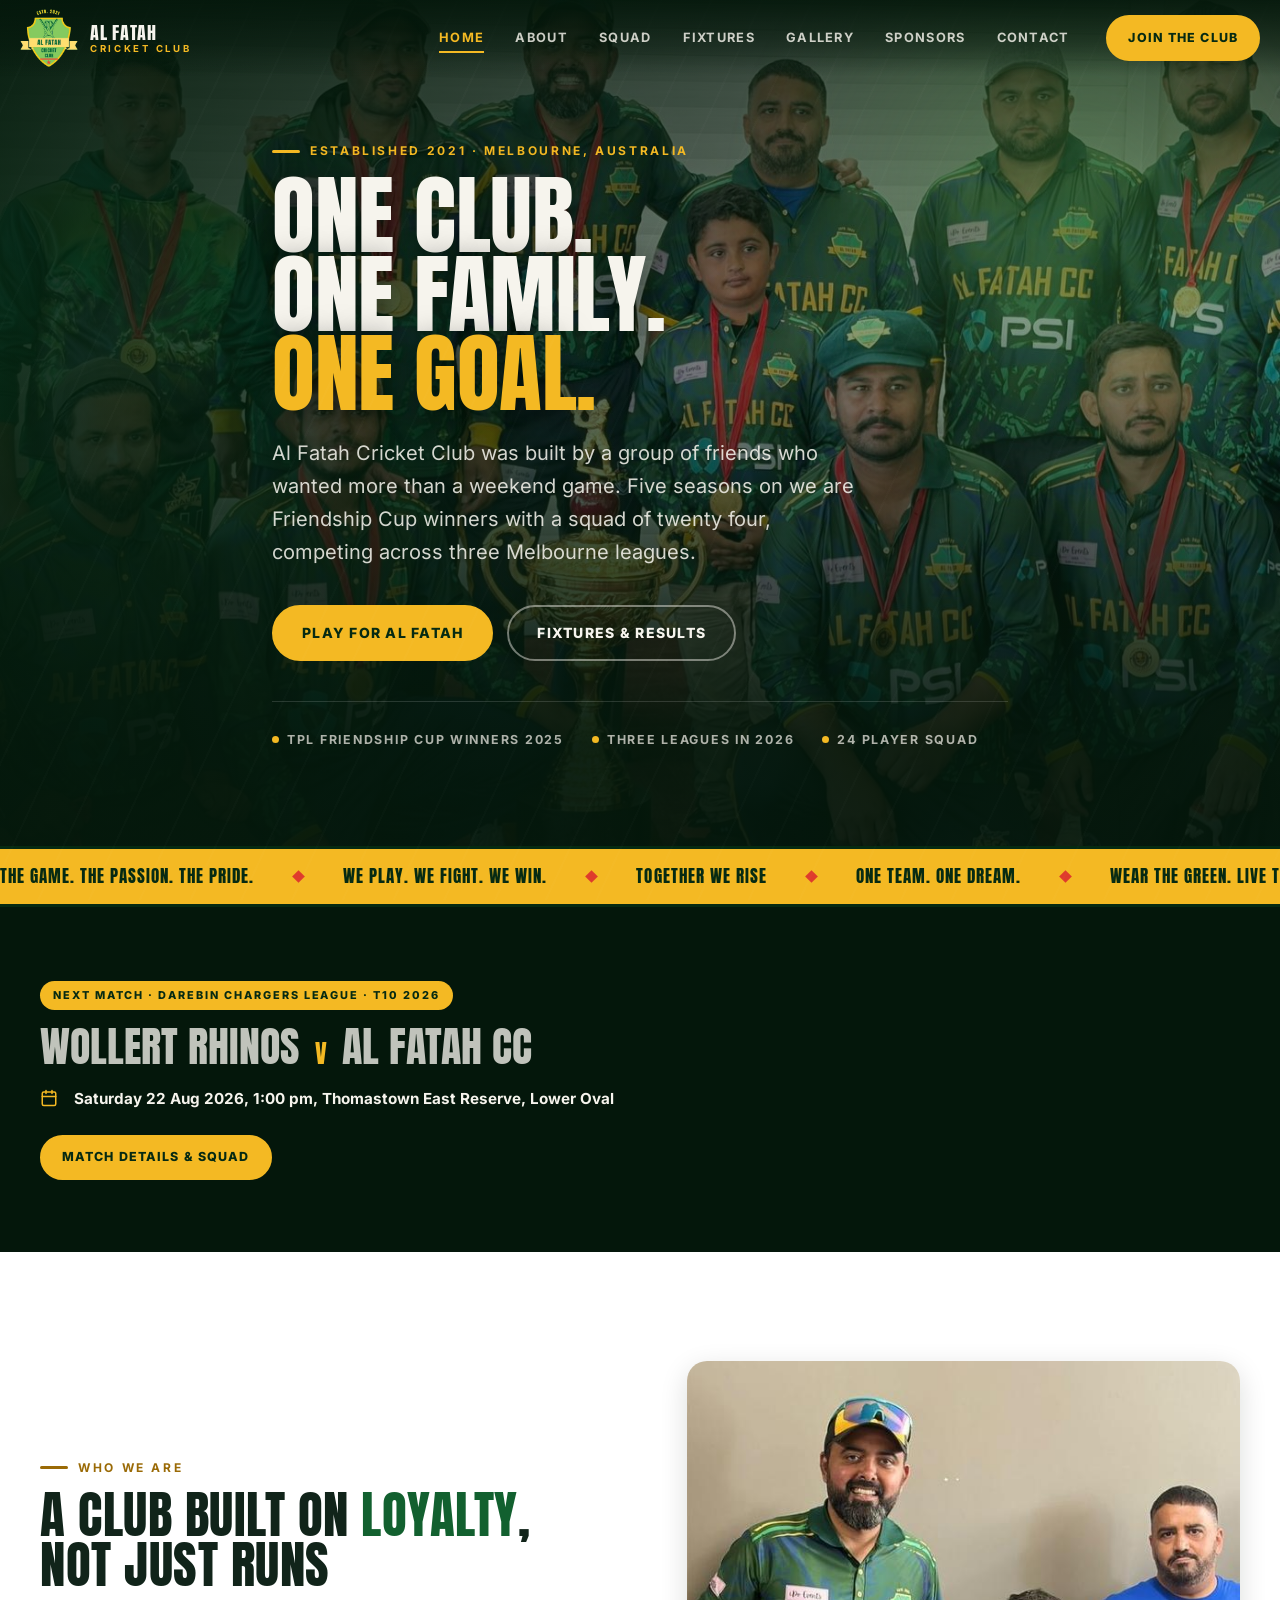
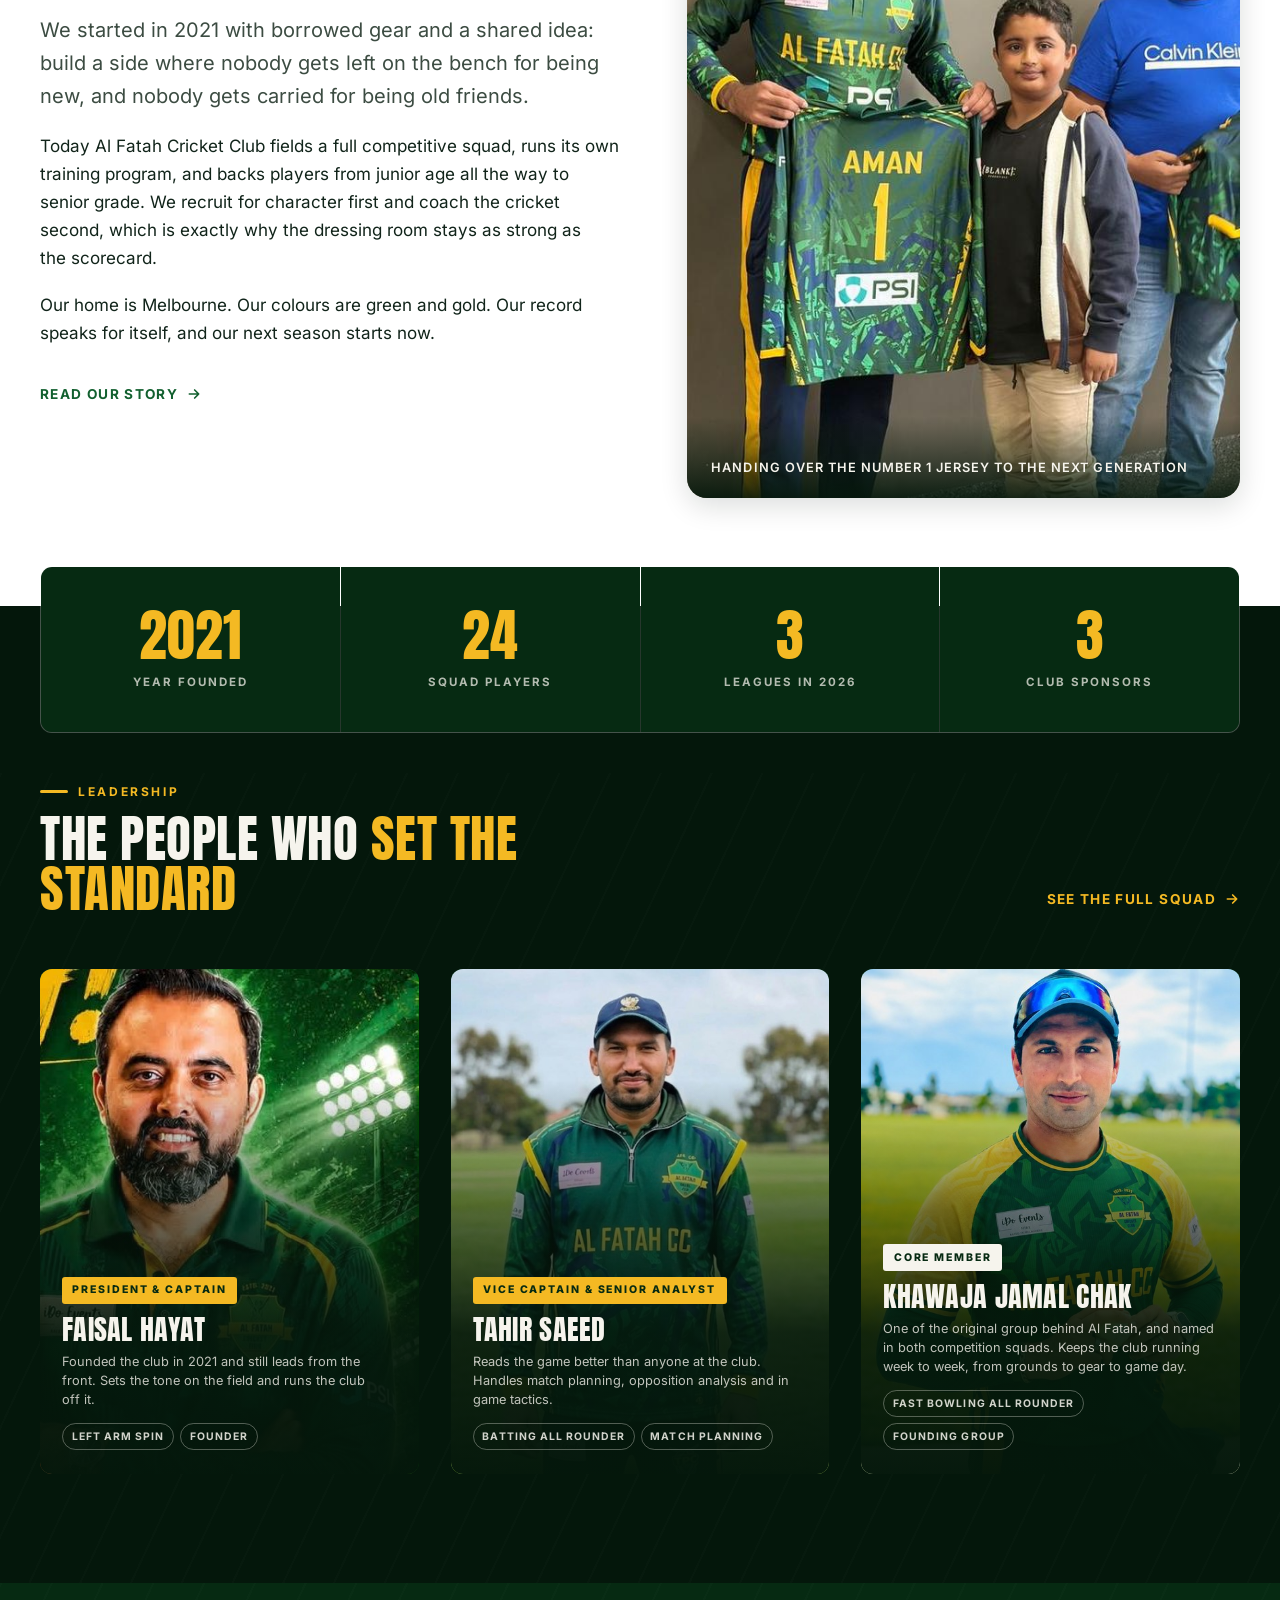
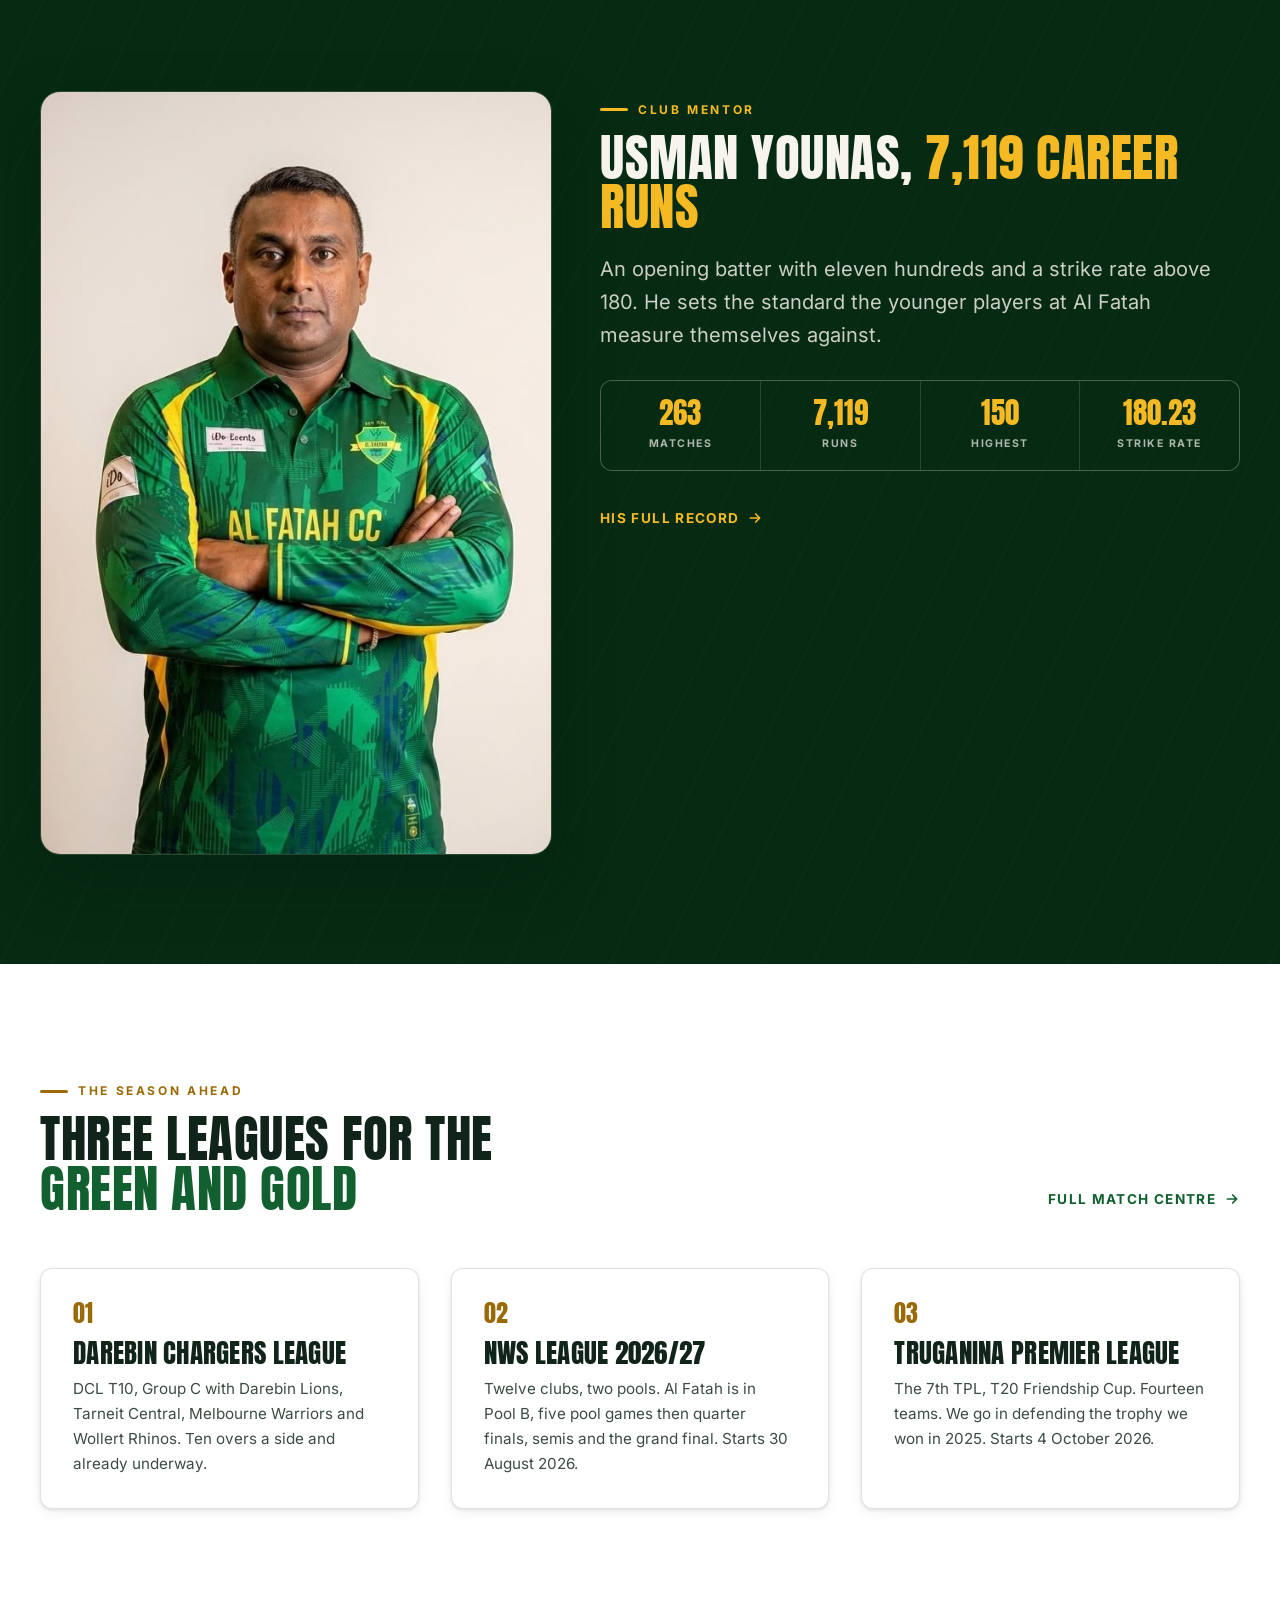
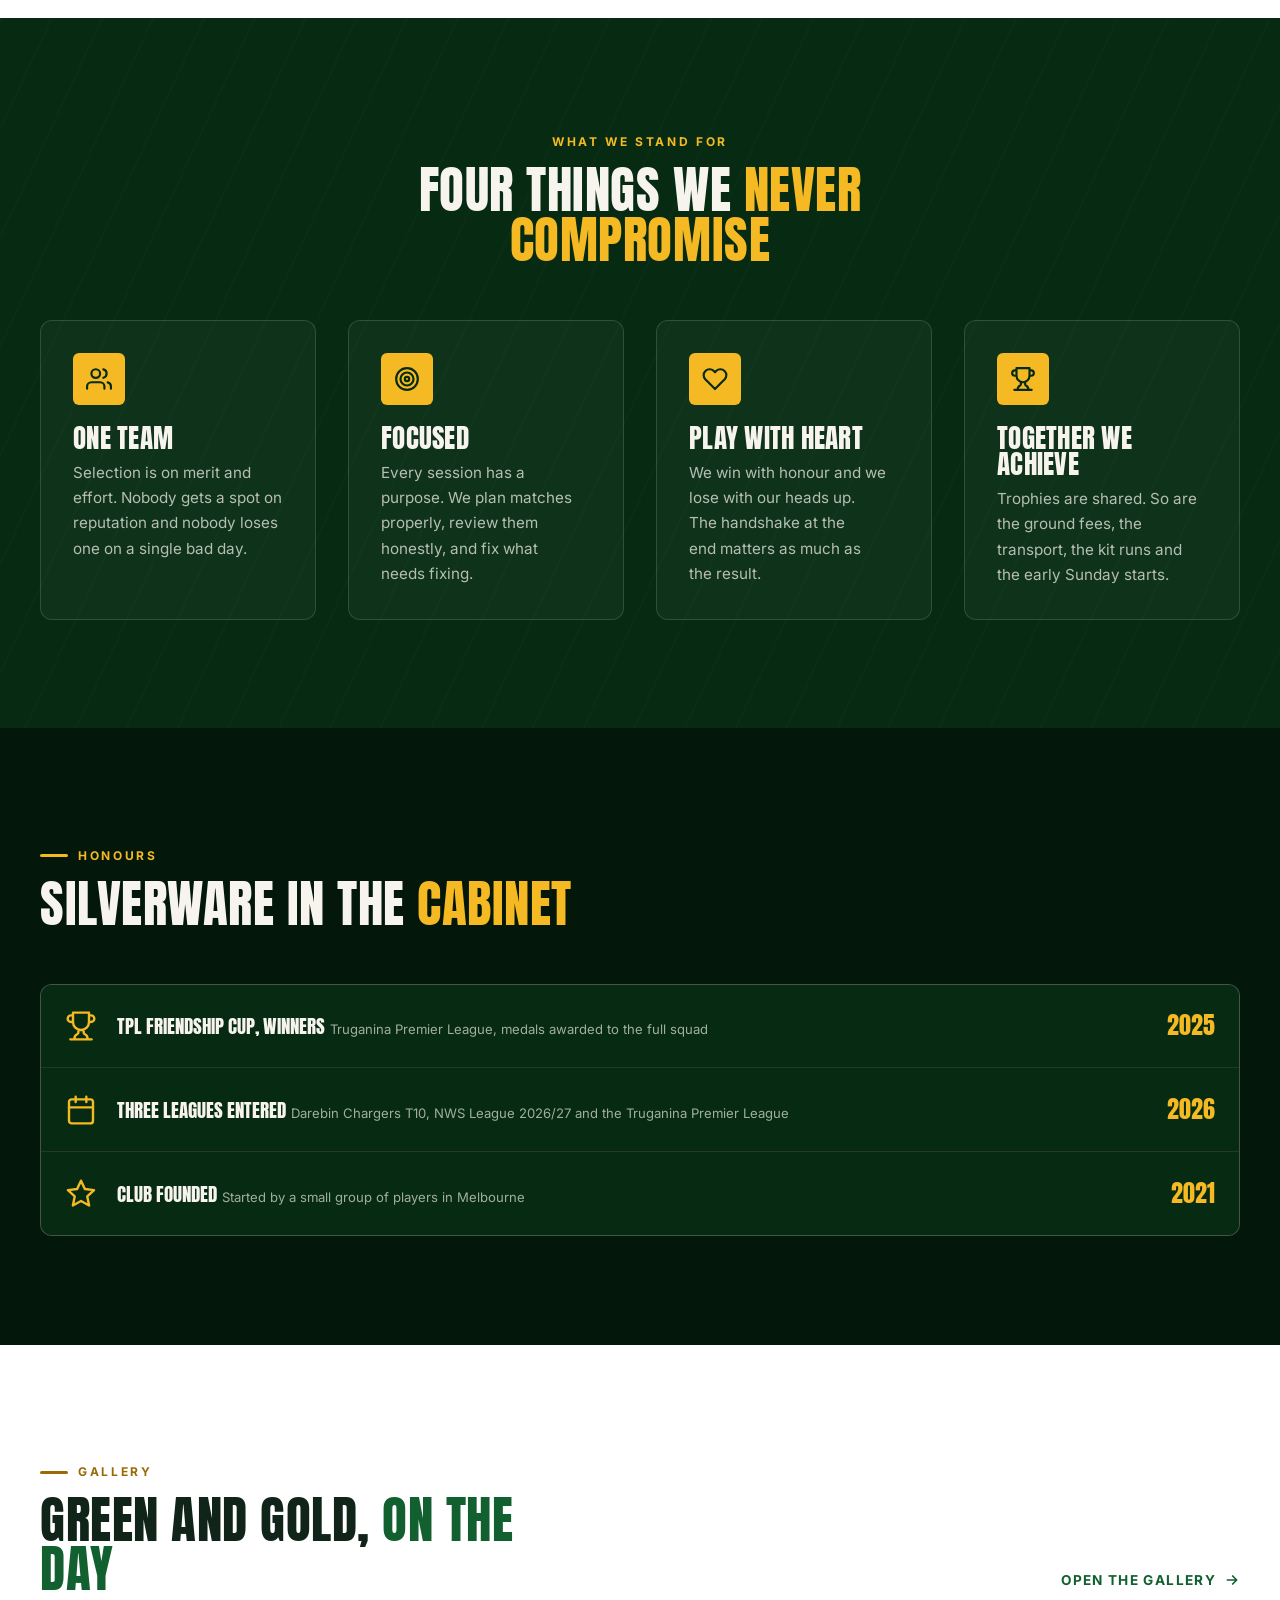
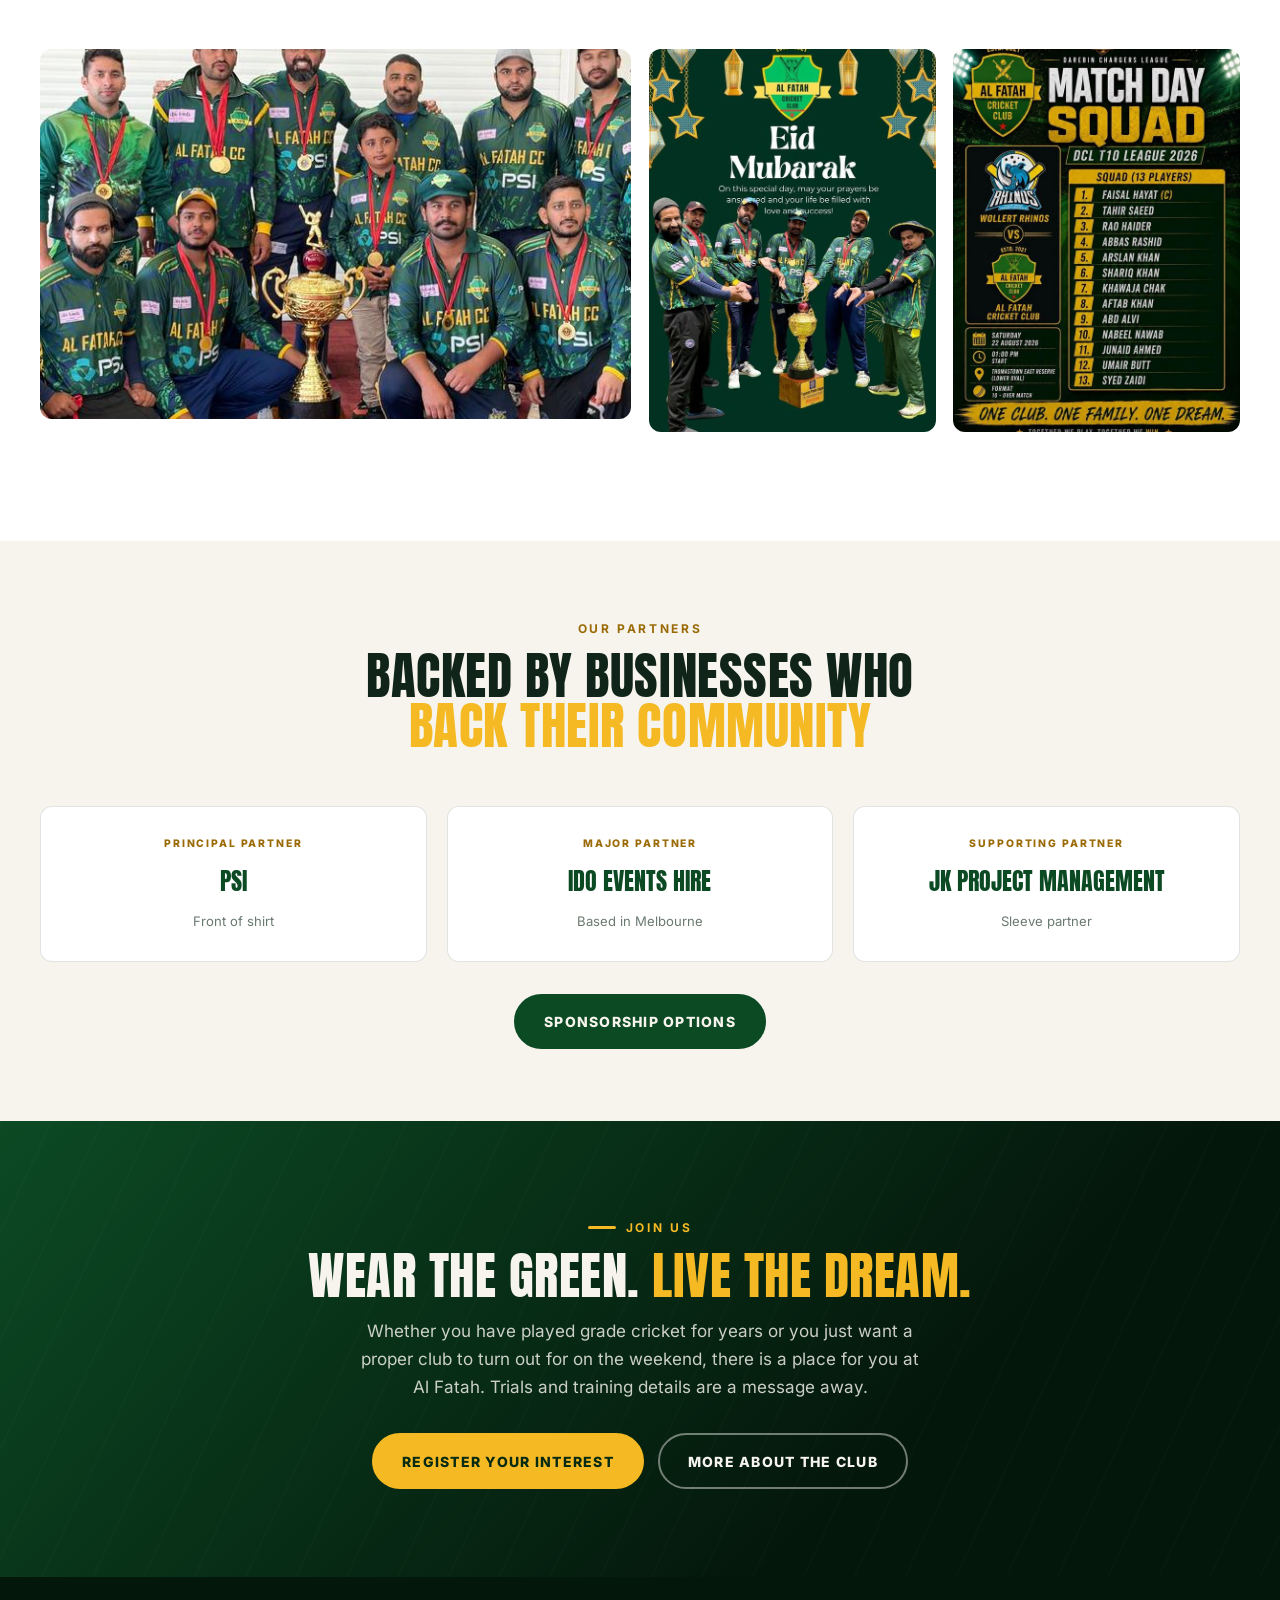
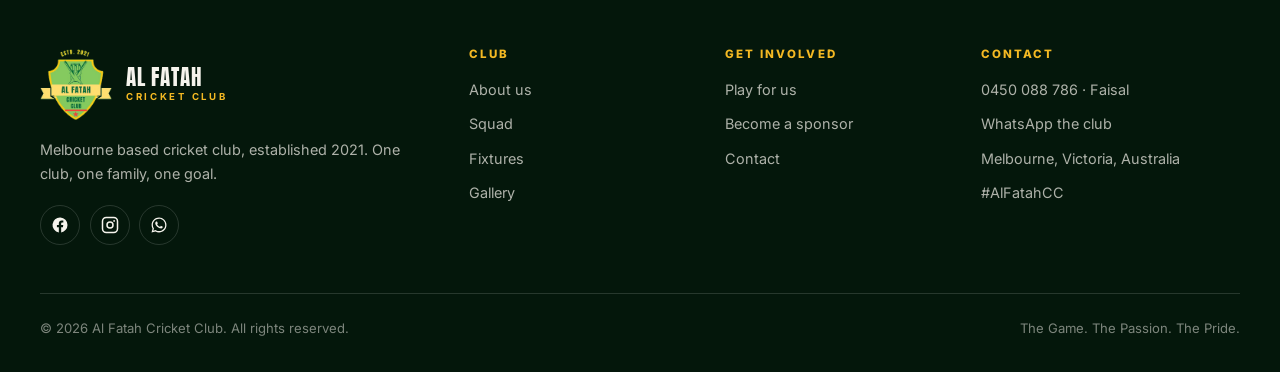
==== index.html @ 34ac2cfe "Add Usman Younas as club mentor with his career record Dedicated mentor section on the squad page wi" ====
<!DOCTYPE html>
<html lang="en-AU">
<head>
<meta charset="utf-8">
<script>document.documentElement.classList.add("js");setTimeout(function(){if(!window.__afccReady){document.documentElement.classList.remove("js");}},3000);</script>
<meta name="viewport" content="width=device-width, initial-scale=1">
<title>Al Fatah Cricket Club | One Club. One Family. One Goal.</title>
<meta name="description" content="Al Fatah Cricket Club is a Melbourne based cricket club founded in 2021. TPL Friendship Cup winners with a 24 player squad competing across three Melbourne leagues in 2026. New players and supporters welcome.">
<link rel="canonical" href="https://alfatahcc.com/">
<meta name="theme-color" content="#04170B">

<!-- Google Search Console ownership verification. Do not remove: deleting this
     un-verifies the site and Search Console stops reporting. -->
<meta name="google-site-verification" content="kxEgKuIvcqnKWsiv8UOEbaCOaskCkge8FGtbt2Ldoc4" />

<meta property="og:type" content="website">
<meta property="og:site_name" content="Al Fatah Cricket Club">
<meta property="og:title" content="Al Fatah Cricket Club | One Club. One Family. One Goal.">
<meta property="og:description" content="Melbourne based cricket club founded in 2021. TPL Friendship Cup winners. Join the green and gold.">
<meta property="og:url" content="https://alfatahcc.com/">
<meta property="og:image" content="https://alfatahcc.com/assets/img/og-image.jpg">
<meta name="twitter:card" content="summary_large_image">

<link rel="icon" href="favicon.ico" sizes="32x32">
<link rel="apple-touch-icon" href="assets/img/apple-touch-icon.png">

<link rel="preload" as="font" type="font/woff2" href="assets/fonts/anton-latin.woff2" crossorigin>
<link rel="preload" as="font" type="font/woff2" href="assets/fonts/inter-latin.woff2" crossorigin>
<link rel="preload" as="image" href="assets/img/team-champions-1400.jpg"
      imagesrcset="assets/img/team-champions-800.jpg 800w, assets/img/team-champions-1400.jpg 1400w, assets/img/team-champions.jpg 2000w"
      imagesizes="100vw" fetchpriority="high">
<link rel="stylesheet" href="assets/css/styles.css">

<script type="application/ld+json">
{
  "@context": "https://schema.org",
  "@type": "SportsClub",
  "name": "Al Fatah Cricket Club",
  "alternateName": "AFCC",
  "sport": "Cricket",
  "foundingDate": "2021",
  "url": "https://alfatahcc.com/",
  "logo": "https://alfatahcc.com/assets/img/logo.png",
  "image": "https://alfatahcc.com/assets/img/og-image.jpg",
  "slogan": "One Club. One Family. One Goal.",
  "memberOf": [
    { "@type": "SportsOrganization", "name": "Darebin Chargers League" },
    { "@type": "SportsOrganization", "name": "NWS League" },
    { "@type": "SportsOrganization", "name": "Truganina Premier League" }
  ],
  "telephone": "+61450088786",
  "sameAs": [
    "https://www.facebook.com/people/Al-Fatah-Cricket-Club/100093400394322/",
    "https://www.instagram.com/alfatahcc/"
  ],
  "address": {
    "@type": "PostalAddress",
    "addressLocality": "Melbourne",
    "addressRegion": "VIC",
    "addressCountry": "AU"
  },
  "member": [
    { "@type": "Person", "name": "Faisal Hayat", "jobTitle": "President and Captain" },
    { "@type": "Person", "name": "Tahir Saeed", "jobTitle": "Vice Captain and Senior Analyst" },
    { "@type": "Person", "name": "Khawaja Jamal Chak", "jobTitle": "Core Member" },
    { "@type": "Person", "name": "Usman Younas", "jobTitle": "Club Mentor and Opening Batter" }
  ]
}
</script>
</head>
<body>
<a class="skip-link" href="#main">Skip to content</a>

<!-- ===================== HEADER ===================== -->
<header class="site-header">
  <div class="header-inner">
    <a class="brand" href="index.html" aria-label="Al Fatah Cricket Club home">
      <img src="assets/img/logo.png" alt="" width="58" height="57">
      <span class="brand-text">
        <span class="brand-name">Al Fatah</span>
        <span class="brand-sub">Cricket Club</span>
      </span>
    </a>

    <nav class="nav" aria-label="Primary">
      <ul class="nav-list">
        <li><a href="index.html" aria-current="page">Home</a></li>
        <li><a href="about.html">About</a></li>
        <li><a href="squad.html">Squad</a></li>
        <li><a href="fixtures.html">Fixtures</a></li>
        <li><a href="gallery.html">Gallery</a></li>
        <li><a href="sponsors.html">Sponsors</a></li>
        <li><a href="contact.html">Contact</a></li>
      </ul>
    </nav>

    <a class="btn btn-sm header-cta" href="contact.html#join">Join the Club</a>

    <button class="nav-toggle" type="button" aria-expanded="false" aria-controls="mobile-nav" aria-label="Open menu">
      <span></span><span></span><span></span>
    </button>
  </div>
</header>

<div class="mobile-nav" id="mobile-nav">
  <ul>
    <li><a href="index.html" aria-current="page">Home <span>01</span></a></li>
    <li><a href="about.html">About <span>02</span></a></li>
    <li><a href="squad.html">Squad <span>03</span></a></li>
    <li><a href="fixtures.html">Fixtures <span>04</span></a></li>
    <li><a href="gallery.html">Gallery <span>05</span></a></li>
    <li><a href="sponsors.html">Sponsors <span>06</span></a></li>
    <li><a href="contact.html">Contact <span>07</span></a></li>
  </ul>
  <a class="btn" href="contact.html#join">Join the Club</a>
</div>

<main id="main">

  <!-- ===================== HERO ===================== -->
  <section class="hero">
    <div class="hero-media">
      <img src="assets/img/team-champions-1400.jpg"
           srcset="assets/img/team-champions-800.jpg 800w,
                   assets/img/team-champions-1400.jpg 1400w,
                   assets/img/team-champions.jpg 2000w"
           sizes="100vw"
           alt="Al Fatah Cricket Club squad with the TPL Friendship Cup and winners medals"
           width="2000" height="1500" fetchpriority="high">
    </div>
    <div class="hero-glow" aria-hidden="true"></div>

    <div class="shell hero-content">
      <p class="eyebrow">Established 2021 &middot; Melbourne, Australia</p>
      <h1>
        <span class="line">One Club.</span>
        <span class="line">One Family.</span>
        <span class="line accent">One Goal.</span>
      </h1>
      <p class="lead">
        Al Fatah Cricket Club was built by a group of friends who wanted more than a
        weekend game. Five seasons on we are Friendship Cup winners with a squad of
        twenty four, competing across three Melbourne leagues.
      </p>
      <div class="hero-actions">
        <a class="btn" href="contact.html#join">Play for Al Fatah</a>
        <a class="btn btn-outline" href="fixtures.html">Fixtures &amp; Results</a>
      </div>
      <p class="hero-badges">
        <span>TPL Friendship Cup Winners 2025</span>
        <span>Three leagues in 2026</span>
        <span>24 player squad</span>
      </p>
    </div>
  </section>

  <!-- ===================== TICKER ===================== -->
  <div class="ticker" aria-hidden="true">
    <div class="ticker-track">
      <div class="ticker-group">
        <span>The Game. The Passion. The Pride.</span>
        <span>We Play. We Fight. We Win.</span>
        <span>Together We Rise</span>
        <span>One Team. One Dream.</span>
        <span>Wear The Green. Live The Dream.</span>
        <span>#AlFatahCC</span>
      </div>
      <div class="ticker-group">
        <span>The Game. The Passion. The Pride.</span>
        <span>We Play. We Fight. We Win.</span>
        <span>Together We Rise</span>
        <span>One Team. One Dream.</span>
        <span>Wear The Green. Live The Dream.</span>
        <span>#AlFatahCC</span>
      </div>
    </div>
  </div>

  <!-- ===================== NEXT MATCH ===================== -->
  <section class="section-tight section-deep">
    <div class="stripes" aria-hidden="true"></div>
    <div class="shell">
      <div class="nextmatch reveal" style="grid-template-columns:1fr;border:0;background:transparent;padding:0">
        <div style="display:grid;gap:1.25rem;align-items:center;grid-template-columns:1fr">
          <!-- AUTO:HOMENEXT:START -->
          <div>
            <span class="nextmatch-tag">Next match &middot; Darebin Chargers League · T10 2026</span>
            <p class="nextmatch-teams" style="font-size:clamp(1.5rem,1rem+1.8vw,2.2rem)">
              Wollert Rhinos <span class="vs" style="display:inline;font-size:0.6em;margin:0 0.35rem">v</span> Al Fatah CC
            </p>
            <ul class="nextmatch-meta" style="margin-top:1.1rem;grid-template-columns:1fr">
              <li>
                <svg viewBox="0 0 24 24" fill="none" stroke="currentColor" stroke-width="2" stroke-linecap="round" stroke-linejoin="round" aria-hidden="true"><rect x="3" y="4" width="18" height="18" rx="2"/><path d="M16 2v4M8 2v4M3 10h18"/></svg>
                <span><strong>Saturday 22 Aug 2026, 1:00 pm, Thomastown East Reserve, Lower Oval</strong></span>
              </li>
            </ul>
            <p style="margin-top:1.5rem">
              <a class="btn btn-sm" href="fixtures.html">Match details &amp; squad</a>
            </p>
          </div>
        <!-- AUTO:HOMENEXT:END -->

        </div>
      </div>
    </div>
  </section>

  <!-- ===================== INTRO ===================== -->
  <section class="section section-paper">
    <div class="shell">
      <div class="split-media">
        <div class="reveal">
          <p class="eyebrow">Who we are</p>
          <h2 class="section-title">A club built on <span class="accent">loyalty</span>, not just runs</h2>
          <div class="stack" style="margin-top:1.5rem">
            <p class="lead">
              We started in 2021 with borrowed gear and a shared idea: build a side where
              nobody gets left on the bench for being new, and nobody gets carried for
              being old friends.
            </p>
            <p>
              Today Al Fatah Cricket Club fields a full competitive squad, runs its own
              training program, and backs players from junior age all the way to senior
              grade. We recruit for character first and coach the cricket second, which is
              exactly why the dressing room stays as strong as the scorecard.
            </p>
            <p>
              Our home is Melbourne. Our colours are green and gold. Our record speaks for
              itself, and our next season starts now.
            </p>
          </div>
          <p style="margin-top:2rem">
            <a class="link-arrow" href="about.html">Read our story
              <svg width="16" height="16" viewBox="0 0 24 24" fill="none" stroke="currentColor" stroke-width="2.5" stroke-linecap="round" stroke-linejoin="round" aria-hidden="true"><path d="M5 12h14M13 6l6 6-6 6"/></svg>
            </a>
          </p>
        </div>

        <figure class="split-figure reveal" data-delay="1">
          <img src="assets/img/jersey-presentation-thumb.jpg" alt="Faisal Hayat presenting an Al Fatah Cricket Club jersey to a junior player" width="1200" height="1600" loading="lazy">
          <figcaption>Handing over the number 1 jersey to the next generation</figcaption>
        </figure>
      </div>
    </div>
  </section>

  <!-- ===================== STATS ===================== -->
  <section class="section-tight section-deep" style="padding-block:0">
    <div class="shell" style="transform:translateY(-2.5rem)">
      <div class="stat-grid reveal">
        <div class="stat">
          <div class="stat-value">2021</div>
          <div class="stat-label">Year founded</div>
        </div>
        <div class="stat">
          <div class="stat-value" data-count="24" data-suffix="">24</div>
          <div class="stat-label">Squad players</div>
        </div>
        <div class="stat">
          <div class="stat-value" data-count="3" data-suffix="">3</div>
          <div class="stat-label">Leagues in 2026</div>
        </div>
        <div class="stat">
          <div class="stat-value" data-count="3" data-suffix="">3</div>
          <div class="stat-label">Club sponsors</div>
        </div>
      </div>
    </div>
  </section>

  <!-- ===================== LEADERSHIP ===================== -->
  <section class="section section-deep" style="padding-top:0">
    <div class="stripes" aria-hidden="true"></div>
    <div class="shell">
      <div class="section-head split">
        <div class="reveal">
          <p class="eyebrow">Leadership</p>
          <h2 class="section-title">The people who <span class="accent">set the standard</span></h2>
        </div>
        <div class="head-aside reveal" data-delay="1">
          <a class="link-arrow" href="squad.html">See the full squad
            <svg width="16" height="16" viewBox="0 0 24 24" fill="none" stroke="currentColor" stroke-width="2.5" stroke-linecap="round" stroke-linejoin="round" aria-hidden="true"><path d="M5 12h14M13 6l6 6-6 6"/></svg>
          </a>
        </div>
      </div>

      <div class="grid grid-3">
        <article class="person reveal">
          <div class="person-photo">
            <img src="assets/img/player-faisal.jpg" alt="Faisal Hayat, President and Captain of Al Fatah Cricket Club" width="441" height="588" loading="lazy">
          </div>
          <div class="person-body">
            <span class="person-role">President &amp; Captain</span>
            <h3 class="person-name">Faisal Hayat</h3>
            <p class="person-meta">Founded the club in 2021 and still leads from the front. Sets the tone on the field and runs the club off it.</p>
            <div class="person-tags"><span class="tag">Left arm spin</span><span class="tag">Founder</span></div>
          </div>
        </article>

        <article class="person reveal" data-delay="1">
          <div class="person-photo">
            <img src="assets/img/player-tahir.jpg" alt="Tahir Saeed, Vice Captain and Senior Analyst of Al Fatah Cricket Club" width="560" height="747" loading="lazy">
          </div>
          <div class="person-body">
            <span class="person-role">Vice Captain &amp; Senior Analyst</span>
            <h3 class="person-name">Tahir Saeed</h3>
            <p class="person-meta">Reads the game better than anyone at the club. Handles match planning, opposition analysis and in game tactics.</p>
            <div class="person-tags"><span class="tag">Batting all rounder</span><span class="tag">Match planning</span></div>
          </div>
        </article>

        <article class="person reveal" data-delay="2">
          <div class="person-photo">
            <img src="assets/img/player-chak.jpg" alt="Khawaja Jamal Chak of Al Fatah Cricket Club in club kit" width="560" height="747" loading="lazy">
          </div>
          <div class="person-body">
            <span class="person-role alt">Core Member</span>
            <h3 class="person-name">Khawaja Jamal Chak</h3>
            <p class="person-meta">One of the original group behind Al Fatah, and named in both competition squads. Keeps the club running week to week, from grounds to gear to game day.</p>
            <div class="person-tags"><span class="tag">Fast bowling all rounder</span><span class="tag">Founding group</span></div>
          </div>
        </article>
      </div>
    </div>
  </section>

  <!-- ===================== MENTOR ===================== -->
  <section class="section section-dark">
    <div class="stripes" aria-hidden="true"></div>
    <div class="shell">
      <div class="mentor reveal">
        <figure class="mentor-figure">
          <img src="assets/img/usman-portrait.jpg"
               alt="Usman Younas, club mentor at Al Fatah Cricket Club"
               width="900" height="896" loading="lazy">
        </figure>
        <div>
          <p class="eyebrow">Club mentor</p>
          <h2 class="section-title" style="max-width:none">Usman Younas, <span class="accent">7,119 career runs</span></h2>
          <p class="lead" style="margin-top:1.25rem">
            An opening batter with eleven hundreds and a strike rate above 180. He sets the
            standard the younger players at Al Fatah measure themselves against.
          </p>

          <div class="playerstats">
            <div class="playerstat"><b>263</b><span>Matches</span></div>
            <div class="playerstat"><b>7,119</b><span>Runs</span></div>
            <div class="playerstat"><b>150</b><span>Highest</span></div>
            <div class="playerstat"><b>180.23</b><span>Strike rate</span></div>
          </div>

          <p style="margin-top:2rem">
            <a class="link-arrow" href="squad.html#mentor">His full record
              <svg width="16" height="16" viewBox="0 0 24 24" fill="none" stroke="currentColor" stroke-width="2.5" stroke-linecap="round" stroke-linejoin="round" aria-hidden="true"><path d="M5 12h14M13 6l6 6-6 6"/></svg>
            </a>
          </p>
        </div>
      </div>
    </div>
  </section>

  <!-- ===================== SEASON AHEAD ===================== -->
  <section class="section section-paper">
    <div class="shell">
      <div class="section-head split">
        <div class="reveal">
          <p class="eyebrow">The season ahead</p>
          <h2 class="section-title">Three leagues for the <span class="accent">green and gold</span></h2>
        </div>
        <div class="head-aside reveal" data-delay="1">
          <a class="link-arrow" href="fixtures.html">Full match centre
            <svg width="16" height="16" viewBox="0 0 24 24" fill="none" stroke="currentColor" stroke-width="2.5" stroke-linecap="round" stroke-linejoin="round" aria-hidden="true"><path d="M5 12h14M13 6l6 6-6 6"/></svg>
          </a>
        </div>
      </div>

      <div class="grid grid-3">
        <div class="card reveal">
          <span class="value-num">01</span>
          <h3>Darebin Chargers League</h3>
          <p>
            DCL T10, Group C with Darebin Lions, Tarneit Central, Melbourne Warriors and
            Wollert Rhinos. Ten overs a side and already underway.
          </p>
        </div>
        <div class="card reveal" data-delay="1">
          <span class="value-num">02</span>
          <h3>NWS League 2026/27</h3>
          <p>
            Twelve clubs, two pools. Al Fatah is in Pool B, five pool games then quarter
            finals, semis and the grand final. Starts 30 August 2026.
          </p>
        </div>
        <div class="card reveal" data-delay="2">
          <span class="value-num">03</span>
          <h3>Truganina Premier League</h3>
          <p>
            The 7th TPL, T20 Friendship Cup. Fourteen teams. We go in defending the trophy
            we won in 2025. Starts 4 October 2026.
          </p>
        </div>
      </div>
    </div>
  </section>

  <!-- ===================== VALUES ===================== -->
  <section class="section section-dark">
    <div class="stripes" aria-hidden="true"></div>
    <div class="shell">
      <div class="section-head center reveal">
        <p class="eyebrow">What we stand for</p>
        <h2 class="section-title">Four things we <span class="accent">never compromise</span></h2>
      </div>

      <div class="grid grid-4">
        <div class="card reveal">
          <div class="card-icon" aria-hidden="true">
            <svg viewBox="0 0 24 24" fill="none" stroke="currentColor" stroke-width="2" stroke-linecap="round" stroke-linejoin="round"><path d="M17 21v-2a4 4 0 0 0-4-4H5a4 4 0 0 0-4 4v2"/><circle cx="9" cy="7" r="4"/><path d="M23 21v-2a4 4 0 0 0-3-3.87M16 3.13a4 4 0 0 1 0 7.75"/></svg>
          </div>
          <h3>One Team</h3>
          <p>Selection is on merit and effort. Nobody gets a spot on reputation and nobody loses one on a single bad day.</p>
        </div>
        <div class="card reveal" data-delay="1">
          <div class="card-icon" aria-hidden="true">
            <svg viewBox="0 0 24 24" fill="none" stroke="currentColor" stroke-width="2" stroke-linecap="round" stroke-linejoin="round"><circle cx="12" cy="12" r="10"/><circle cx="12" cy="12" r="6"/><circle cx="12" cy="12" r="2"/></svg>
          </div>
          <h3>Focused</h3>
          <p>Every session has a purpose. We plan matches properly, review them honestly, and fix what needs fixing.</p>
        </div>
        <div class="card reveal" data-delay="2">
          <div class="card-icon" aria-hidden="true">
            <svg viewBox="0 0 24 24" fill="none" stroke="currentColor" stroke-width="2" stroke-linecap="round" stroke-linejoin="round"><path d="M20.84 4.61a5.5 5.5 0 0 0-7.78 0L12 5.67l-1.06-1.06a5.5 5.5 0 0 0-7.78 7.78l1.06 1.06L12 21.23l7.78-7.78 1.06-1.06a5.5 5.5 0 0 0 0-7.78z"/></svg>
          </div>
          <h3>Play With Heart</h3>
          <p>We win with honour and we lose with our heads up. The handshake at the end matters as much as the result.</p>
        </div>
        <div class="card reveal" data-delay="3">
          <div class="card-icon" aria-hidden="true">
            <svg viewBox="0 0 24 24" fill="none" stroke="currentColor" stroke-width="2" stroke-linecap="round" stroke-linejoin="round"><path d="M6 9H4.5a2.5 2.5 0 0 1 0-5H6M18 9h1.5a2.5 2.5 0 0 0 0-5H18M4 22h16M10 14.66V17c0 .55-.47.98-.97 1.21C7.85 18.75 7 20.24 7 22M14 14.66V17c0 .55.47.98.97 1.21C16.15 18.75 17 20.24 17 22M18 2H6v7a6 6 0 0 0 12 0V2z"/></svg>
          </div>
          <h3>Together We Achieve</h3>
          <p>Trophies are shared. So are the ground fees, the transport, the kit runs and the early Sunday starts.</p>
        </div>
      </div>
    </div>
  </section>

  <!-- ===================== HONOURS ===================== -->
  <section class="section section-deep">
    <div class="shell">
      <div class="section-head reveal">
        <p class="eyebrow">Honours</p>
        <h2 class="section-title">Silverware in the <span class="accent">cabinet</span></h2>
      </div>

      <ul class="honours reveal">
        <li class="honour">
          <span class="honour-icon" aria-hidden="true">
            <svg viewBox="0 0 24 24" width="32" height="32" fill="none" stroke="currentColor" stroke-width="1.8" stroke-linecap="round" stroke-linejoin="round"><path d="M6 9H4.5a2.5 2.5 0 0 1 0-5H6M18 9h1.5a2.5 2.5 0 0 0 0-5H18M4 22h16M10 14.66V17c0 .55-.47.98-.97 1.21C7.85 18.75 7 20.24 7 22M14 14.66V17c0 .55.47.98.97 1.21C16.15 18.75 17 20.24 17 22M18 2H6v7a6 6 0 0 0 12 0V2z"/></svg>
          </span>
          <span>
            <span class="honour-title">TPL Friendship Cup, Winners</span>
            <span class="honour-sub">Truganina Premier League, medals awarded to the full squad</span>
          </span>
          <span class="honour-year">2025</span>
        </li>
        <li class="honour">
          <span class="honour-icon" aria-hidden="true">
            <svg viewBox="0 0 24 24" width="32" height="32" fill="none" stroke="currentColor" stroke-width="1.8" stroke-linecap="round" stroke-linejoin="round"><rect x="3" y="4" width="18" height="18" rx="2"/><path d="M16 2v4M8 2v4M3 10h18"/></svg>
          </span>
          <span>
            <span class="honour-title">Three leagues entered</span>
            <span class="honour-sub">Darebin Chargers T10, NWS League 2026/27 and the Truganina Premier League</span>
          </span>
          <span class="honour-year">2026</span>
        </li>
        <li class="honour">
          <span class="honour-icon" aria-hidden="true">
            <svg viewBox="0 0 24 24" width="32" height="32" fill="none" stroke="currentColor" stroke-width="1.8" stroke-linecap="round" stroke-linejoin="round"><path d="M12 2l2.9 6.3 6.9.8-5.1 4.7 1.4 6.8L12 17.3 5.9 20.6l1.4-6.8L2.2 9.1l6.9-.8z"/></svg>
          </span>
          <span>
            <span class="honour-title">Club founded</span>
            <span class="honour-sub">Started by a small group of players in Melbourne</span>
          </span>
          <span class="honour-year">2021</span>
        </li>
      </ul>
    </div>
  </section>

  <!-- ===================== GALLERY PREVIEW ===================== -->
  <section class="section section-paper">
    <div class="shell">
      <div class="section-head split">
        <div class="reveal">
          <p class="eyebrow">Gallery</p>
          <h2 class="section-title">Green and gold, <span class="accent">on the day</span></h2>
        </div>
        <div class="head-aside reveal" data-delay="1">
          <a class="link-arrow" href="gallery.html">Open the gallery
            <svg width="16" height="16" viewBox="0 0 24 24" fill="none" stroke="currentColor" stroke-width="2.5" stroke-linecap="round" stroke-linejoin="round" aria-hidden="true"><path d="M5 12h14M13 6l6 6-6 6"/></svg>
          </a>
        </div>
      </div>

      <div class="gallery-grid reveal">
        <a class="gallery-item wide" href="gallery.html" aria-label="Championship team photo">
          <img src="assets/img/team-champions-thumb.jpg" alt="Al Fatah Cricket Club squad celebrating with the TPL Friendship Cup" width="900" height="675" loading="lazy">
          <span class="gallery-caption">Friendship Cup winners</span>
        </a>
        <a class="gallery-item tall" href="gallery.html" aria-label="Eid Mubarak club poster">
          <img src="assets/img/eid-mubarak-thumb.jpg" alt="Al Fatah Cricket Club players around the trophy on an Eid greeting poster" width="700" height="990" loading="lazy">
          <span class="gallery-caption">Eid Mubarak</span>
        </a>
        <a class="gallery-item tall" href="fixtures.html" aria-label="Match day squad">
          <img src="assets/img/matchday-wollert-thumb.jpg" alt="Match day squad poster for the fixture against Wollert Rhinos" width="700" height="1050" loading="lazy">
          <span class="gallery-caption">Match day squad</span>
        </a>
      </div>
    </div>
  </section>

  <!-- ===================== SPONSORS ===================== -->
  <section class="section section-tight" style="background:var(--cream)">
    <div class="shell">
      <div class="section-head center reveal">
        <p class="eyebrow">Our partners</p>
        <h2 class="section-title">Backed by businesses who <span class="accent">back their community</span></h2>
      </div>
      <div class="sponsor-grid reveal">
        <div class="sponsor">
          <span class="sponsor-tier">Principal Partner</span>
          <span class="sponsor-name">PSI</span>
          <span class="sponsor-note">Front of shirt</span>
        </div>
        <div class="sponsor">
          <span class="sponsor-tier">Major Partner</span>
          <span class="sponsor-name">iDo Events Hire</span>
          <span class="sponsor-note">Based in Melbourne</span>
        </div>
        <div class="sponsor">
          <span class="sponsor-tier">Supporting Partner</span>
          <span class="sponsor-name">JK Project Management</span>
          <span class="sponsor-note">Sleeve partner</span>
        </div>
      </div>
      <p style="text-align:center;margin-top:2rem">
        <a class="btn btn-dark" href="sponsors.html">Sponsorship options</a>
      </p>
    </div>
  </section>

  <!-- ===================== CTA ===================== -->
  <section class="cta-band">
    <div class="stripes" aria-hidden="true"></div>
    <div class="shell">
      <p class="eyebrow" style="justify-content:center">Join us</p>
      <h2>Wear the green. <span class="accent">Live the dream.</span></h2>
      <p>
        Whether you have played grade cricket for years or you just want a proper club to
        turn out for on the weekend, there is a place for you at Al Fatah. Trials and
        training details are a message away.
      </p>
      <div class="cta-actions">
        <a class="btn" href="contact.html#join">Register your interest</a>
        <a class="btn btn-outline" href="about.html">More about the club</a>
      </div>
    </div>
  </section>

</main>

<!-- ===================== FOOTER ===================== -->
<footer class="site-footer">
  <div class="shell">
    <div class="footer-grid">
      <div>
        <div class="footer-brand">
          <img src="assets/img/logo.png" alt="" width="72" height="71">
          <span class="brand-text">
            <span class="brand-name">Al Fatah</span>
            <span class="brand-sub">Cricket Club</span>
          </span>
        </div>
        <p>
          Melbourne based cricket club, established 2021. One club, one family, one goal.
        </p>
        <div class="socials">
          <a href="https://www.facebook.com/people/Al-Fatah-Cricket-Club/100093400394322/" aria-label="Al Fatah CC on Facebook" rel="noopener" target="_blank"><svg viewBox="0 0 24 24" fill="currentColor" aria-hidden="true"><path d="M22 12a10 10 0 1 0-11.56 9.88v-6.99H7.9V12h2.54V9.8c0-2.5 1.49-3.89 3.77-3.89 1.1 0 2.24.2 2.24.2v2.46h-1.26c-1.24 0-1.63.77-1.63 1.56V12h2.78l-.44 2.89h-2.34v6.99A10 10 0 0 0 22 12z"/></svg></a>
          <a href="https://www.instagram.com/alfatahcc/" aria-label="Al Fatah CC on Instagram" rel="noopener" target="_blank"><svg viewBox="0 0 24 24" fill="none" stroke="currentColor" stroke-width="2" aria-hidden="true"><rect x="2" y="2" width="20" height="20" rx="5"/><circle cx="12" cy="12" r="4"/><circle cx="17.5" cy="6.5" r="1.2" fill="currentColor" stroke="none"/></svg></a>
          <a href="https://wa.me/61403053888" aria-label="Al Fatah CC on WhatsApp" rel="noopener">
            <svg viewBox="0 0 24 24" fill="currentColor" aria-hidden="true"><path d="M12.04 2C6.58 2 2.13 6.45 2.13 11.91c0 1.75.46 3.45 1.32 4.95L2 22l5.25-1.38a9.87 9.87 0 0 0 4.79 1.22h.01c5.46 0 9.91-4.45 9.91-9.91 0-2.65-1.03-5.14-2.9-7.01A9.82 9.82 0 0 0 12.04 2zm0 18.15h-.01a8.2 8.2 0 0 1-4.18-1.15l-.3-.18-3.11.82.83-3.04-.2-.31a8.2 8.2 0 0 1-1.26-4.38c0-4.54 3.7-8.23 8.24-8.23 2.2 0 4.27.86 5.82 2.42a8.18 8.18 0 0 1 2.41 5.82c0 4.54-3.7 8.23-8.24 8.23zm4.52-6.16c-.25-.13-1.47-.72-1.69-.8-.23-.09-.39-.13-.56.12-.16.25-.64.8-.79.97-.14.16-.29.19-.54.06-.25-.12-1.05-.38-1.99-1.23-.74-.65-1.24-1.46-1.38-1.71-.15-.25-.02-.38.11-.51.11-.11.25-.29.37-.43.13-.15.17-.25.25-.41.09-.17.04-.31-.02-.44-.06-.12-.56-1.35-.77-1.85-.2-.48-.4-.42-.56-.43h-.47c-.16 0-.43.06-.65.31-.23.25-.86.84-.86 2.05s.88 2.38 1 2.54c.13.17 1.74 2.66 4.21 3.73.59.25 1.05.4 1.4.52.59.19 1.13.16 1.55.1.47-.07 1.47-.6 1.67-1.18.21-.58.21-1.07.15-1.18-.06-.11-.23-.17-.48-.29z"/></svg>
          </a>
        </div>
      </div>

      <div class="footer-col">
        <h3>Club</h3>
        <ul>
          <li><a href="about.html">About us</a></li>
          <li><a href="squad.html">Squad</a></li>
          <li><a href="fixtures.html">Fixtures</a></li>
          <li><a href="gallery.html">Gallery</a></li>
        </ul>
      </div>

      <div class="footer-col">
        <h3>Get involved</h3>
        <ul>
          <li><a href="contact.html#join">Play for us</a></li>
          <li><a href="sponsors.html">Become a sponsor</a></li>
          <li><a href="contact.html">Contact</a></li>
        </ul>
      </div>

      <div class="footer-col">
        <h3>Contact</h3>
        <ul>
          <li><a href="tel:+61450088786">0450 088 786 &middot; Faisal</a></li>
        <li><a href="https://wa.me/61403053888" rel="noopener">WhatsApp the club</a></li>
          <li>Melbourne, Victoria, Australia</li>
          <li>#AlFatahCC</li>
        </ul>
      </div>
    </div>

    <div class="footer-bottom">
      <p>&copy; <span data-year>2026</span> Al Fatah Cricket Club. All rights reserved.</p>
      <p>The Game. The Passion. The Pride.</p>
    </div>
  </div>
</footer>

<script src="assets/js/main.js" defer></script>
</body>
</html>
---- assets/css/styles.css ----
/* ==========================================================================
   Al Fatah Cricket Club
   Design system and site styles
   Palette taken from the club crest: forest green, gold, leaf green, red.
   ========================================================================== */

/* --------------------------------------------------------------------------
   0. Fonts (self hosted, no external requests)
   Anton for display, Inter variable for everything else.
   -------------------------------------------------------------------------- */
@font-face {
  font-family: "Anton";
  font-style: normal;
  font-weight: 400;
  font-display: swap;
  src: url("../fonts/anton-latin.woff2") format("woff2");
  unicode-range: U+0000-00FF, U+0131, U+0152-0153, U+02BB-02BC, U+02C6, U+02DA,
    U+02DC, U+0304, U+0308, U+0329, U+2000-206F, U+20AC, U+2122, U+2191, U+2193,
    U+2212, U+2215, U+FEFF, U+FFFD;
}
@font-face {
  font-family: "Anton";
  font-style: normal;
  font-weight: 400;
  font-display: swap;
  src: url("../fonts/anton-latin-ext.woff2") format("woff2");
  unicode-range: U+0100-02BA, U+02BD-02C5, U+02C7-02CC, U+02CE-02D7, U+02DD-02FF,
    U+0304, U+0308, U+0329, U+1D00-1DBF, U+1E00-1E9F, U+1EF2-1EFF, U+2020,
    U+20A0-20AB, U+20AD-20C0, U+2113, U+2C60-2C7F, U+A720-A7FF;
}
@font-face {
  font-family: "Inter";
  font-style: normal;
  font-weight: 400 800;
  font-display: swap;
  src: url("../fonts/inter-latin.woff2") format("woff2");
  unicode-range: U+0000-00FF, U+0131, U+0152-0153, U+02BB-02BC, U+02C6, U+02DA,
    U+02DC, U+0304, U+0308, U+0329, U+2000-206F, U+20AC, U+2122, U+2191, U+2193,
    U+2212, U+2215, U+FEFF, U+FFFD;
}
@font-face {
  font-family: "Inter";
  font-style: normal;
  font-weight: 400 800;
  font-display: swap;
  src: url("../fonts/inter-latin-ext.woff2") format("woff2");
  unicode-range: U+0100-02BA, U+02BD-02C5, U+02C7-02CC, U+02CE-02D7, U+02DD-02FF,
    U+0304, U+0308, U+0329, U+1D00-1DBF, U+1E00-1E9F, U+1EF2-1EFF, U+2020,
    U+20A0-20AB, U+20AD-20C0, U+2113, U+2C60-2C7F, U+A720-A7FF;
}

/* --------------------------------------------------------------------------
   1. Tokens
   -------------------------------------------------------------------------- */
:root {
  /* Brand greens */
  --green-950: #04170B;
  --green-900: #062A12;
  --green-850: #08331A;
  --green-800: #0A3A1C;
  --green-700: #0C4A24;
  --green-600: #12602F;
  --green-500: #1F7A3D;
  --leaf: #62B84C;
  --leaf-light: #79C95C;

  /* Gold */
  --gold: #F4B923;
  --gold-light: #FFD34E;
  /* Text weight gold. Deep enough to clear WCAG AA on white for the small
     uppercase labels it is used on. Bright --gold is used on dark instead. */
  --gold-dark: #9A6A06;

  /* Accent */
  --red: #DF3B2C;

  /* Neutrals */
  --paper: #FFFFFF;
  --cream: #F6F4ED;
  --cream-deep: #EBE7DB;
  --ink: #11241A;
  --ink-soft: #3C4C42;
  --muted: #6B7A70;
  --line: rgba(17, 36, 26, 0.12);
  --line-dark: rgba(255, 255, 255, 0.14);

  /* Type */
  --font-display: "Anton", "Arial Black", "Helvetica Neue", Impact, sans-serif;
  --font-body: "Inter", -apple-system, BlinkMacSystemFont, "Segoe UI", Roboto,
    "Helvetica Neue", Arial, sans-serif;

  /* Fluid type scale */
  --fs-eyebrow: 0.75rem;
  --fs-body: clamp(1rem, 0.96rem + 0.2vw, 1.0625rem);
  --fs-lead: clamp(1.0625rem, 1rem + 0.35vw, 1.25rem);
  --fs-h3: clamp(1.25rem, 1.1rem + 0.7vw, 1.75rem);
  --fs-h2: clamp(1.9rem, 1.4rem + 2.2vw, 3.25rem);
  --fs-h1: clamp(2.6rem, 1.5rem + 5vw, 5.75rem);

  /* Space */
  --gap-xs: 0.5rem;
  --gap-sm: 0.875rem;
  --gap: 1.5rem;
  --gap-lg: 2.5rem;
  --gap-xl: 4rem;
  --section-y: clamp(3.5rem, 2rem + 6vw, 7rem);

  /* Layout */
  --shell: 1200px;
  --shell-wide: 1440px;
  --radius-sm: 6px;
  --radius: 12px;
  --radius-lg: 20px;

  /* Effects */
  --shadow-sm: 0 1px 3px rgba(4, 23, 11, 0.1), 0 4px 12px rgba(4, 23, 11, 0.06);
  --shadow: 0 8px 28px rgba(4, 23, 11, 0.14);
  --shadow-lg: 0 24px 60px rgba(4, 23, 11, 0.26);
  --ease: cubic-bezier(0.2, 0.7, 0.3, 1);
  --header-h: 76px;
}

/* --------------------------------------------------------------------------
   2. Reset and base
   -------------------------------------------------------------------------- */
*,
*::before,
*::after { box-sizing: border-box; }

* { margin: 0; }

html {
  scroll-behavior: smooth;
  scroll-padding-top: calc(var(--header-h) + 16px);
  -webkit-text-size-adjust: 100%;
}

body {
  font-family: var(--font-body);
  font-size: var(--fs-body);
  line-height: 1.65;
  color: var(--ink);
  background: var(--cream);
  -webkit-font-smoothing: antialiased;
  text-rendering: optimizeLegibility;
  overflow-x: hidden;
}

img, svg, video { display: block; max-width: 100%; height: auto; }

a { color: inherit; text-decoration: none; }

button, input, select, textarea { font: inherit; color: inherit; }

h1, h2, h3, h4 {
  font-family: var(--font-display);
  font-weight: 400;
  line-height: 0.98;
  letter-spacing: 0.01em;
  text-transform: uppercase;
}

p { text-wrap: pretty; }

:focus-visible {
  outline: 3px solid var(--gold);
  outline-offset: 3px;
  border-radius: 3px;
}

::selection { background: var(--gold); color: var(--green-900); }

.skip-link {
  position: absolute;
  left: 50%;
  top: 0;
  transform: translate(-50%, -140%);
  z-index: 200;
  background: var(--gold);
  color: var(--green-900);
  font-weight: 700;
  padding: 0.75rem 1.5rem;
  border-radius: 0 0 var(--radius-sm) var(--radius-sm);
  transition: transform 0.2s var(--ease);
}
.skip-link:focus { transform: translate(-50%, 0); }

/* --------------------------------------------------------------------------
   3. Layout helpers
   -------------------------------------------------------------------------- */
.shell {
  width: min(100% - 2.5rem, var(--shell));
  margin-inline: auto;
}
.shell-wide { width: min(100% - 2.5rem, var(--shell-wide)); margin-inline: auto; }

@media (max-width: 560px) {
  .shell, .shell-wide { width: min(100% - 2rem, var(--shell)); }
}

.section { padding-block: var(--section-y); position: relative; }
.section-tight { padding-block: clamp(2.5rem, 1.5rem + 4vw, 4.5rem); }

.section-dark {
  background: var(--green-900);
  color: var(--cream);
}
.section-deep { background: var(--green-950); color: var(--cream); }
.section-paper { background: var(--paper); }

.section-dark p, .section-deep p, .page-hero p { color: rgba(246, 244, 237, 0.78); }

.eyebrow {
  display: inline-flex;
  align-items: center;
  gap: 0.625rem;
  font-size: var(--fs-eyebrow);
  font-weight: 700;
  letter-spacing: 0.22em;
  text-transform: uppercase;
  color: var(--gold-dark);
  margin-bottom: 0.875rem;
}
.section-dark .eyebrow,
.section-deep .eyebrow,
.hero .eyebrow,
.page-hero .eyebrow,
.cta-band .eyebrow { color: var(--gold); }

.eyebrow::before {
  content: "";
  width: 28px;
  height: 3px;
  background: currentColor;
  border-radius: 2px;
}

.section-title { font-size: var(--fs-h2); max-width: 22ch; }
.section-title .accent { color: var(--gold); }
.section-paper .section-title .accent,
.section-cream .section-title .accent { color: var(--green-600); }

.section-head { margin-bottom: clamp(2rem, 1rem + 3vw, 3.5rem); }
.section-head.center { text-align: center; }
.section-head.center .section-title { margin-inline: auto; }
.section-head.center .eyebrow::before { display: none; }

.section-head.split {
  display: grid;
  gap: var(--gap);
  align-items: end;
  grid-template-columns: 1fr;
}
@media (min-width: 860px) {
  .section-head.split { grid-template-columns: 1.4fr 1fr; }
  .section-head.split .head-aside { text-align: right; }
}

.lead { font-size: var(--fs-lead); color: var(--ink-soft); max-width: 60ch; }
.section-dark .lead,
.section-deep .lead,
.page-hero .lead,
.cta-band .lead { color: rgba(246, 244, 237, 0.82); }

.stack > * + * { margin-top: 1.1em; }

.visually-hidden {
  position: absolute;
  width: 1px;
  height: 1px;
  padding: 0;
  margin: -1px;
  overflow: hidden;
  clip: rect(0 0 0 0);
  clip-path: inset(50%);
  white-space: nowrap;
  border: 0;
}

/* Decorative pitch stripes */
.stripes {
  position: absolute;
  inset: 0;
  pointer-events: none;
  opacity: 0.5;
  background-image: repeating-linear-gradient(
    115deg,
    rgba(255, 255, 255, 0.028) 0 2px,
    transparent 2px 46px
  );
}

/* --------------------------------------------------------------------------
   4. Buttons
   -------------------------------------------------------------------------- */
.btn {
  --btn-bg: var(--gold);
  --btn-fg: var(--green-900);
  display: inline-flex;
  align-items: center;
  justify-content: center;
  gap: 0.625rem;
  padding: 0.9rem 1.75rem;
  background: var(--btn-bg);
  color: var(--btn-fg);
  border: 2px solid var(--btn-bg);
  border-radius: 999px;
  font-weight: 800;
  font-size: 0.875rem;
  letter-spacing: 0.09em;
  text-transform: uppercase;
  cursor: pointer;
  white-space: nowrap;
  transition: transform 0.18s var(--ease), box-shadow 0.18s var(--ease),
    background-color 0.18s var(--ease), color 0.18s var(--ease),
    border-color 0.18s var(--ease);
}
.btn:hover {
  transform: translateY(-2px);
  box-shadow: 0 10px 26px rgba(244, 185, 35, 0.32);
  background: var(--gold-light);
  border-color: var(--gold-light);
}
.btn:active { transform: translateY(0); }

.btn-outline {
  --btn-bg: transparent;
  --btn-fg: var(--cream);
  border-color: rgba(246, 244, 237, 0.45);
}
.btn-outline:hover {
  background: var(--cream);
  color: var(--green-900);
  border-color: var(--cream);
  box-shadow: 0 10px 26px rgba(0, 0, 0, 0.28);
}

.btn-dark {
  --btn-bg: var(--green-700);
  --btn-fg: var(--cream);
  border-color: var(--green-700);
}
.btn-dark:hover {
  background: var(--green-600);
  border-color: var(--green-600);
  box-shadow: 0 10px 26px rgba(12, 74, 36, 0.3);
}

.btn-sm { padding: 0.65rem 1.25rem; font-size: 0.78rem; }

/* On very narrow phones a long button label with nowrap pushes the page
   sideways. Let it wrap rather than break the layout. */
@media (max-width: 400px) {
  .btn { white-space: normal; text-align: center; max-width: 100%; }
}

.link-arrow {
  display: inline-flex;
  align-items: center;
  gap: 0.5rem;
  font-weight: 700;
  font-size: 0.85rem;
  letter-spacing: 0.1em;
  text-transform: uppercase;
  color: var(--green-600);
  border-bottom: 2px solid transparent;
  padding-bottom: 2px;
  transition: gap 0.2s var(--ease), border-color 0.2s var(--ease);
}
.link-arrow:hover { gap: 0.85rem; border-bottom-color: currentColor; }
.section-dark .link-arrow, .section-deep .link-arrow, .hero .link-arrow { color: var(--gold); }

/* --------------------------------------------------------------------------
   5. Header and navigation
   -------------------------------------------------------------------------- */
.site-header {
  position: fixed;
  inset: 0 0 auto 0;
  z-index: 100;
  height: var(--header-h);
  display: flex;
  align-items: center;
  background: transparent;
  transition: background-color 0.3s var(--ease), box-shadow 0.3s var(--ease),
    height 0.3s var(--ease);
}
.site-header::after {
  content: "";
  position: absolute;
  inset: 0;
  background: linear-gradient(180deg, rgba(4, 23, 11, 0.88) 0%, rgba(4, 23, 11, 0.45) 60%, rgba(4, 23, 11, 0) 100%);
  /* Deliberately strong: the nav sits over a photo, and a future photo swap
     must not be able to make the links unreadable. */
  z-index: -1;
  transition: opacity 0.3s var(--ease);
}
.site-header.is-stuck {
  background: var(--green-950);
  box-shadow: 0 1px 0 rgba(255, 255, 255, 0.08), 0 10px 30px rgba(0, 0, 0, 0.35);
  height: 66px;
}
.site-header.is-stuck::after { opacity: 0; }

/* Pages without a hero image need the solid bar immediately */
.site-header.always-solid { background: var(--green-950); }
.site-header.always-solid::after { opacity: 0; }

.header-inner {
  width: min(100% - 2.5rem, var(--shell-wide));
  margin-inline: auto;
  display: flex;
  align-items: center;
  gap: var(--gap);
}

.brand {
  display: flex;
  align-items: center;
  gap: 0.75rem;
  margin-right: auto;
  color: var(--cream);
}
.brand img { width: 58px; height: auto; flex: none; }
.site-header.is-stuck .brand img { width: 50px; }
.brand-text { display: flex; flex-direction: column; line-height: 1; }
.brand-name {
  font-family: var(--font-display);
  font-size: 1.15rem;
  letter-spacing: 0.04em;
  text-transform: uppercase;
}
.brand-sub {
  font-size: 0.6rem;
  font-weight: 700;
  letter-spacing: 0.28em;
  text-transform: uppercase;
  color: var(--gold);
  margin-top: 3px;
}

.nav { display: none; }
@media (min-width: 1020px) { .nav { display: block; } }

.nav-list {
  display: flex;
  align-items: center;
  gap: 0.35rem;
  list-style: none;
  padding: 0;
}
.nav-list a {
  display: block;
  padding: 0.5rem 0.8rem;
  font-size: 0.8rem;
  font-weight: 700;
  letter-spacing: 0.1em;
  text-transform: uppercase;
  color: rgba(246, 244, 237, 0.82);
  border-radius: var(--radius-sm);
  position: relative;
  transition: color 0.2s var(--ease), background-color 0.2s var(--ease);
}
.nav-list a::after {
  content: "";
  position: absolute;
  left: 0.8rem;
  right: 0.8rem;
  bottom: 0.25rem;
  height: 2px;
  background: var(--gold);
  transform: scaleX(0);
  transform-origin: left;
  transition: transform 0.24s var(--ease);
}
.nav-list a:hover { color: var(--cream); }
.nav-list a:hover::after { transform: scaleX(1); }
.nav-list a[aria-current="page"] { color: var(--gold); }
.nav-list a[aria-current="page"]::after { transform: scaleX(1); }

.header-cta { display: none; }
@media (min-width: 1020px) { .header-cta { display: inline-flex; } }

.nav-toggle {
  display: inline-flex;
  flex-direction: column;
  justify-content: center;
  gap: 5px;
  width: 46px;
  height: 46px;
  padding: 0 11px;
  background: rgba(246, 244, 237, 0.08);
  border: 1px solid rgba(246, 244, 237, 0.2);
  border-radius: var(--radius-sm);
  cursor: pointer;
}
@media (min-width: 1020px) { .nav-toggle { display: none; } }
.nav-toggle span {
  display: block;
  height: 2px;
  background: var(--cream);
  border-radius: 2px;
  transition: transform 0.25s var(--ease), opacity 0.2s var(--ease);
}
.nav-toggle[aria-expanded="true"] span:nth-child(1) { transform: translateY(7px) rotate(45deg); }
.nav-toggle[aria-expanded="true"] span:nth-child(2) { opacity: 0; }
.nav-toggle[aria-expanded="true"] span:nth-child(3) { transform: translateY(-7px) rotate(-45deg); }

.mobile-nav {
  position: fixed;
  inset: 0;
  z-index: 99;
  background: var(--green-950);
  padding: calc(var(--header-h) + 2rem) 1.5rem 2.5rem;
  overflow-y: auto;
  opacity: 0;
  visibility: hidden;
  transform: translateY(-12px);
  transition: opacity 0.28s var(--ease), transform 0.28s var(--ease),
    visibility 0.28s;
}
.mobile-nav.is-open { opacity: 1; visibility: visible; transform: none; }
.mobile-nav ul { list-style: none; padding: 0; }
.mobile-nav li { border-bottom: 1px solid var(--line-dark); }
.mobile-nav a {
  display: flex;
  align-items: center;
  justify-content: space-between;
  padding: 1.1rem 0.25rem;
  font-family: var(--font-display);
  font-size: 1.5rem;
  text-transform: uppercase;
  color: var(--cream);
}
.mobile-nav a[aria-current="page"] { color: var(--gold); }
.mobile-nav a span { font-family: var(--font-body); font-size: 0.7rem; color: var(--gold); letter-spacing: 0.2em; }
.mobile-nav .btn { width: 100%; margin-top: 2rem; }
body.nav-open { overflow: hidden; }

/* --------------------------------------------------------------------------
   6. Hero
   -------------------------------------------------------------------------- */
.hero {
  position: relative;
  min-height: min(94vh, 900px);
  display: flex;
  align-items: flex-end;
  padding-top: calc(var(--header-h) + 3rem);
  padding-bottom: clamp(3rem, 2rem + 5vw, 6rem);
  background: var(--green-950);
  color: var(--cream);
  overflow: hidden;
  isolation: isolate;
}
.hero-media {
  position: absolute;
  inset: 0;
  z-index: -2;
}
.hero-media img {
  width: 100%;
  height: 100%;
  object-fit: cover;
  object-position: center 28%;
  filter: saturate(1.05);
}
.hero-media::after {
  content: "";
  position: absolute;
  inset: 0;
  background:
    linear-gradient(180deg, rgba(4, 23, 11, 0.82) 0%, rgba(4, 23, 11, 0.35) 38%, rgba(4, 23, 11, 0.93) 88%),
    linear-gradient(90deg, rgba(6, 42, 18, 0.88) 0%, rgba(6, 42, 18, 0.15) 62%);
}
.hero-glow {
  position: absolute;
  z-index: -1;
  width: 60vw;
  height: 60vw;
  max-width: 720px;
  max-height: 720px;
  right: -12%;
  top: -18%;
  background: radial-gradient(circle, rgba(98, 184, 76, 0.28), transparent 66%);
  filter: blur(20px);
  pointer-events: none;
}

.hero-content { max-width: 46rem; }
.hero h1 {
  font-size: var(--fs-h1);
  line-height: 0.9;
  letter-spacing: -0.005em;
  text-shadow: 0 4px 30px rgba(0, 0, 0, 0.5);
}
.hero h1 .line { display: block; }
.hero h1 .accent { color: var(--gold); }
.hero .lead { margin-top: 1.5rem; max-width: 46ch; color: rgba(246, 244, 237, 0.86); }
.hero-actions {
  display: flex;
  flex-wrap: wrap;
  gap: 0.875rem;
  margin-top: 2.25rem;
}

.hero-badges {
  display: flex;
  flex-wrap: wrap;
  gap: 0.5rem 1.75rem;
  margin-top: 2.5rem;
  padding-top: 1.75rem;
  border-top: 1px solid var(--line-dark);
  font-size: 0.775rem;
  font-weight: 700;
  letter-spacing: 0.14em;
  text-transform: uppercase;
  color: rgba(246, 244, 237, 0.7);
}
.hero-badges span { display: inline-flex; align-items: center; gap: 0.5rem; }
.hero-badges span::before {
  content: "";
  width: 7px;
  height: 7px;
  border-radius: 50%;
  background: var(--gold);
}

/* Compact hero for interior pages */
.page-hero {
  position: relative;
  padding-top: calc(var(--header-h) + clamp(3rem, 2rem + 4vw, 5rem));
  padding-bottom: clamp(2.75rem, 2rem + 3vw, 4.5rem);
  background:
    radial-gradient(1000px 420px at 8% -30%, rgba(98, 184, 76, 0.2), transparent 70%),
    var(--green-950);
  color: var(--cream);
  overflow: hidden;
}
.page-hero h1 { font-size: clamp(2.25rem, 1.4rem + 3.6vw, 4.25rem); }
.page-hero .lead { margin-top: 1.1rem; }

.crumbs {
  display: flex;
  flex-wrap: wrap;
  gap: 0.5rem;
  align-items: center;
  font-size: 0.75rem;
  font-weight: 600;
  letter-spacing: 0.12em;
  text-transform: uppercase;
  color: rgba(246, 244, 237, 0.55);
  margin-bottom: 1.25rem;
}
.crumbs a:hover { color: var(--gold); }
.crumbs span[aria-hidden] { color: var(--gold); }

/* --------------------------------------------------------------------------
   7. Ticker
   -------------------------------------------------------------------------- */
.ticker {
  background: var(--gold);
  color: var(--green-900);
  padding: 0.85rem 0;
  overflow: hidden;
  border-block: 3px solid var(--green-900);
}
.ticker-track {
  display: flex;
  width: max-content;
  animation: ticker 42s linear infinite;
}
.ticker:hover .ticker-track { animation-play-state: paused; }
.ticker-group {
  display: flex;
  align-items: center;
  gap: 2.5rem;
  padding-right: 2.5rem;
  font-family: var(--font-display);
  font-size: 1.05rem;
  letter-spacing: 0.06em;
  text-transform: uppercase;
  white-space: nowrap;
}
.ticker-group span { display: inline-flex; align-items: center; gap: 2.5rem; }
.ticker-group span::after {
  content: "";
  width: 9px;
  height: 9px;
  background: var(--red);
  transform: rotate(45deg);
  flex: none;
}
@keyframes ticker {
  from { transform: translateX(0); }
  to { transform: translateX(-50%); }
}

/* --------------------------------------------------------------------------
   8. Stats
   -------------------------------------------------------------------------- */
.stat-grid {
  display: grid;
  gap: 1px;
  grid-template-columns: repeat(2, 1fr);
  background: var(--line-dark);
  border: 1px solid var(--line-dark);
  border-radius: var(--radius);
  overflow: hidden;
}
@media (min-width: 840px) { .stat-grid { grid-template-columns: repeat(4, 1fr); } }

.stat {
  background: var(--green-900);
  padding: clamp(1.5rem, 1rem + 2vw, 2.5rem) 1.25rem;
  text-align: center;
}
.stat-value {
  font-family: var(--font-display);
  font-size: clamp(2.25rem, 1.5rem + 3vw, 3.5rem);
  line-height: 1;
  color: var(--gold);
}
.stat-label {
  margin-top: 0.6rem;
  font-size: 0.72rem;
  font-weight: 700;
  letter-spacing: 0.17em;
  text-transform: uppercase;
  color: rgba(246, 244, 237, 0.72);
}

/* --------------------------------------------------------------------------
   9. Cards, media and grids
   -------------------------------------------------------------------------- */
.grid { display: grid; gap: clamp(1.25rem, 1rem + 1.5vw, 2rem); }
/* Grid and flex children default to min-width:auto, so anything with an
   intrinsic minimum (a wide table, a long word) refuses to shrink and pushes
   the whole page sideways. This is the fix. */
.grid > *,
.split-media > *,
.nextmatch > *,
.section-head.split > * { min-width: 0; }
.grid-2 { grid-template-columns: 1fr; }
.grid-3 { grid-template-columns: 1fr; }
.grid-4 { grid-template-columns: repeat(2, 1fr); }
@media (min-width: 700px) {
  .grid-2 { grid-template-columns: repeat(2, 1fr); }
  .grid-3 { grid-template-columns: repeat(2, 1fr); }
}
@media (min-width: 980px) {
  .grid-3 { grid-template-columns: repeat(3, 1fr); }
  .grid-4 { grid-template-columns: repeat(4, 1fr); }
}

.split-media {
  display: grid;
  gap: clamp(2rem, 1rem + 4vw, 4.5rem);
  align-items: center;
  grid-template-columns: 1fr;
}
@media (min-width: 900px) {
  .split-media { grid-template-columns: 1.05fr 1fr; }
  .split-media.reverse .split-figure { order: -1; }
}

.split-figure {
  position: relative;
  border-radius: var(--radius-lg);
  overflow: hidden;
  box-shadow: var(--shadow);
}
.split-figure img { width: 100%; }
.split-figure figcaption {
  position: absolute;
  left: 0;
  right: 0;
  bottom: 0;
  padding: 2.5rem 1.5rem 1.25rem;
  background: linear-gradient(180deg, transparent, rgba(4, 23, 11, 0.9));
  color: var(--cream);
  font-size: 0.8rem;
  font-weight: 600;
  letter-spacing: 0.08em;
  text-transform: uppercase;
}

.card {
  background: var(--paper);
  border: 1px solid var(--line);
  border-radius: var(--radius);
  padding: clamp(1.5rem, 1.2rem + 1vw, 2.25rem);
  box-shadow: var(--shadow-sm);
  transition: transform 0.25s var(--ease), box-shadow 0.25s var(--ease);
}
.card:hover { transform: translateY(-4px); box-shadow: var(--shadow); }
.card h3 { font-size: var(--fs-h3); margin-bottom: 0.6rem; }
.card p { color: var(--ink-soft); font-size: 0.95rem; }

.section-dark .card, .section-deep .card {
  background: rgba(255, 255, 255, 0.04);
  border-color: var(--line-dark);
  color: var(--cream);
  box-shadow: none;
}
.section-dark .card p, .section-deep .card p { color: rgba(246, 244, 237, 0.72); }

.card-icon {
  width: 52px;
  height: 52px;
  display: grid;
  place-items: center;
  border-radius: var(--radius-sm);
  background: var(--green-700);
  color: var(--gold);
  margin-bottom: 1.25rem;
}
.card-icon svg { width: 26px; height: 26px; }
.section-dark .card-icon, .section-deep .card-icon { background: var(--gold); color: var(--green-900); }

.value-num {
  font-family: var(--font-display);
  font-size: 1.5rem;
  color: var(--gold-dark);
  line-height: 1;
  margin-bottom: 0.9rem;
  display: block;
}
.section-dark .value-num, .section-deep .value-num { color: var(--gold); }

/* --------------------------------------------------------------------------
   10. People cards
   -------------------------------------------------------------------------- */
.person {
  position: relative;
  border-radius: var(--radius);
  overflow: hidden;
  background: var(--green-800);
  isolation: isolate;
  transition: transform 0.3s var(--ease), box-shadow 0.3s var(--ease);
}
.person:hover { transform: translateY(-6px); box-shadow: var(--shadow-lg); }

.person-photo {
  position: relative;
  aspect-ratio: 3 / 4;
  overflow: hidden;
  background: linear-gradient(160deg, var(--green-700), var(--green-950));
}
.person-photo img {
  width: 100%;
  height: 100%;
  object-fit: cover;
  object-position: center 18%;
  transition: transform 0.6s var(--ease);
}
.person:hover .person-photo img { transform: scale(1.05); }
.person-photo::after {
  content: "";
  position: absolute;
  inset: 0;
  background: linear-gradient(
    180deg,
    rgba(4, 23, 11, 0) 22%,
    rgba(4, 23, 11, 0.55) 48%,
    rgba(4, 23, 11, 0.93) 72%,
    rgba(4, 23, 11, 0.99) 100%
  );
}

/* Monogram fallback when there is no photo yet */
.person-monogram {
  position: absolute;
  inset: 0;
  display: grid;
  place-items: center;
  font-family: var(--font-display);
  font-size: 5rem;
  color: rgba(244, 185, 35, 0.9);
  background:
    repeating-linear-gradient(135deg, rgba(255,255,255,0.03) 0 2px, transparent 2px 22px),
    linear-gradient(160deg, var(--green-700), var(--green-950));
  letter-spacing: 0.04em;
}

.person-body {
  position: absolute;
  left: 0;
  right: 0;
  bottom: 0;
  padding: 1.5rem 1.375rem 1.5rem;
  color: var(--cream);
  z-index: 2;
}
.person-role {
  display: inline-block;
  font-size: 0.66rem;
  font-weight: 800;
  letter-spacing: 0.18em;
  text-transform: uppercase;
  color: var(--green-900);
  background: var(--gold);
  padding: 0.3rem 0.65rem;
  border-radius: 3px;
  margin-bottom: 0.7rem;
}
.person-role.alt { background: var(--cream); }
.person-name {
  font-family: var(--font-display);
  font-size: clamp(1.35rem, 1.1rem + 1vw, 1.75rem);
  line-height: 1;
  text-transform: uppercase;
}
.person-meta {
  margin-top: 0.55rem;
  font-size: 0.8rem;
  color: rgba(246, 244, 237, 0.75);
  line-height: 1.5;
}
.person-tags {
  display: flex;
  flex-wrap: wrap;
  gap: 0.35rem;
  margin-top: 0.85rem;
}
.tag {
  font-size: 0.65rem;
  font-weight: 700;
  letter-spacing: 0.1em;
  text-transform: uppercase;
  padding: 0.25rem 0.55rem;
  border: 1px solid rgba(246, 244, 237, 0.32);
  border-radius: 999px;
  color: rgba(246, 244, 237, 0.85);
}

/* Mentor feature and career stat tiles
   -------------------------------------------------------------------------- */
.mentor {
  display: grid;
  gap: clamp(1.75rem, 1rem + 3vw, 3rem);
  grid-template-columns: 1fr;
  align-items: start;
}
@media (min-width: 900px) { .mentor { grid-template-columns: 0.8fr 1fr; } }

.mentor-figure {
  position: relative;
  border-radius: var(--radius-lg);
  overflow: hidden;
  box-shadow: var(--shadow-lg);
  border: 1px solid var(--line-dark);
  margin: 0;
}
.mentor-figure img { width: 100%; display: block; }

.mentor-name {
  font-family: var(--font-display);
  font-size: clamp(2rem, 1.4rem + 2.4vw, 3.25rem);
  line-height: 0.95;
  text-transform: uppercase;
  color: var(--cream);
  margin-top: 0.5rem;
}

.playerstats {
  display: grid;
  grid-template-columns: repeat(2, minmax(0, 1fr));
  gap: 1px;
  background: var(--line-dark);
  border: 1px solid var(--line-dark);
  border-radius: var(--radius);
  overflow: hidden;
  margin-top: 1.75rem;
}
@media (min-width: 520px) { .playerstats { grid-template-columns: repeat(4, minmax(0, 1fr)); } }

.playerstat {
  background: var(--green-900);
  padding: 1.1rem 0.75rem;
  text-align: center;
}
.playerstat b {
  display: block;
  font-family: var(--font-display);
  font-weight: 400;
  font-size: clamp(1.35rem, 1.1rem + 0.9vw, 1.85rem);
  line-height: 1;
  color: var(--gold);
}
.playerstat span {
  display: block;
  margin-top: 0.45rem;
  font-size: 0.66rem;
  font-weight: 700;
  letter-spacing: 0.14em;
  text-transform: uppercase;
  color: rgba(246, 244, 237, 0.7);
}
.section-paper .playerstat { background: var(--cream); }
.section-paper .playerstat b { color: var(--green-600); }
.section-paper .playerstat span { color: var(--muted); }

.milestone {
  display: grid;
  grid-template-columns: auto 1fr;
  gap: 1rem;
  align-items: center;
  margin-top: 1.5rem;
  padding: 1rem 1.25rem;
  border-radius: var(--radius);
  border: 1px solid rgba(244, 185, 35, 0.4);
  background: rgba(244, 185, 35, 0.1);
}
.milestone-num {
  font-family: var(--font-display);
  font-size: 1.9rem;
  line-height: 1;
  color: var(--gold);
}
.milestone p { margin: 0; font-size: 0.92rem; color: rgba(246, 244, 237, 0.85); }
.milestone strong { color: var(--cream); }

.stat-source {
  margin-top: 1rem;
  font-size: 0.78rem;
  color: rgba(246, 244, 237, 0.55);
}
.stat-source a { color: var(--gold); }

/* Squad roster rows */
.roster {
  border: 1px solid var(--line);
  border-radius: var(--radius);
  overflow: hidden;
  background: var(--paper);
  color: var(--ink);
}
.roster-row {
  display: grid;
  grid-template-columns: 52px 1fr auto;
  gap: 1rem;
  align-items: center;
  padding: 1rem 1.25rem;
  border-bottom: 1px solid var(--line);
  transition: background-color 0.2s var(--ease);
}
.roster-row:last-child { border-bottom: 0; }
.roster-row:hover { background: var(--cream); }
.roster-num {
  font-family: var(--font-display);
  font-size: 1.05rem;
  letter-spacing: 0.02em;
  color: var(--cream);
  background: var(--green-600);
  border-radius: 50%;
  width: 40px;
  height: 40px;
  display: grid;
  place-items: center;
  text-align: center;
}
.roster-name { font-weight: 700; }
.roster-name .cap { color: var(--green-600); font-weight: 800; font-size: 0.78rem; }
.roster-sub { font-size: 0.8rem; color: var(--muted); }
.roster-role {
  font-size: 0.7rem;
  font-weight: 700;
  letter-spacing: 0.12em;
  text-transform: uppercase;
  color: var(--green-700);
  background: rgba(98, 184, 76, 0.16);
  padding: 0.3rem 0.7rem;
  border-radius: 999px;
  white-space: nowrap;
}

/* Filter chips */
.filters {
  display: flex;
  flex-wrap: wrap;
  gap: 0.5rem;
  margin-bottom: 2rem;
}
.chip {
  padding: 0.5rem 1.1rem;
  border: 1.5px solid var(--line);
  background: var(--paper);
  border-radius: 999px;
  font-size: 0.78rem;
  font-weight: 700;
  letter-spacing: 0.09em;
  text-transform: uppercase;
  color: var(--ink-soft);
  cursor: pointer;
  transition: all 0.2s var(--ease);
}
.chip:hover { border-color: var(--green-500); color: var(--green-700); }
.chip[aria-pressed="true"] {
  background: var(--green-700);
  border-color: var(--green-700);
  color: var(--cream);
}

/* --------------------------------------------------------------------------
   11. Fixtures and results
   -------------------------------------------------------------------------- */
.fixture {
  display: grid;
  gap: 1.25rem;
  grid-template-columns: 1fr;
  align-items: center;
  padding: clamp(1.25rem, 1rem + 1vw, 1.75rem);
  background: var(--paper);
  /* Explicit ink colour: these light cards also sit inside dark sections,
     where they would otherwise inherit cream text and become unreadable. */
  color: var(--ink);
  border: 1px solid var(--line);
  border-left: 5px solid var(--green-600);
  border-radius: var(--radius);
  box-shadow: var(--shadow-sm);
  transition: transform 0.2s var(--ease), box-shadow 0.2s var(--ease);
}
.fixture:hover { transform: translateX(3px); box-shadow: var(--shadow); }
.fixture.is-win { border-left-color: var(--leaf); }
.fixture.is-loss { border-left-color: var(--red); }
.fixture.is-upcoming { border-left-color: var(--gold); }
@media (min-width: 780px) {
  .fixture { grid-template-columns: 150px 1fr auto; gap: 1.75rem; }
}

.fixture-date {
  font-family: var(--font-display);
  line-height: 1;
}
.fixture-day { font-size: 2.1rem; color: var(--green-700); display: block; }
.fixture-month {
  font-family: var(--font-body);
  font-size: 0.72rem;
  font-weight: 700;
  letter-spacing: 0.16em;
  text-transform: uppercase;
  color: var(--muted);
  margin-top: 0.3rem;
  display: block;
}
.fixture-comp {
  font-size: 0.7rem;
  font-weight: 700;
  letter-spacing: 0.14em;
  text-transform: uppercase;
  color: var(--gold-dark);
  margin-bottom: 0.35rem;
}
.fixture-teams { font-family: var(--font-display); font-size: 1.3rem; text-transform: uppercase; }
.fixture-venue {
  font-size: 0.82rem;
  color: var(--muted);
  margin-top: 0.4rem;
  display: flex;
  align-items: center;
  gap: 0.4rem;
}
.fixture-result { text-align: left; }
@media (min-width: 780px) { .fixture-result { text-align: right; } }
.fixture-score { font-family: var(--font-display); font-size: 1.35rem; }
.badge {
  display: inline-block;
  font-size: 0.66rem;
  font-weight: 800;
  letter-spacing: 0.14em;
  text-transform: uppercase;
  padding: 0.3rem 0.7rem;
  border-radius: 999px;
  margin-top: 0.4rem;
  /* Neutral default so a badge with no modifier still reads clearly */
  background: rgba(17, 36, 26, 0.08);
  color: var(--ink-soft);
}
.badge-win { background: rgba(98, 184, 76, 0.2); color: var(--green-600); }
.badge-loss { background: rgba(223, 59, 44, 0.14); color: #B02718; }
.badge-next { background: var(--gold); color: var(--green-900); }

/* Light cards sitting inside a dark section: the section's paragraph colour
   (cream) has higher specificity than the component's own colour, which made
   this text render cream on white. Reassert it here. */
.section-dark .fixture p,
.section-deep .fixture p,
.section-dark .fixture,
.section-deep .fixture { color: var(--ink); }
.fixture p.fixture-comp { color: var(--gold-dark); }
.fixture p.fixture-venue { color: var(--muted); }
.section-dark .table-wrap, .section-deep .table-wrap,
.section-dark .roster, .section-deep .roster,
.section-dark .sponsor, .section-deep .sponsor { color: var(--ink); }
.section-dark .table-wrap p, .section-deep .table-wrap p,
.section-dark .roster p, .section-deep .roster p,
.section-dark .sponsor p, .section-deep .sponsor p { color: var(--ink); }

/* Next match feature card
   -------------------------------------------------------------------------- */
.nextmatch {
  display: grid;
  gap: clamp(1.75rem, 1rem + 3vw, 3rem);
  grid-template-columns: 1fr;
  align-items: center;
  padding: clamp(1.5rem, 1rem + 2vw, 2.5rem);
  border: 1px solid var(--line-dark);
  border-radius: var(--radius-lg);
  background:
    radial-gradient(700px 300px at 90% 0%, rgba(98, 184, 76, 0.16), transparent 70%),
    var(--green-900);
  color: var(--cream);
}
@media (min-width: 900px) { .nextmatch { grid-template-columns: 0.85fr 1fr; } }

.nextmatch-figure {
  border-radius: var(--radius);
  overflow: hidden;
  box-shadow: var(--shadow-lg);
  border: 1px solid var(--line-dark);
}
.nextmatch-figure img { width: 100%; }

.nextmatch-tag {
  display: inline-block;
  font-size: 0.68rem;
  font-weight: 800;
  letter-spacing: 0.18em;
  text-transform: uppercase;
  background: var(--gold);
  color: var(--green-900);
  padding: 0.35rem 0.8rem;
  border-radius: 999px;
  margin-bottom: 1rem;
}
.nextmatch-teams {
  font-family: var(--font-display);
  font-size: clamp(1.6rem, 1.1rem + 2vw, 2.6rem);
  line-height: 1;
  text-transform: uppercase;
  color: var(--cream);
}
.nextmatch-teams .vs { color: var(--gold); display: block; font-size: 0.5em; margin: 0.35rem 0; }
.nextmatch-meta {
  list-style: none;
  padding: 0;
  margin-top: 1.75rem;
  display: grid;
  gap: 0.9rem;
}
.nextmatch-meta li {
  display: grid;
  grid-template-columns: 22px 1fr;
  gap: 0.75rem;
  align-items: start;
  font-size: 0.95rem;
  color: rgba(246, 244, 237, 0.85);
}
.nextmatch-meta svg { width: 18px; height: 18px; color: var(--gold); margin-top: 3px; }
.nextmatch-meta strong { color: var(--cream); font-weight: 700; }

.squadlist {
  list-style: none;
  padding: 0;
  margin-top: 1.25rem;
  display: grid;
  gap: 0.4rem 1rem;
  grid-template-columns: repeat(2, minmax(0, 1fr));
  font-size: 0.88rem;
}
@media (min-width: 620px) { .squadlist { grid-template-columns: repeat(3, minmax(0, 1fr)); } }
.squadlist li {
  display: flex;
  gap: 0.5rem;
  align-items: baseline;
  color: rgba(246, 244, 237, 0.85);
}
.squadlist .num {
  font-family: var(--font-display);
  color: var(--gold);
  min-width: 1.4em;
  font-size: 0.95rem;
}
.squadlist .cap { color: var(--gold); font-weight: 700; font-size: 0.72rem; }

/* Competition badge row */
.comp-meta {
  display: flex;
  flex-wrap: wrap;
  gap: 0.5rem;
  margin-top: 1rem;
}
.comp-meta span {
  font-size: 0.68rem;
  font-weight: 700;
  letter-spacing: 0.1em;
  text-transform: uppercase;
  padding: 0.3rem 0.65rem;
  border-radius: 999px;
  border: 1px solid var(--line-dark);
  color: rgba(246, 244, 237, 0.8);
}
.section-paper .comp-meta span { border-color: var(--line); color: var(--ink-soft); }

/* Placeholder notice */
.notice {
  display: flex;
  gap: 0.875rem;
  align-items: flex-start;
  padding: 1.1rem 1.35rem;
  border-radius: var(--radius);
  background: rgba(244, 185, 35, 0.14);
  border: 1px solid rgba(201, 138, 12, 0.35);
  font-size: 0.9rem;
  color: #6b5008;
  margin-bottom: 2rem;
}
.notice svg { flex: none; width: 20px; height: 20px; margin-top: 2px; }
.notice strong { color: #5a4206; }

/* On dark sections the same notice needs light text to stay readable */
.section-dark .notice,
.section-deep .notice,
.cta-band .notice {
  background: rgba(244, 185, 35, 0.1);
  border-color: rgba(244, 185, 35, 0.4);
  color: rgba(246, 244, 237, 0.86);
}
.section-dark .notice strong,
.section-deep .notice strong,
.cta-band .notice strong { color: var(--gold); }
.section-dark .notice svg,
.section-deep .notice svg { color: var(--gold); }

/* Ladder table */
.table-wrap {
  overflow-x: auto;
  border: 1px solid var(--line);
  border-radius: var(--radius);
  background: var(--paper);
  color: var(--ink);
}
table.ladder { width: 100%; border-collapse: collapse; min-width: 620px; }
.ladder th, .ladder td { padding: 0.9rem 1rem; text-align: left; border-bottom: 1px solid var(--line); }
.ladder th {
  font-size: 0.68rem;
  font-weight: 800;
  letter-spacing: 0.14em;
  text-transform: uppercase;
  color: var(--cream);
  background: var(--green-700);
  border-bottom: 0;
  white-space: nowrap;
}
.ladder td { font-size: 0.9rem; }
.ladder tbody tr:last-child td { border-bottom: 0; }
.ladder tbody tr.is-us { background: rgba(98, 184, 76, 0.14); font-weight: 700; }
.ladder tbody tr:hover { background: var(--cream); }
.ladder tbody tr.is-us:hover { background: rgba(98, 184, 76, 0.2); }
.ladder td:first-child { font-family: var(--font-display); font-size: 1.05rem; width: 56px; }

/* --------------------------------------------------------------------------
   12. Honours
   -------------------------------------------------------------------------- */
.honours { list-style: none; padding: 0; display: grid; gap: 1px; background: var(--line-dark); border: 1px solid var(--line-dark); border-radius: var(--radius); overflow: hidden; }
.honour {
  display: grid;
  grid-template-columns: auto 1fr auto;
  gap: 1.25rem;
  align-items: center;
  padding: 1.35rem 1.5rem;
  background: var(--green-900);
}
.honour-icon { color: var(--gold); width: 32px; }
.honour-title { font-family: var(--font-display); font-size: 1.2rem; text-transform: uppercase; color: var(--cream); }
.honour-sub { font-size: 0.82rem; color: rgba(246, 244, 237, 0.65); }
.honour-year { font-family: var(--font-display); font-size: 1.5rem; color: var(--gold); }

/* --------------------------------------------------------------------------
   13. Gallery
   -------------------------------------------------------------------------- */
.gallery-grid {
  display: grid;
  gap: 0.875rem;
  grid-template-columns: repeat(2, 1fr);
}
@media (min-width: 780px) { .gallery-grid { grid-template-columns: repeat(3, 1fr); gap: 1.1rem; } }
@media (min-width: 1100px) { .gallery-grid { grid-template-columns: repeat(4, 1fr); } }

.gallery-item {
  position: relative;
  display: block;
  border-radius: var(--radius);
  overflow: hidden;
  background: var(--green-800);
  aspect-ratio: 1;
  cursor: zoom-in;
  border: 0;
  padding: 0;
}
.gallery-item.tall { aspect-ratio: 3 / 4; }
.gallery-item.wide { grid-column: span 2; aspect-ratio: 16 / 10; }
.gallery-item img {
  width: 100%;
  height: 100%;
  object-fit: cover;
  transition: transform 0.55s var(--ease), filter 0.35s var(--ease);
}
.gallery-item::after {
  content: "";
  position: absolute;
  inset: 0;
  background: linear-gradient(180deg, transparent 55%, rgba(4, 23, 11, 0.85));
  opacity: 0;
  transition: opacity 0.3s var(--ease);
}
.gallery-item:hover img { transform: scale(1.06); }
.gallery-item:hover::after, .gallery-item:focus-visible::after { opacity: 1; }
.gallery-caption {
  position: absolute;
  left: 1rem;
  right: 1rem;
  bottom: 0.9rem;
  z-index: 2;
  color: var(--cream);
  font-size: 0.78rem;
  font-weight: 600;
  letter-spacing: 0.06em;
  text-align: left;
  opacity: 0;
  transform: translateY(6px);
  transition: opacity 0.3s var(--ease), transform 0.3s var(--ease);
}
.gallery-item:hover .gallery-caption,
.gallery-item:focus-visible .gallery-caption { opacity: 1; transform: none; }

.lightbox {
  position: fixed;
  inset: 0;
  z-index: 300;
  display: grid;
  place-items: center;
  padding: clamp(1rem, 4vw, 3rem);
  background: rgba(4, 23, 11, 0.95);
  backdrop-filter: blur(8px);
  opacity: 0;
  visibility: hidden;
  transition: opacity 0.28s var(--ease), visibility 0.28s;
}
.lightbox.is-open { opacity: 1; visibility: visible; }
.lightbox img {
  max-width: 100%;
  max-height: 82vh;
  border-radius: var(--radius);
  box-shadow: var(--shadow-lg);
}
.lightbox-caption {
  margin-top: 1rem;
  text-align: center;
  color: rgba(246, 244, 237, 0.85);
  font-size: 0.9rem;
}
.lightbox-close,
.lightbox-nav {
  position: absolute;
  display: grid;
  place-items: center;
  width: 50px;
  height: 50px;
  border-radius: 50%;
  border: 1px solid rgba(246, 244, 237, 0.28);
  background: rgba(246, 244, 237, 0.08);
  color: var(--cream);
  cursor: pointer;
  transition: background-color 0.2s var(--ease);
}
.lightbox-close:hover, .lightbox-nav:hover { background: var(--gold); color: var(--green-900); }
.lightbox-close { top: 1.25rem; right: 1.25rem; }
.lightbox-nav.prev { left: 1.25rem; top: 50%; transform: translateY(-50%); }
.lightbox-nav.next { right: 1.25rem; top: 50%; transform: translateY(-50%); }

/* --------------------------------------------------------------------------
   14. Sponsors
   -------------------------------------------------------------------------- */
.sponsor-grid { display: grid; gap: 1.25rem; grid-template-columns: repeat(2, 1fr); }
@media (min-width: 780px) { .sponsor-grid { grid-template-columns: repeat(3, 1fr); } }

.sponsor {
  display: grid;
  place-items: center;
  gap: 0.6rem;
  min-height: 140px;
  padding: 1.75rem 1.25rem;
  background: var(--paper);
  color: var(--ink);
  border: 1px solid var(--line);
  border-radius: var(--radius);
  text-align: center;
  transition: transform 0.25s var(--ease), border-color 0.25s var(--ease), box-shadow 0.25s var(--ease);
}
.sponsor:hover { transform: translateY(-4px); border-color: var(--gold); box-shadow: var(--shadow); }
.sponsor-name { font-family: var(--font-display); font-size: 1.5rem; color: var(--green-700); text-transform: uppercase; }
.sponsor-tier {
  font-size: 0.65rem;
  font-weight: 800;
  letter-spacing: 0.18em;
  text-transform: uppercase;
  color: var(--gold-dark);
}
.section-dark .sponsor-tier,
.section-deep .sponsor-tier { color: var(--gold); }
.sponsor-note { font-size: 0.82rem; color: var(--muted); }

.tier-card {
  padding: clamp(1.5rem, 1.2rem + 1vw, 2.25rem);
  border-radius: var(--radius);
  border: 1px solid var(--line-dark);
  background: rgba(255, 255, 255, 0.04);
}
.tier-card.featured { border-color: var(--gold); background: rgba(244, 185, 35, 0.08); }
.tier-price { font-family: var(--font-display); font-size: 2.5rem; color: var(--gold); line-height: 1; margin: 0.75rem 0 1.25rem; }
.tier-price small { font-family: var(--font-body); font-size: 0.75rem; font-weight: 600; letter-spacing: 0.12em; color: rgba(246,244,237,0.6); display: block; margin-top: 0.4rem; text-transform: uppercase; }
.tick-list { list-style: none; padding: 0; display: grid; gap: 0.7rem; font-size: 0.92rem; }
.tick-list li { display: grid; grid-template-columns: 20px 1fr; gap: 0.65rem; align-items: start; color: rgba(246, 244, 237, 0.82); }
.tick-list svg { width: 18px; height: 18px; color: var(--gold); margin-top: 3px; }

/* --------------------------------------------------------------------------
   15. Forms
   -------------------------------------------------------------------------- */
.form-grid { display: grid; gap: 1.1rem; grid-template-columns: 1fr; }
@media (min-width: 680px) { .form-grid .half { grid-column: span 1; } .form-grid { grid-template-columns: repeat(2, 1fr); } .form-grid .full { grid-column: 1 / -1; } }

.field label {
  display: block;
  font-size: 0.75rem;
  font-weight: 700;
  letter-spacing: 0.12em;
  text-transform: uppercase;
  color: var(--ink-soft);
  margin-bottom: 0.45rem;
}
.field .req { color: #C42A1C; }
.section-dark .field .req,
.section-deep .field .req { color: #FF8A7A; }
.field input,
.field select,
.field textarea {
  width: 100%;
  padding: 0.85rem 1rem;
  background: var(--paper);
  /* Explicit ink colour. Inputs inherit `color` from their parent, so inside a
     dark section they would render white text on a white field. */
  color: var(--ink);
  border: 1.5px solid var(--line);
  border-radius: var(--radius-sm);
  transition: border-color 0.2s var(--ease), box-shadow 0.2s var(--ease);
}
.field input::placeholder,
.field textarea::placeholder { color: var(--muted); opacity: 1; }
.field select { appearance: none; background-image: none; }
.field textarea { min-height: 150px; resize: vertical; }
.field input:focus,
.field select:focus,
.field textarea:focus {
  outline: none;
  border-color: var(--green-500);
  box-shadow: 0 0 0 4px rgba(31, 122, 61, 0.14);
}
.field-hint { font-size: 0.78rem; color: var(--muted); margin-top: 0.4rem; }

/* Forms also appear inside cards on dark sections, where the default ink
   label colour is unreadable. */
.section-dark .field label,
.section-deep .field label { color: rgba(246, 244, 237, 0.82); }
.section-dark .field-hint,
.section-deep .field-hint { color: rgba(246, 244, 237, 0.6); }
.section-dark .card h3,
.section-deep .card h3 { color: var(--cream); }
.form-status {
  margin-top: 1rem;
  padding: 0.9rem 1.1rem;
  border-radius: var(--radius-sm);
  font-size: 0.9rem;
  display: none;
}
.form-status.is-visible { display: block; }
.form-status.ok { background: rgba(98, 184, 76, 0.16); color: var(--green-600); }
.form-status.err { background: rgba(223, 59, 44, 0.12); color: var(--red); }

.info-list { list-style: none; padding: 0; display: grid; gap: 1.25rem; }
.info-list li { display: grid; grid-template-columns: 44px 1fr; gap: 1rem; align-items: start; }
.info-icon {
  width: 44px;
  height: 44px;
  display: grid;
  place-items: center;
  border-radius: var(--radius-sm);
  background: var(--gold);
  color: var(--green-900);
}
.info-icon svg { width: 20px; height: 20px; }
.info-label { display: block; font-size: 0.7rem; font-weight: 800; letter-spacing: 0.16em; text-transform: uppercase; color: rgba(246,244,237,0.6); margin-bottom: 0.2rem; }
.info-value { font-weight: 600; }
.info-value a:hover { color: var(--gold); }

/* --------------------------------------------------------------------------
   16. CTA band and footer
   -------------------------------------------------------------------------- */
.cta-band {
  position: relative;
  padding-block: clamp(3rem, 2rem + 5vw, 5.5rem);
  background: linear-gradient(135deg, var(--green-700), var(--green-950) 70%);
  color: var(--cream);
  overflow: hidden;
  text-align: center;
}
.cta-band h2 { font-size: var(--fs-h2); margin-bottom: 1rem; }
.cta-band .accent { color: var(--gold); }
.cta-band p { max-width: 52ch; margin-inline: auto; color: rgba(246, 244, 237, 0.82); }
.cta-actions { display: flex; flex-wrap: wrap; gap: 0.875rem; justify-content: center; margin-top: 2rem; }

.site-footer {
  background: var(--green-950);
  color: rgba(246, 244, 237, 0.7);
  padding-top: clamp(3rem, 2rem + 4vw, 4.5rem);
  font-size: 0.9rem;
}
.footer-grid {
  display: grid;
  gap: 2.5rem;
  grid-template-columns: 1fr;
  padding-bottom: 3rem;
}
@media (min-width: 720px) { .footer-grid { grid-template-columns: 1.6fr 1fr 1fr; } }
@media (min-width: 1020px) { .footer-grid { grid-template-columns: 1.8fr 1fr 1fr 1.2fr; } }

.footer-brand { display: flex; align-items: center; gap: 0.875rem; margin-bottom: 1.1rem; }
.footer-brand img { width: 72px; }
.footer-brand .brand-name { color: var(--cream); font-size: 1.3rem; }
.footer-col h3 {
  font-family: var(--font-body);
  font-size: 0.72rem;
  font-weight: 800;
  letter-spacing: 0.18em;
  text-transform: uppercase;
  color: var(--gold);
  margin-bottom: 1.1rem;
}
.footer-col ul { list-style: none; padding: 0; display: grid; gap: 0.65rem; }
.footer-col a { transition: color 0.2s var(--ease); }
.footer-col a:hover { color: var(--gold); }

.socials { display: flex; gap: 0.6rem; margin-top: 1.25rem; }
.socials a {
  width: 40px;
  height: 40px;
  display: grid;
  place-items: center;
  border-radius: 50%;
  border: 1px solid var(--line-dark);
  color: var(--cream);
  transition: all 0.2s var(--ease);
}
.socials a:hover { background: var(--gold); color: var(--green-900); border-color: var(--gold); transform: translateY(-2px); }
.socials svg { width: 18px; height: 18px; }

.footer-bottom {
  border-top: 1px solid var(--line-dark);
  padding-block: 1.5rem 2rem;
  display: flex;
  flex-wrap: wrap;
  gap: 0.75rem 1.5rem;
  justify-content: space-between;
  align-items: center;
  font-size: 0.82rem;
  color: rgba(246, 244, 237, 0.5);
}
.footer-bottom a:hover { color: var(--gold); }

/* --------------------------------------------------------------------------
   16b. Touch targets
   Small text links are fine with a mouse but hard to hit with a thumb.
   On touch devices give them room without changing how they look.
   -------------------------------------------------------------------------- */
@media (hover: none), (max-width: 900px) {
  .footer-col a,
  .crumbs a,
  .info-value a,
  .link-arrow,
  .nav-list a,
  .mobile-nav a,
  .socials a,
  .roster-row a,
  .lightbox-close,
  .lightbox-nav {
    min-height: 44px;
    display: inline-flex;
    align-items: center;
  }
  .footer-col ul { gap: 0.25rem; }
  .info-value a { padding-block: 0.35rem; }
  .chip { min-height: 44px; }
  /* Keep the two links on one contact row from colliding */
  .info-value a + a { margin-left: 0.15rem; }
}

/* --------------------------------------------------------------------------
   17. Motion
   -------------------------------------------------------------------------- */
/* Only hide content up front when JavaScript is available to bring it back.
   Without the "js" class the page renders fully visible, so a script failure
   can never leave a section blank. */
.js .reveal {
  opacity: 0;
  transform: translateY(22px);
  transition: opacity 0.7s var(--ease), transform 0.7s var(--ease);
}
.js .reveal.is-in { opacity: 1; transform: none; }
.js .reveal[data-delay="1"] { transition-delay: 0.09s; }
.js .reveal[data-delay="2"] { transition-delay: 0.18s; }
.js .reveal[data-delay="3"] { transition-delay: 0.27s; }
.js .reveal[data-delay="4"] { transition-delay: 0.36s; }

@media (prefers-reduced-motion: reduce) {
  html { scroll-behavior: auto; }
  *, *::before, *::after {
    animation-duration: 0.001ms !important;
    animation-iteration-count: 1 !important;
    transition-duration: 0.001ms !important;
  }
  .js .reveal { opacity: 1; transform: none; }
}

/* --------------------------------------------------------------------------
   18. Print
   -------------------------------------------------------------------------- */
@media print {
  .site-header, .mobile-nav, .ticker, .cta-band, .lightbox, .nav-toggle { display: none !important; }
  body { background: #fff; color: #000; }
  .section-dark, .section-deep, .hero, .page-hero { background: #fff !important; color: #000 !important; }
  a::after { content: " (" attr(href) ")"; font-size: 0.8em; }
}
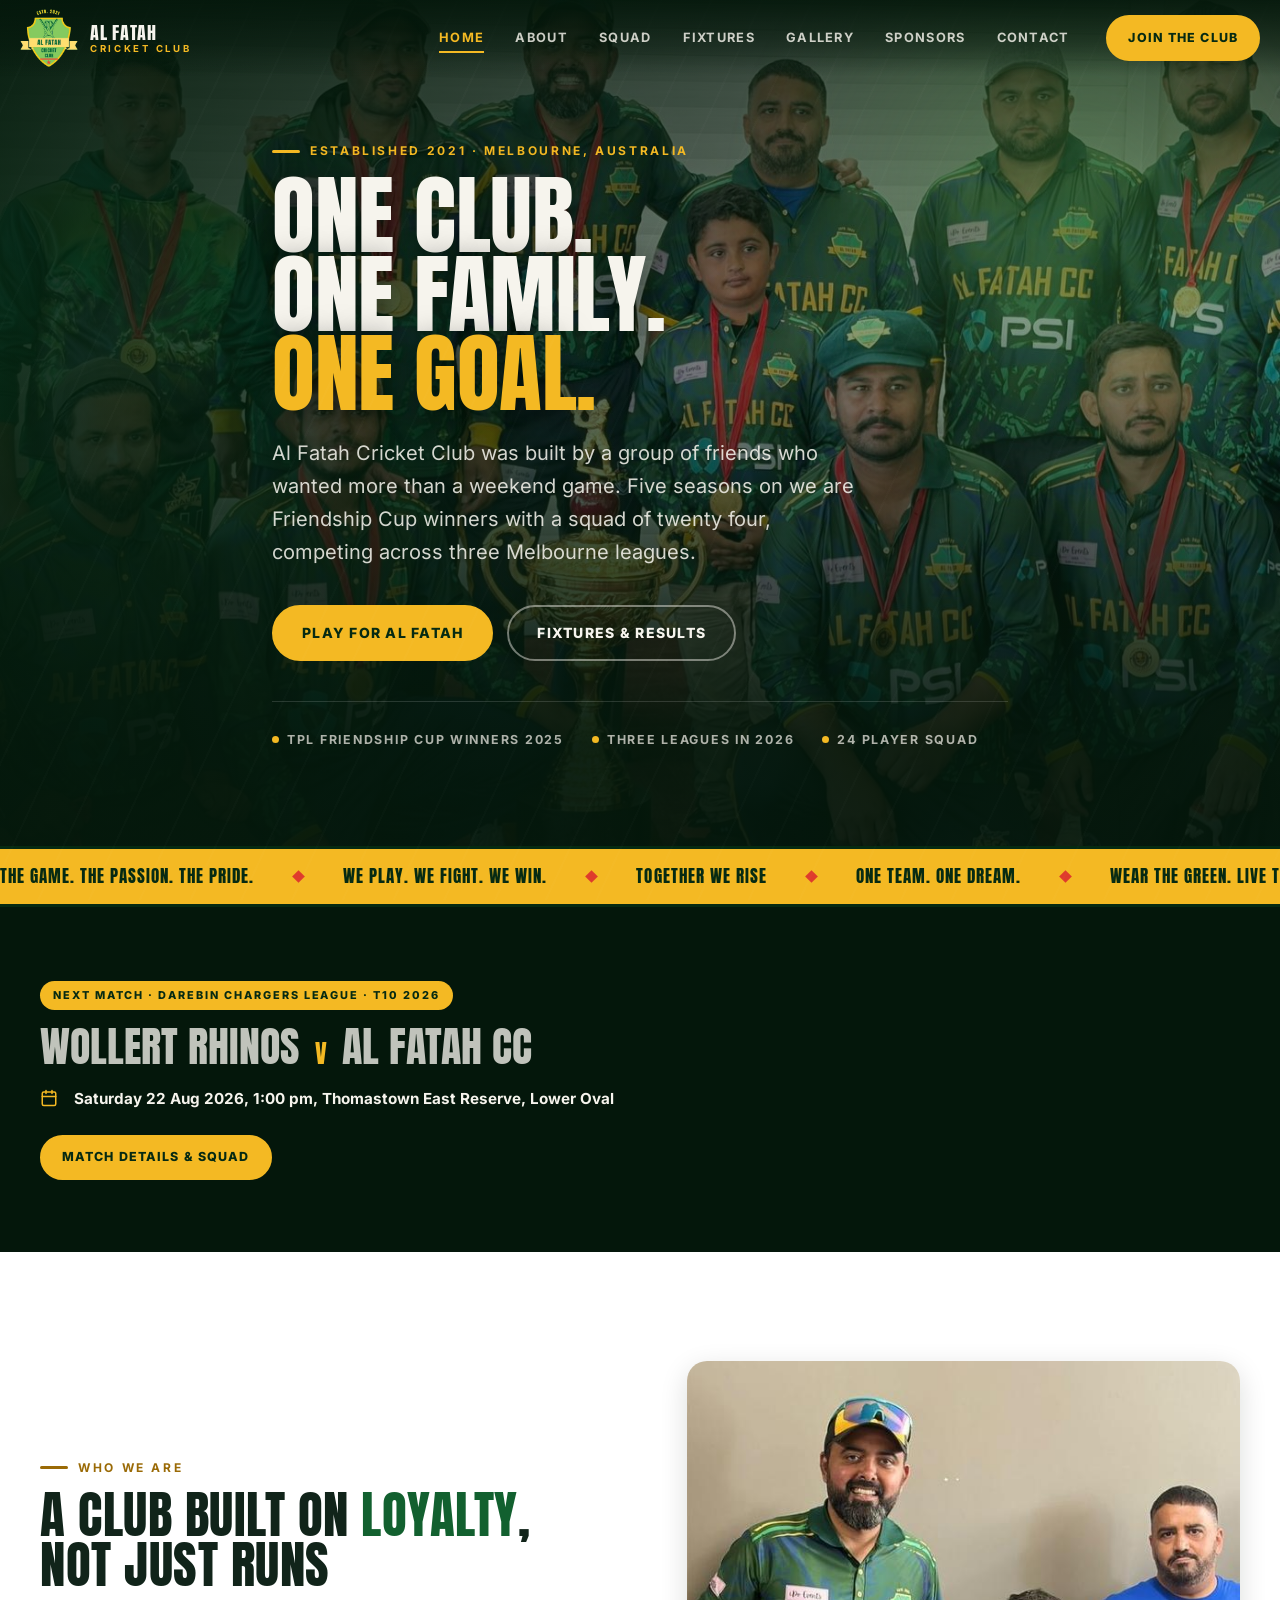
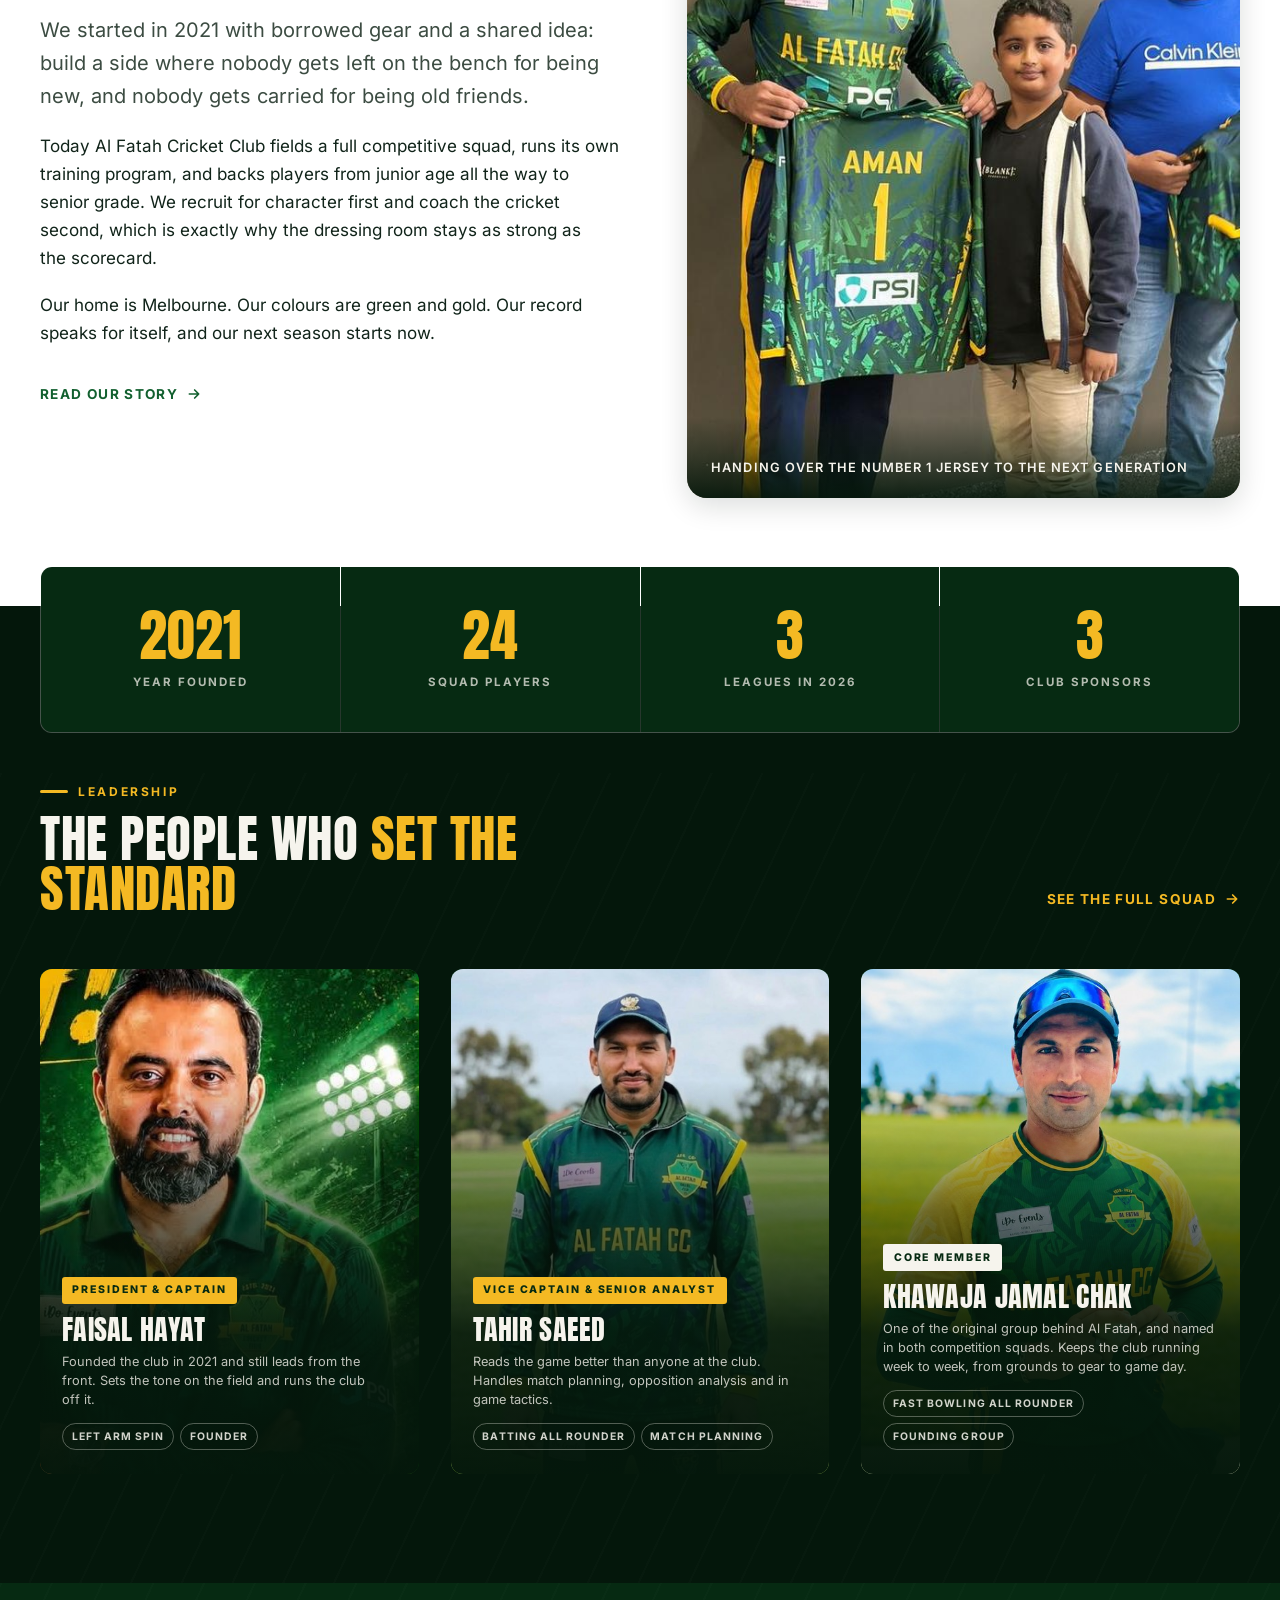
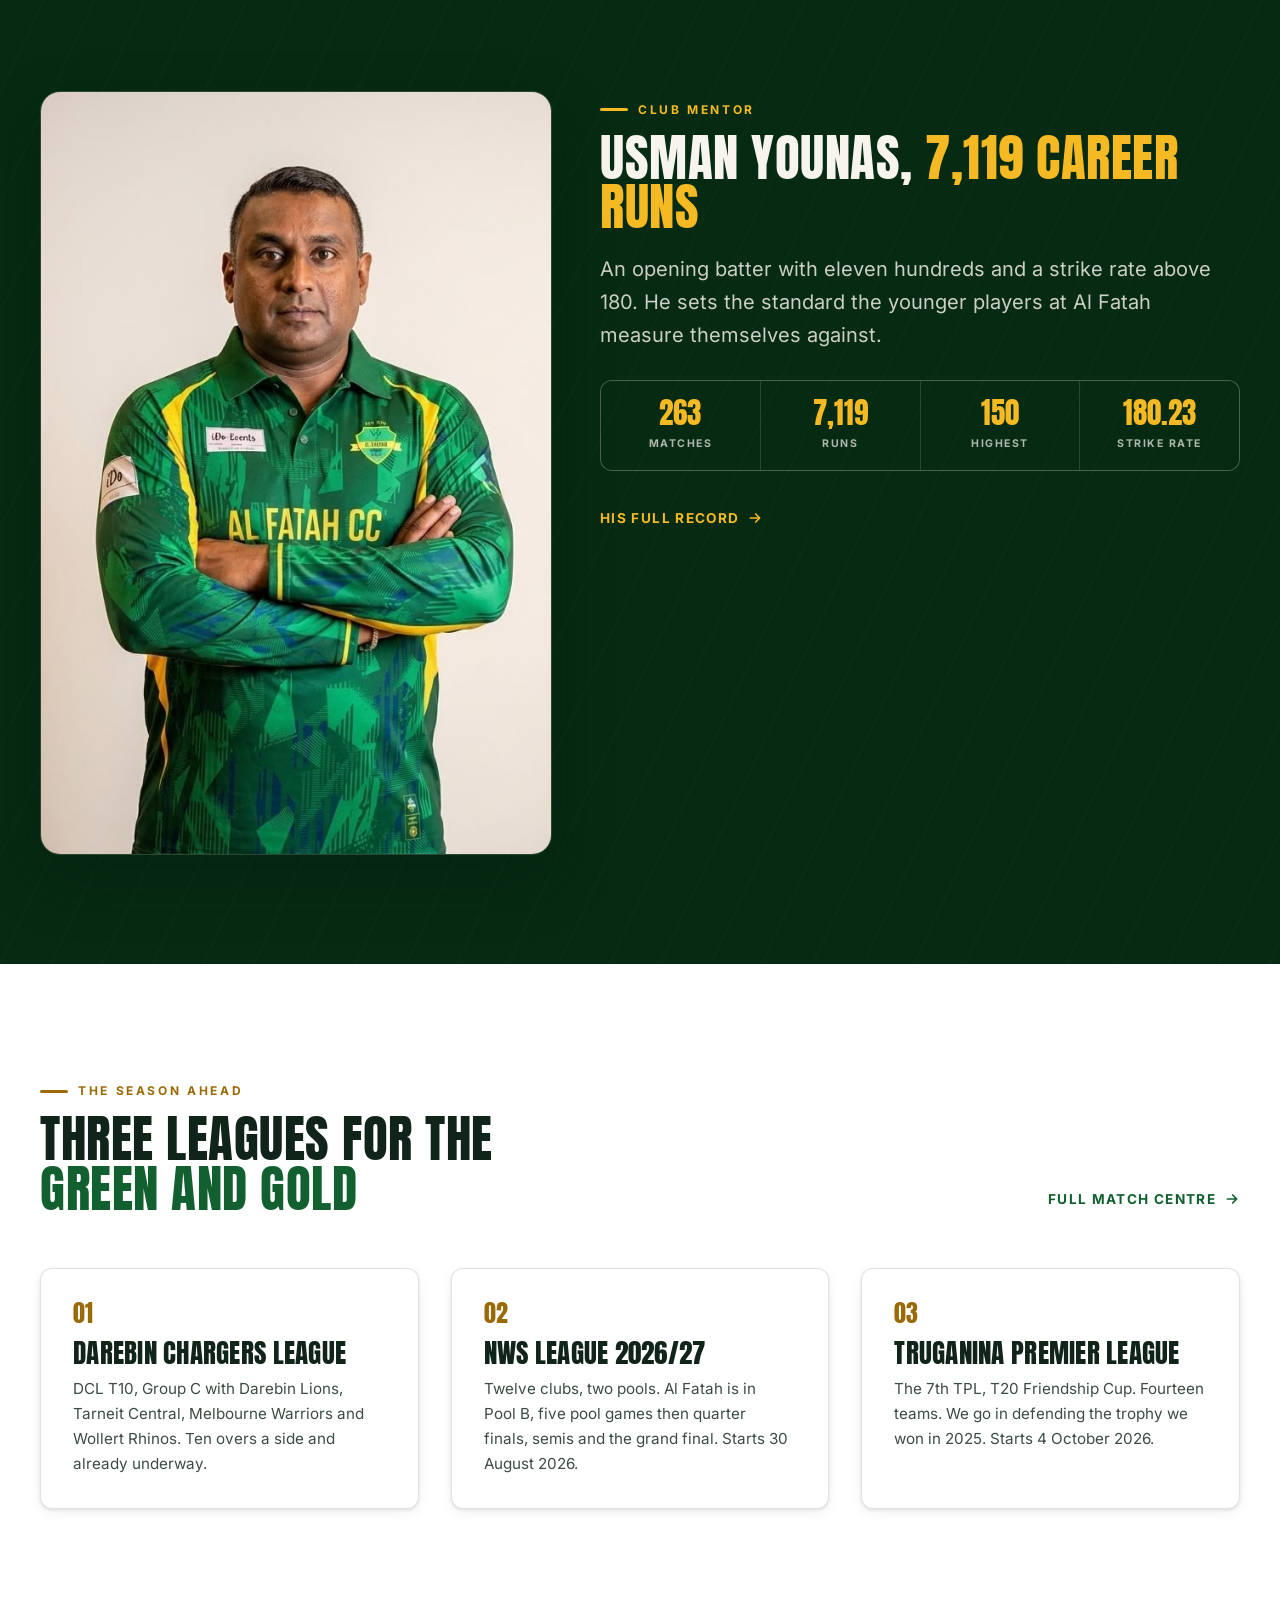
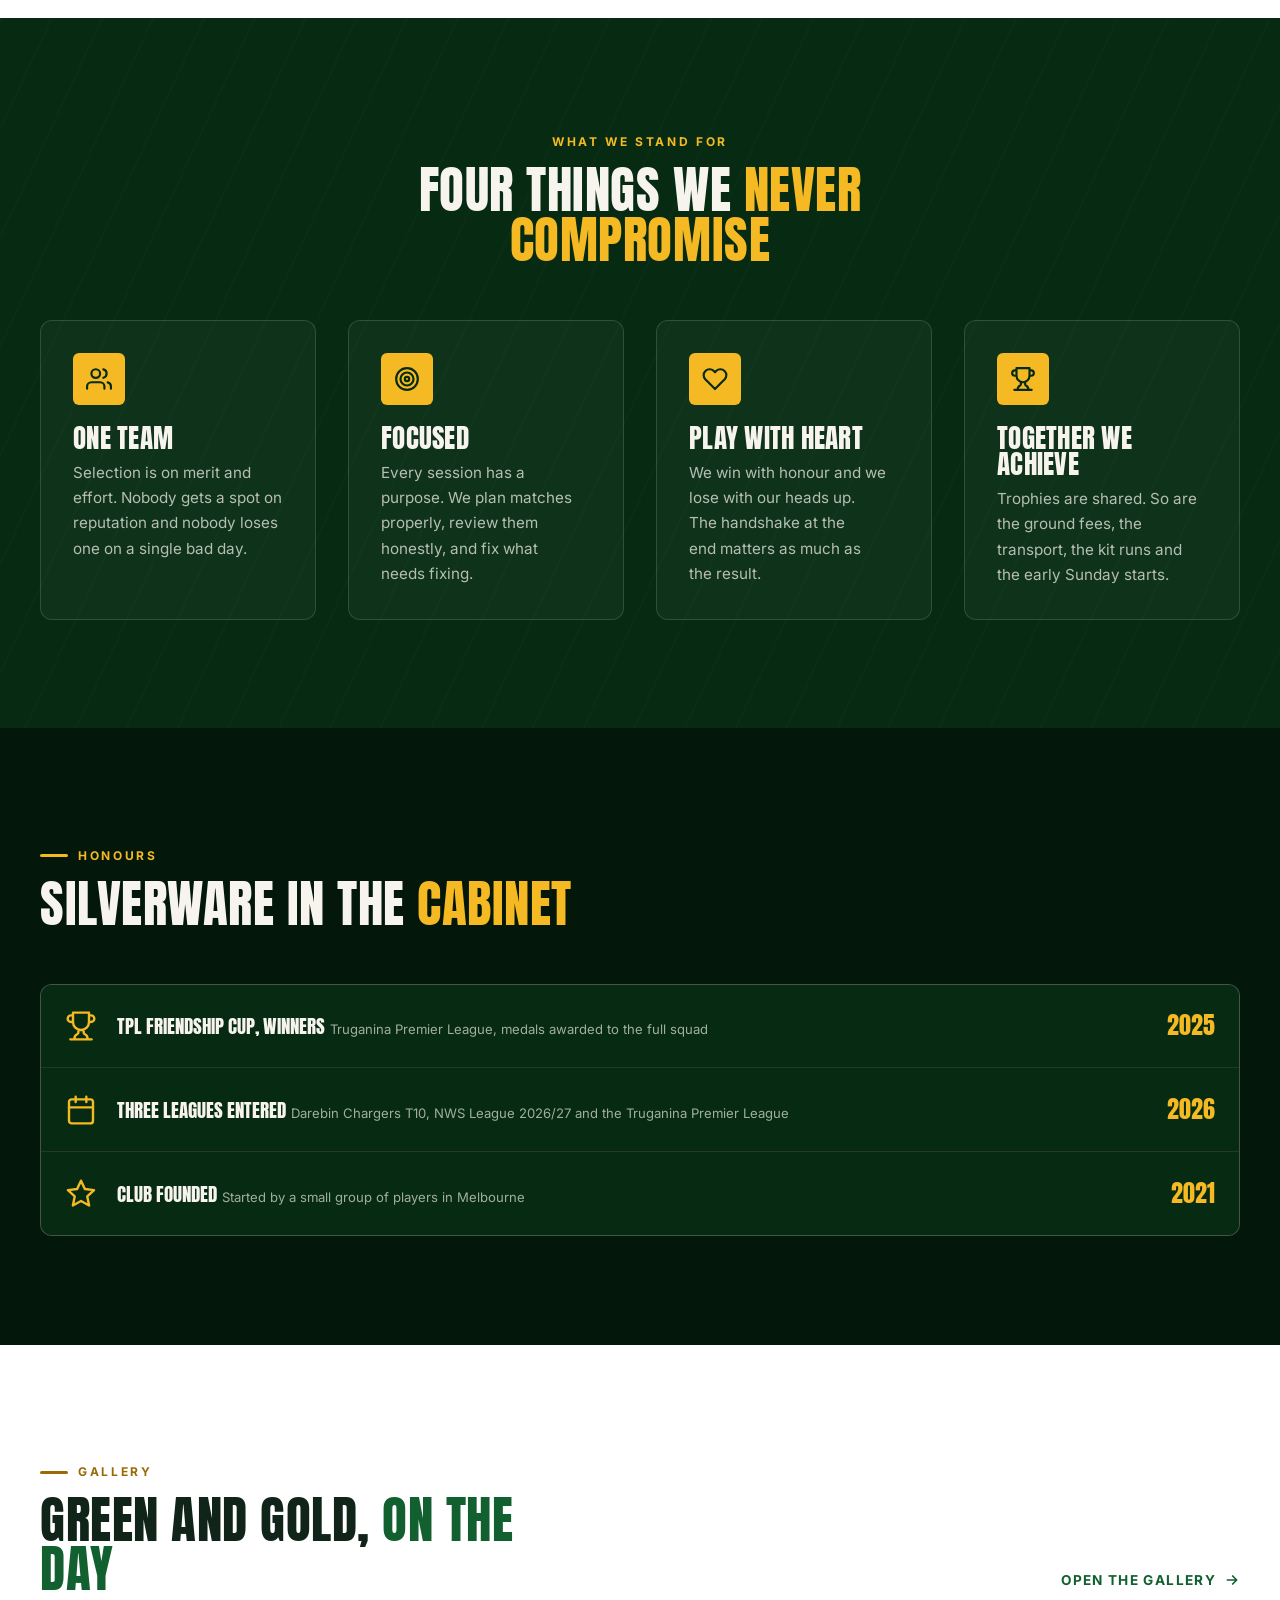
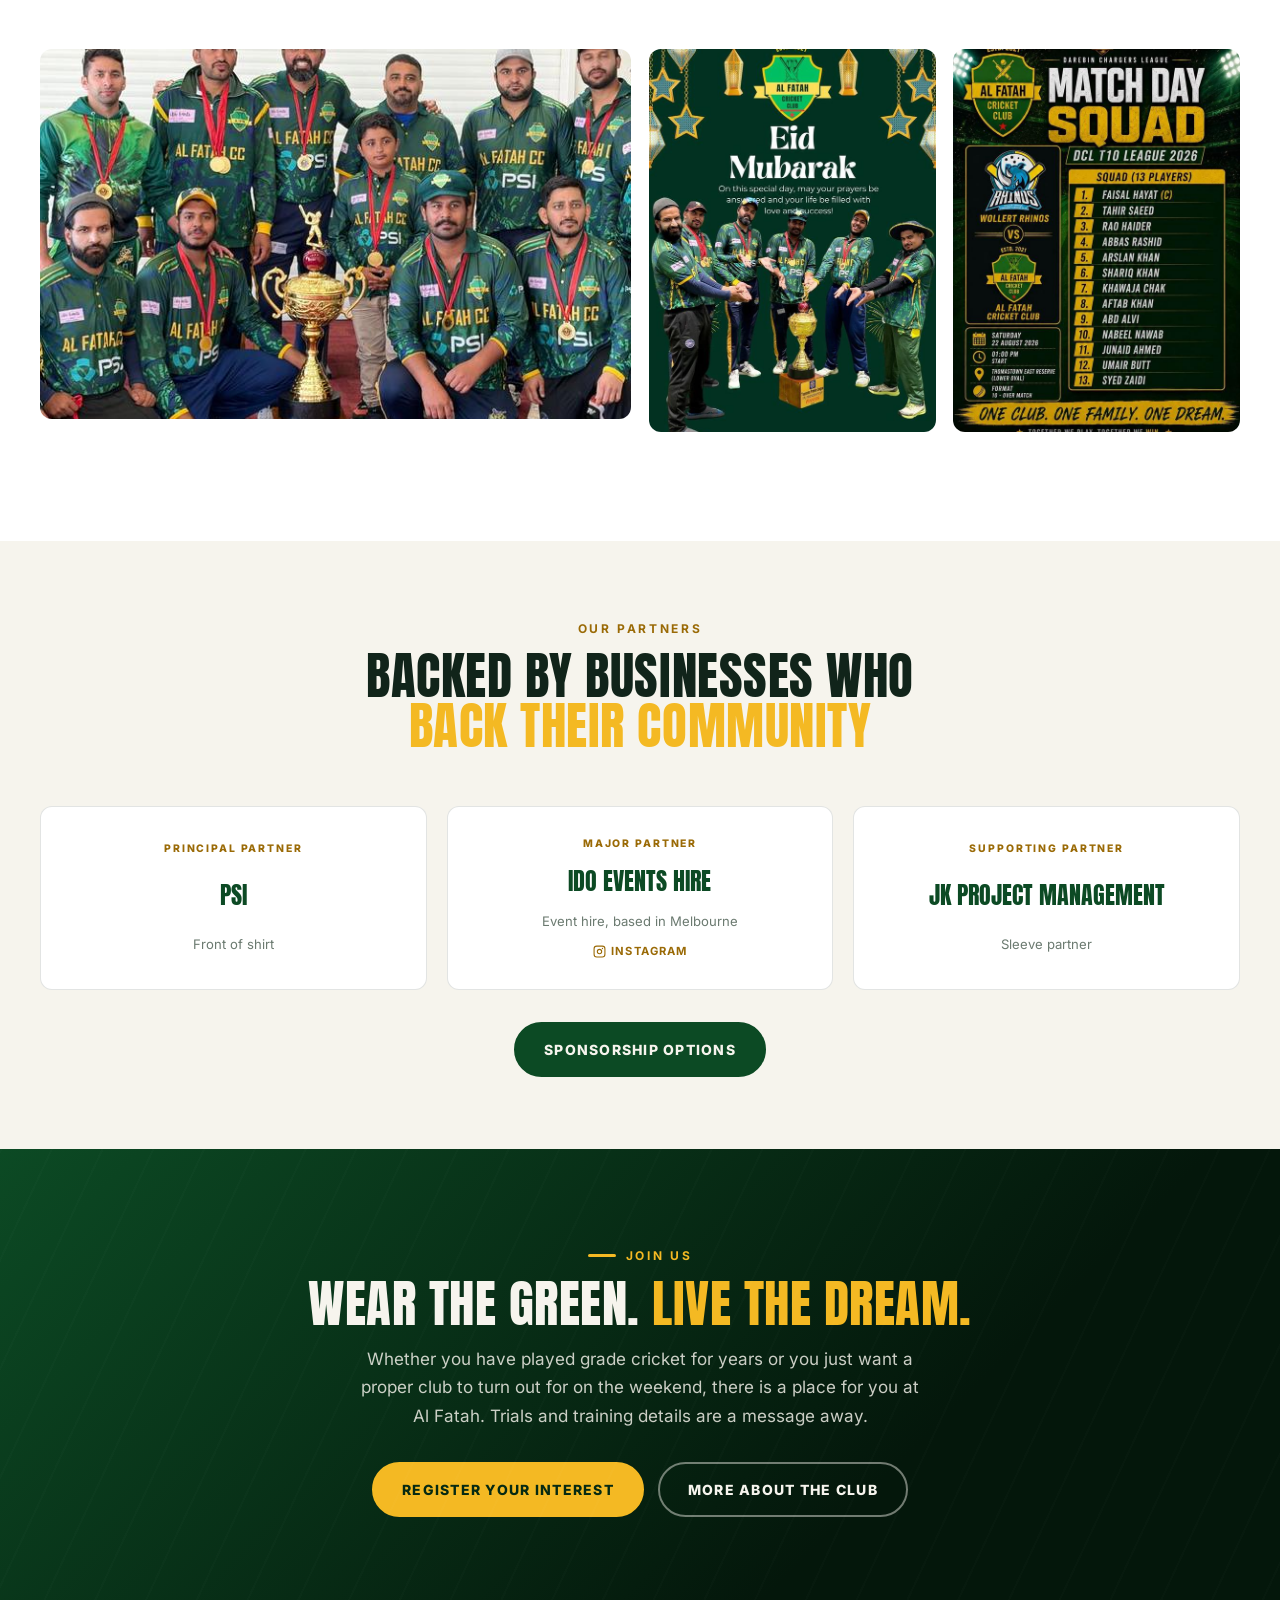
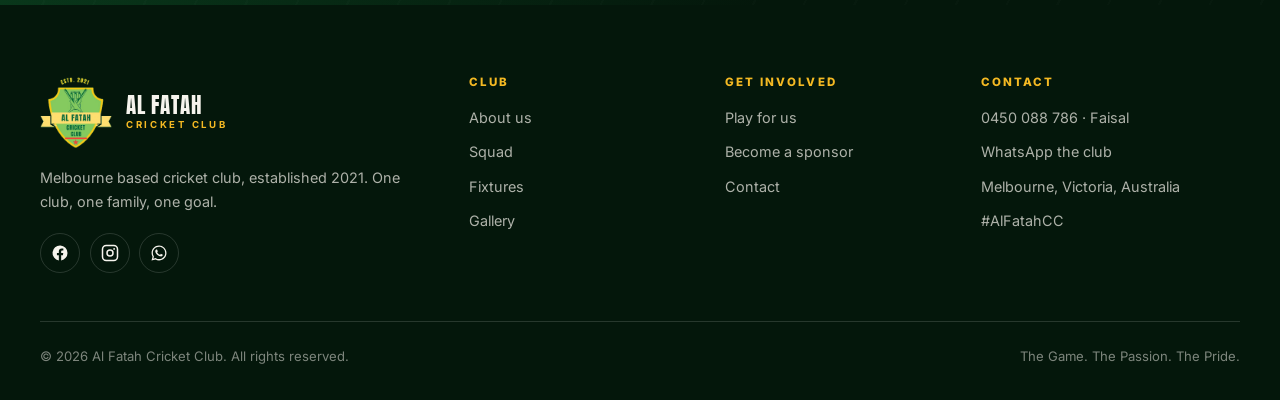
==== commit b0c4e02e: "Link iDo Events Hire to their Instagram Sponsor blocks can now be links. iDo Events becomes a clicka" ====
--- a/index.html
+++ b/index.html
@@ -533,11 +533,12 @@
           <span class="sponsor-name">PSI</span>
           <span class="sponsor-note">Front of shirt</span>
         </div>
-        <div class="sponsor">
+        <a class="sponsor" href="https://www.instagram.com/ido.eventss/" rel="noopener" target="_blank">
           <span class="sponsor-tier">Major Partner</span>
           <span class="sponsor-name">iDo Events Hire</span>
-          <span class="sponsor-note">Based in Melbourne</span>
-        </div>
+          <span class="sponsor-note">Event hire, based in Melbourne</span>
+          <span class="sponsor-link"><svg viewBox="0 0 24 24" fill="none" stroke="currentColor" stroke-width="2" aria-hidden="true"><rect x="2" y="2" width="20" height="20" rx="5"/><circle cx="12" cy="12" r="4"/><circle cx="17.5" cy="6.5" r="1.2" fill="currentColor" stroke="none"/></svg> Instagram</span>
+        </a>
         <div class="sponsor">
           <span class="sponsor-tier">Supporting Partner</span>
           <span class="sponsor-name">JK Project Management</span>
--- a/assets/css/styles.css
+++ b/assets/css/styles.css
@@ -1481,8 +1481,11 @@
 /* --------------------------------------------------------------------------
    14. Sponsors
    -------------------------------------------------------------------------- */
-.sponsor-grid { display: grid; gap: 1.25rem; grid-template-columns: repeat(2, 1fr); }
-@media (min-width: 780px) { .sponsor-grid { grid-template-columns: repeat(3, 1fr); } }
+.sponsor-grid { display: grid; gap: 1.25rem; grid-template-columns: 1fr; }
+.sponsor-grid > * { min-width: 0; }
+/* Two cards side by side only once there is room for the partner label */
+@media (min-width: 430px) { .sponsor-grid { grid-template-columns: repeat(2, minmax(0, 1fr)); } }
+@media (min-width: 780px) { .sponsor-grid { grid-template-columns: repeat(3, minmax(0, 1fr)); } }
 
 .sponsor {
   display: grid;
@@ -1498,7 +1501,25 @@
   transition: transform 0.25s var(--ease), border-color 0.25s var(--ease), box-shadow 0.25s var(--ease);
 }
 .sponsor:hover { transform: translateY(-4px); border-color: var(--gold); box-shadow: var(--shadow); }
-.sponsor-name { font-family: var(--font-display); font-size: 1.5rem; color: var(--green-700); text-transform: uppercase; }
+
+/* Sponsors that have given us a link become clickable cards */
+a.sponsor { cursor: pointer; }
+a.sponsor:hover .sponsor-name { color: var(--green-500); }
+.sponsor-link {
+  display: inline-flex;
+  flex-wrap: wrap;
+  justify-content: center;
+  max-width: 100%;
+  align-items: center;
+  gap: 0.35rem;
+  font-size: 0.7rem;
+  font-weight: 700;
+  letter-spacing: 0.1em;
+  text-transform: uppercase;
+  color: var(--gold-dark);
+}
+.sponsor-link svg { width: 13px; height: 13px; }
+.sponsor-name { font-family: var(--font-display); font-size: clamp(1.15rem, 0.9rem + 1vw, 1.5rem); color: var(--green-700); text-transform: uppercase; overflow-wrap: anywhere; }
 .sponsor-tier {
   font-size: 0.65rem;
   font-weight: 800;
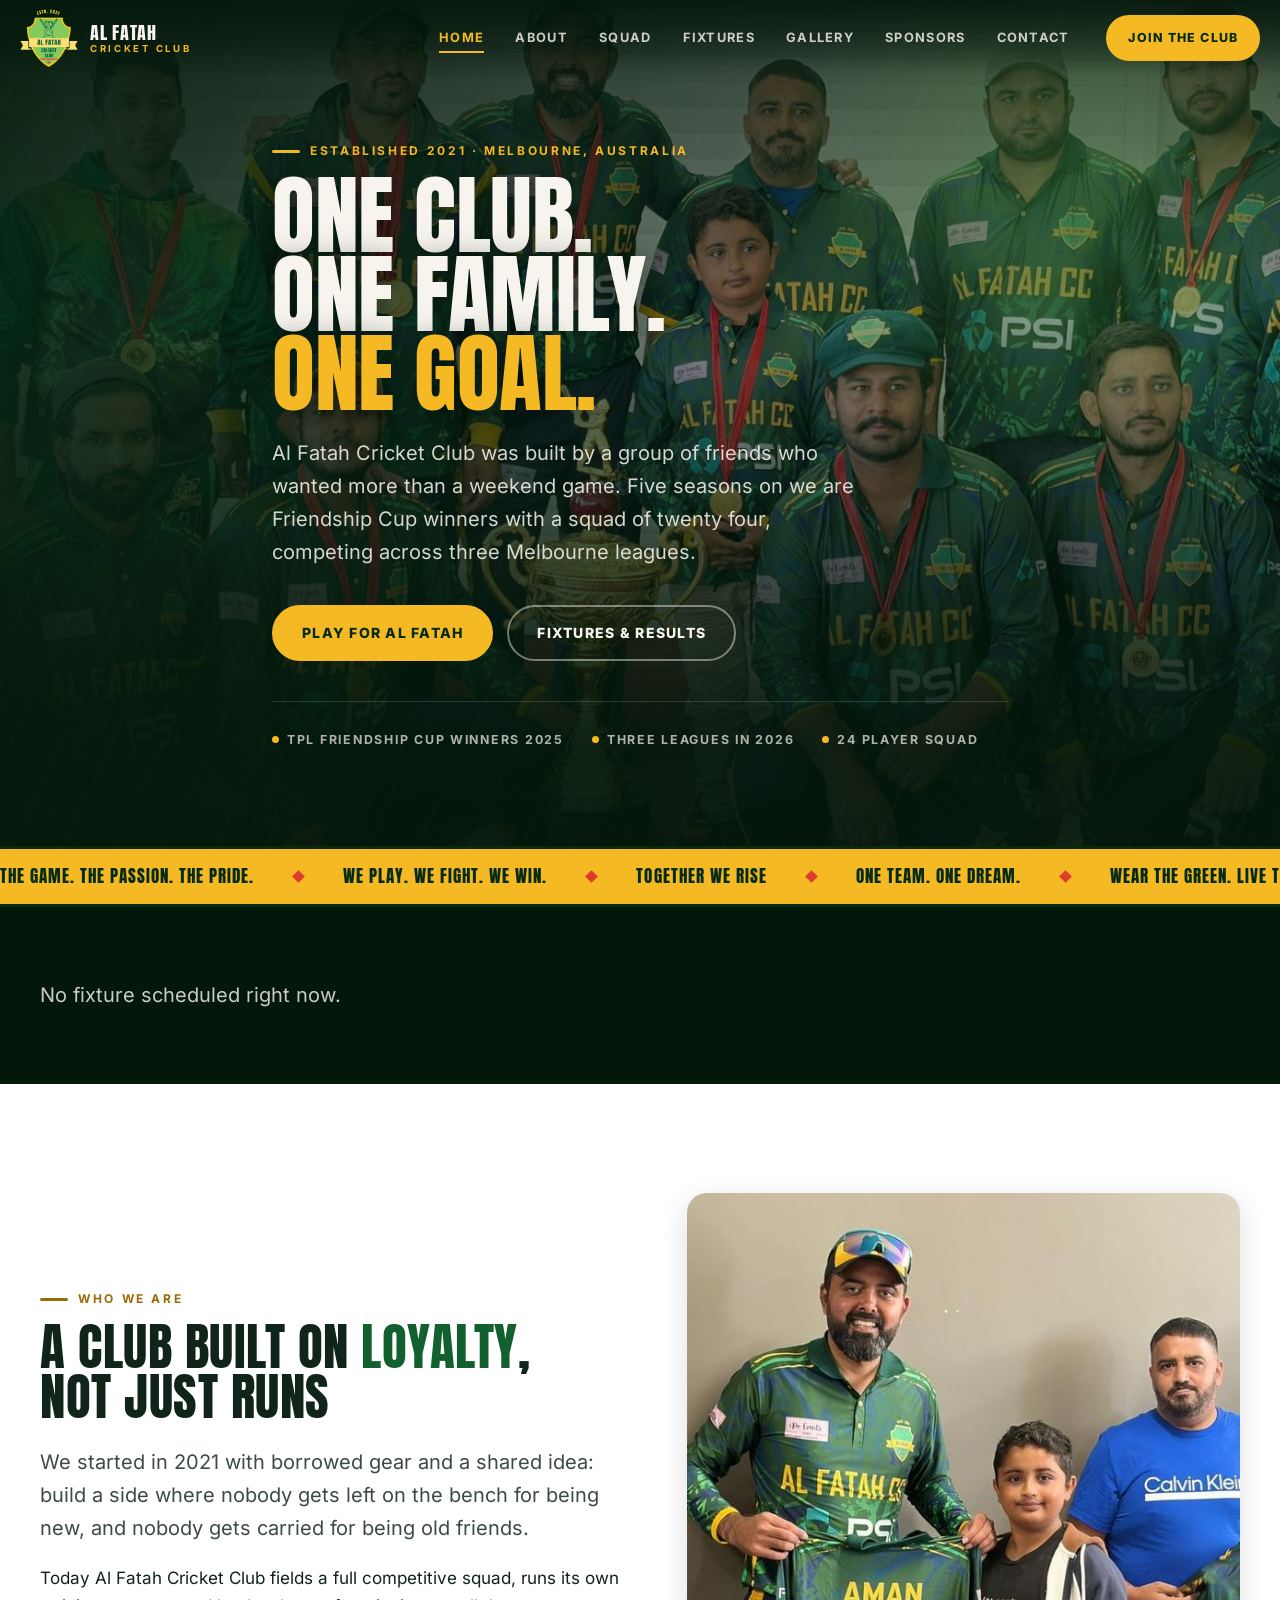
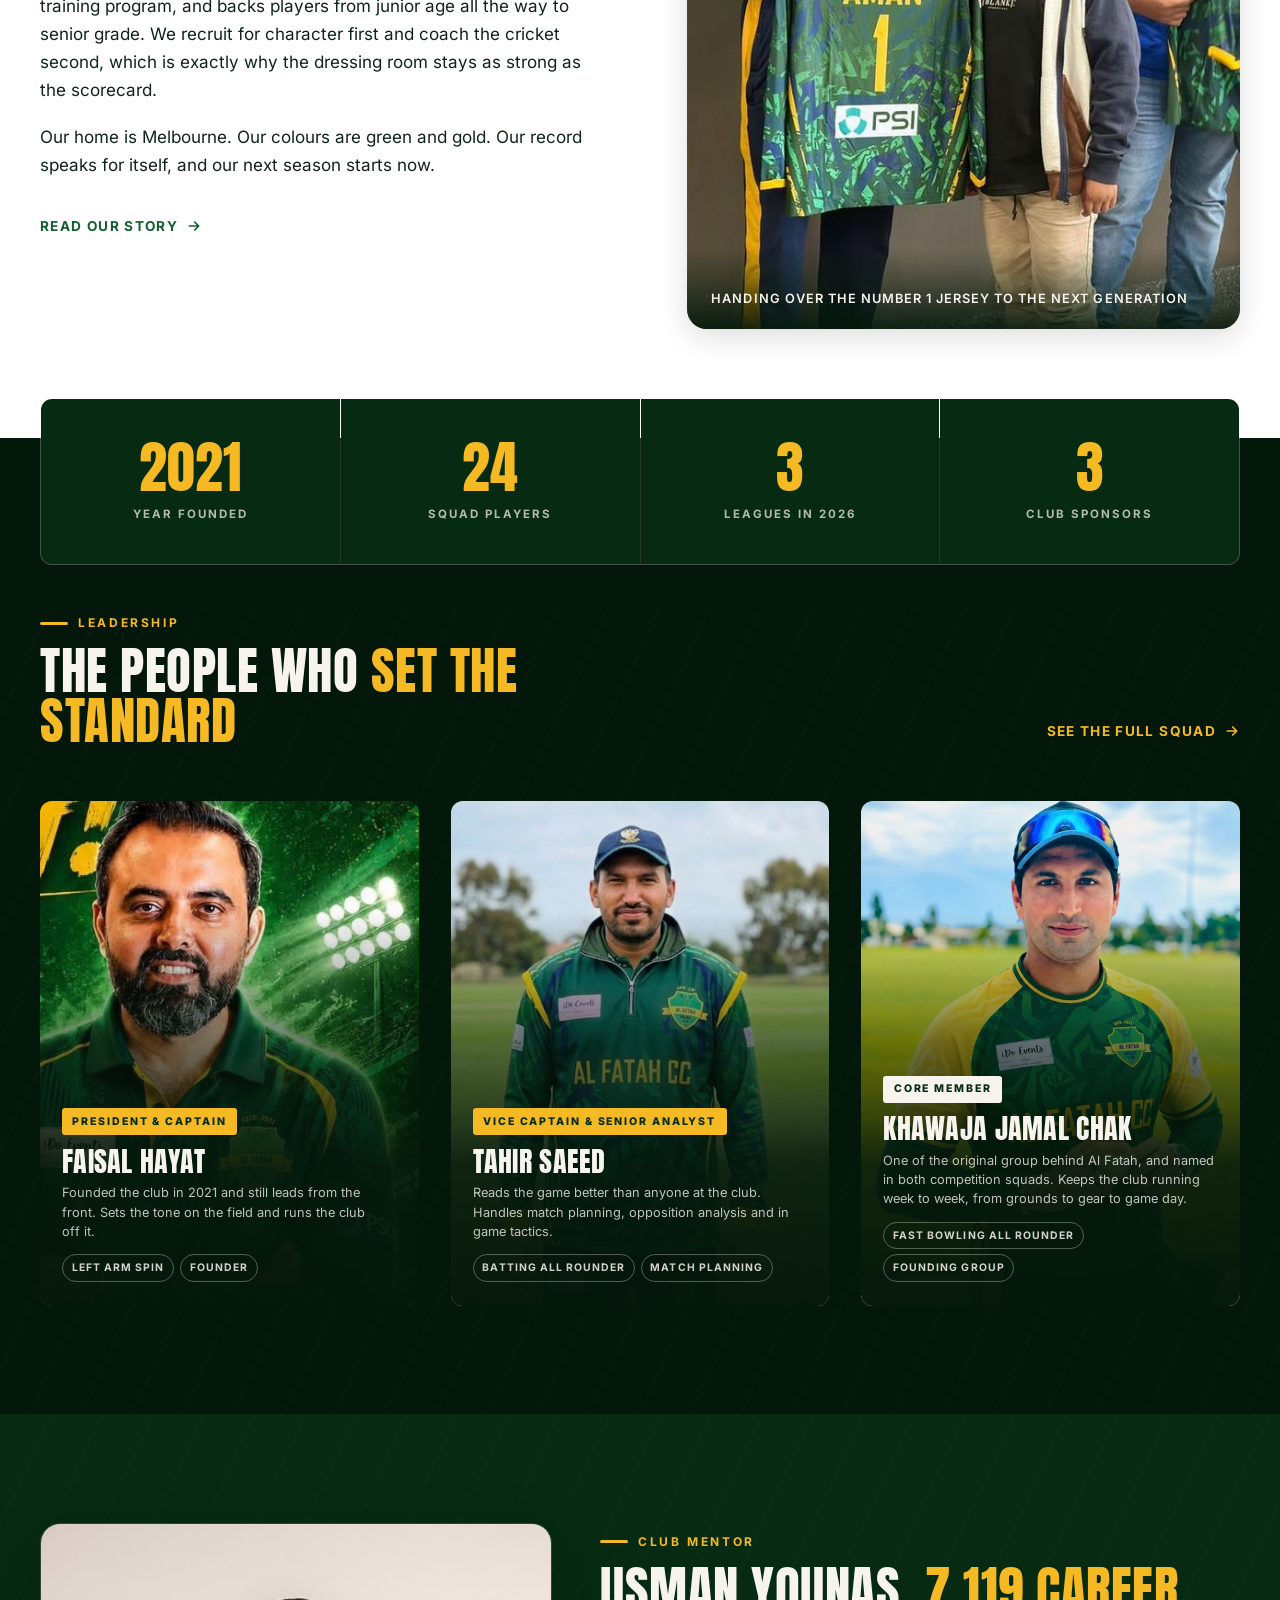
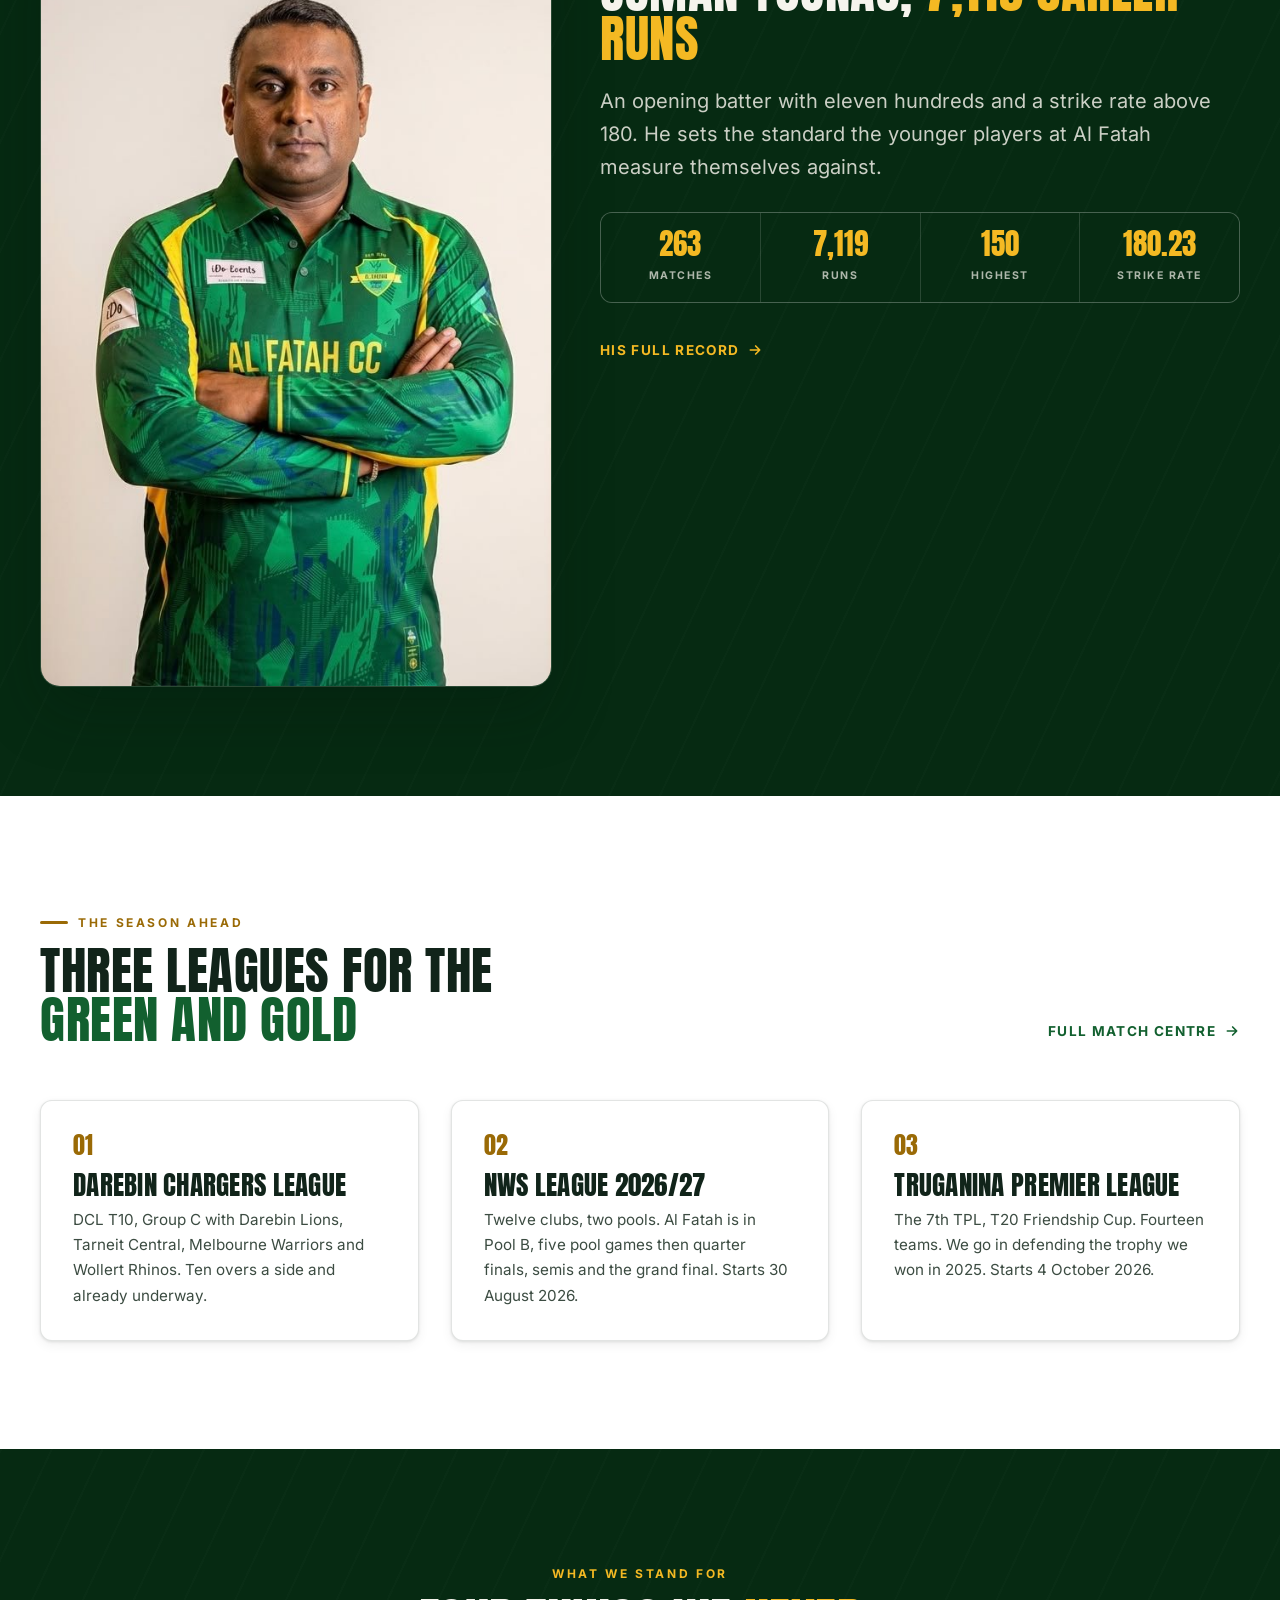
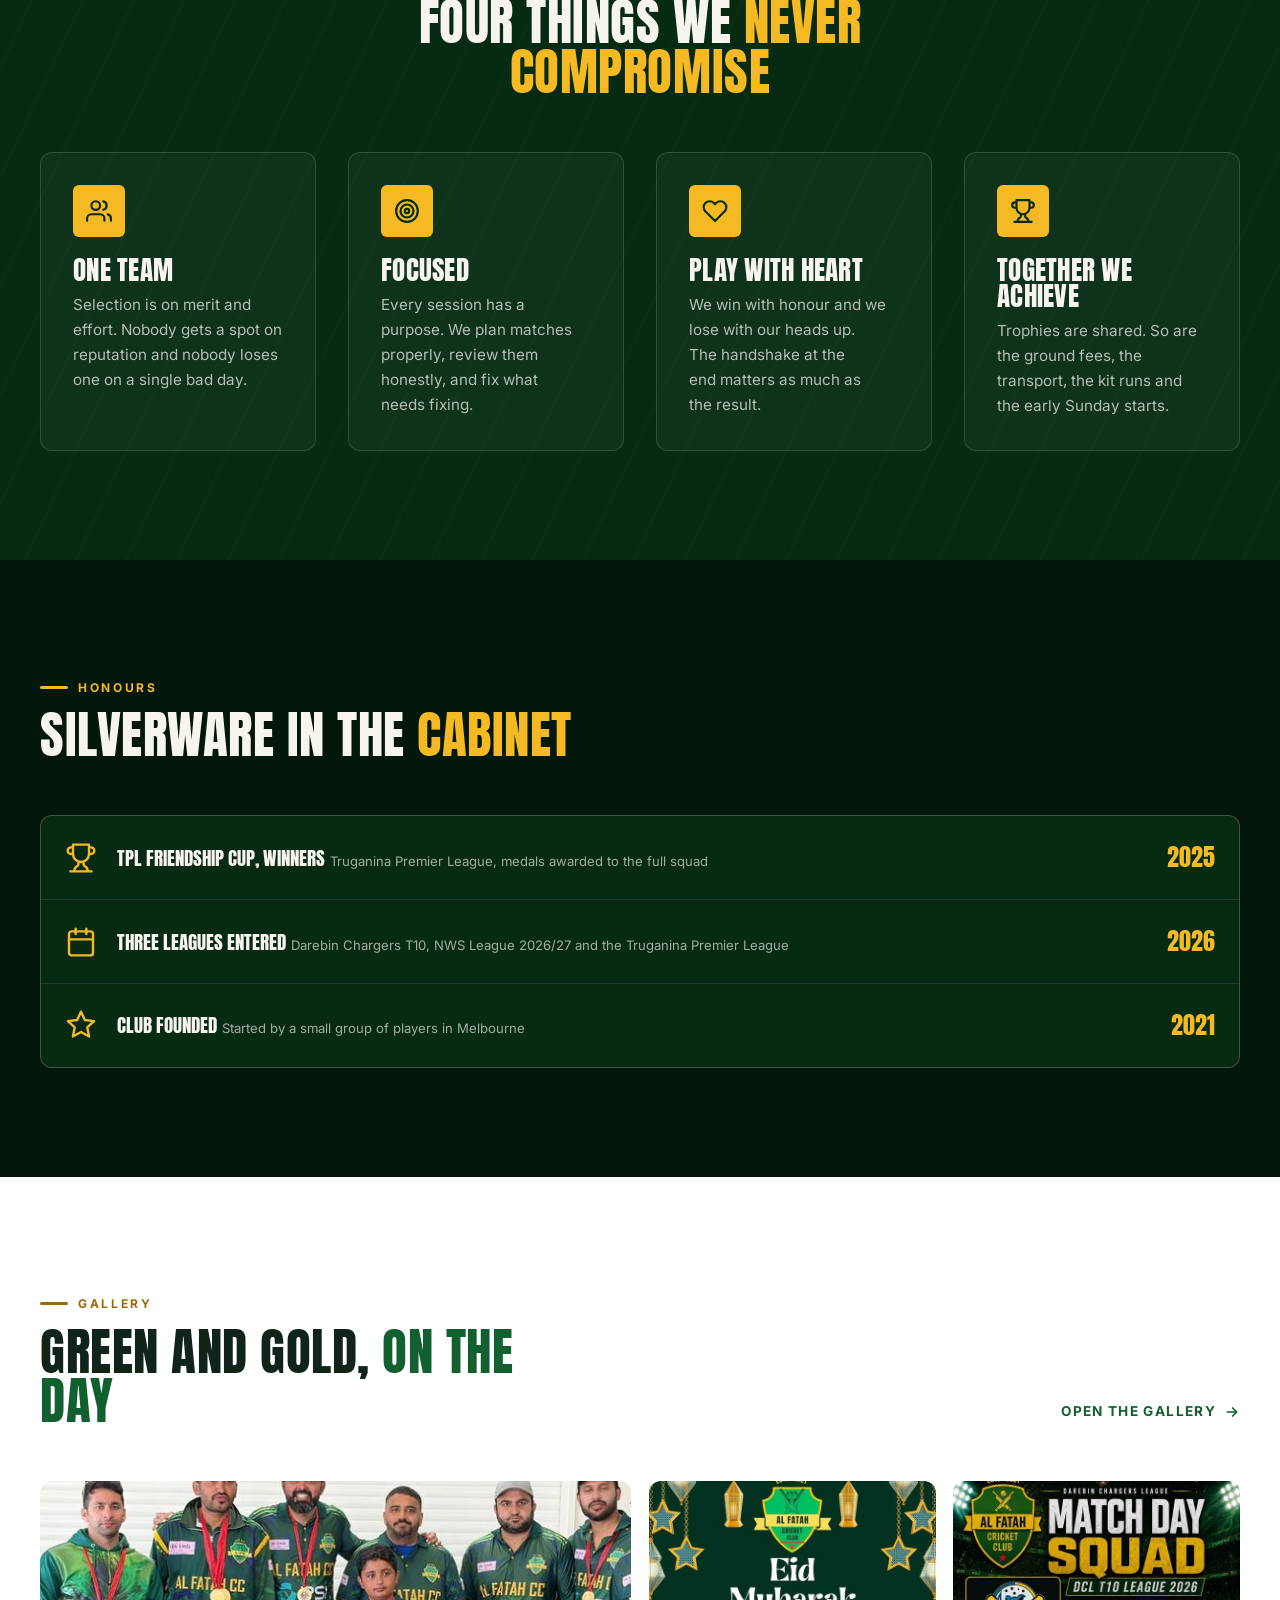
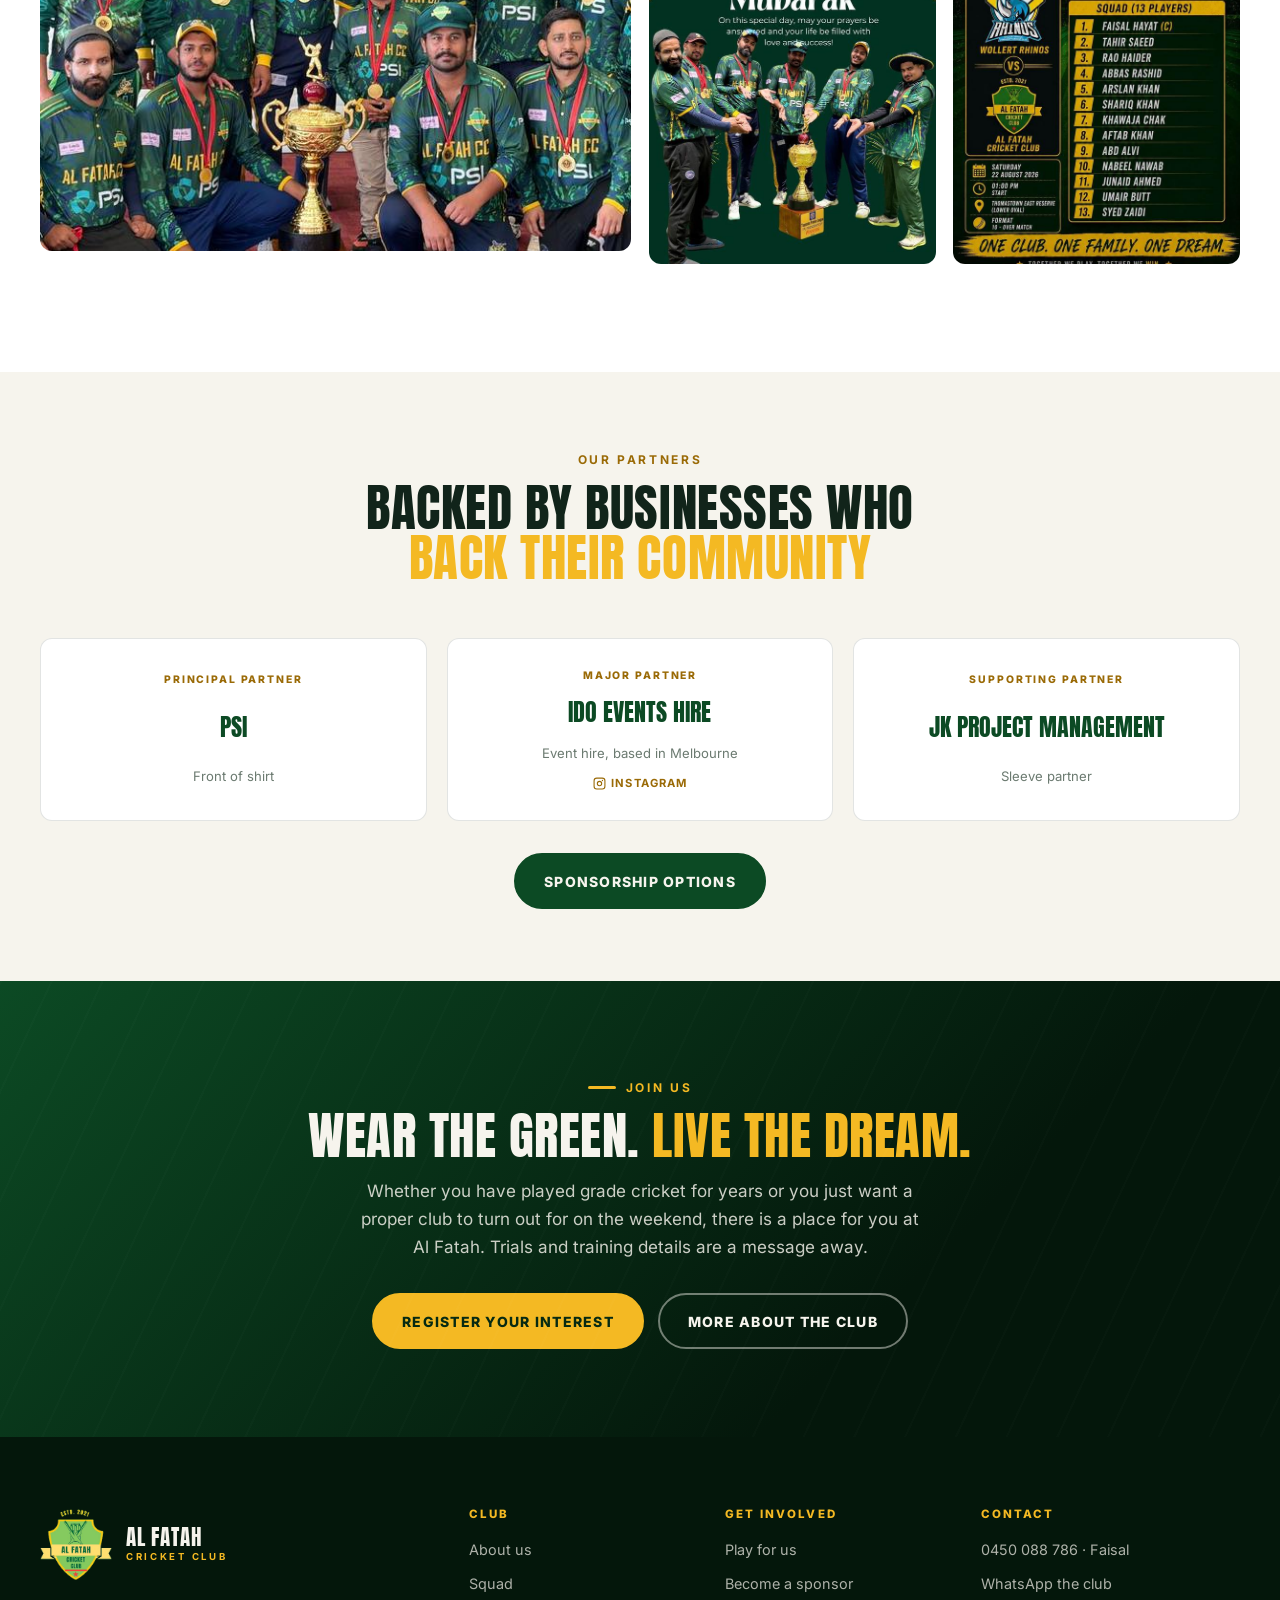
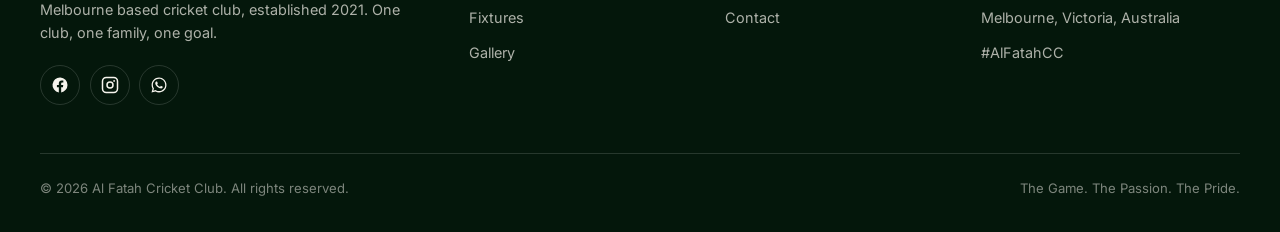
==== commit 8a0bb8bd: "Update fixtures from the club sheet [skip ci]" ====
--- a/index.html
+++ b/index.html
@@ -183,21 +183,7 @@
       <div class="nextmatch reveal" style="grid-template-columns:1fr;border:0;background:transparent;padding:0">
         <div style="display:grid;gap:1.25rem;align-items:center;grid-template-columns:1fr">
           <!-- AUTO:HOMENEXT:START -->
-          <div>
-            <span class="nextmatch-tag">Next match &middot; Darebin Chargers League · T10 2026</span>
-            <p class="nextmatch-teams" style="font-size:clamp(1.5rem,1rem+1.8vw,2.2rem)">
-              Wollert Rhinos <span class="vs" style="display:inline;font-size:0.6em;margin:0 0.35rem">v</span> Al Fatah CC
-            </p>
-            <ul class="nextmatch-meta" style="margin-top:1.1rem;grid-template-columns:1fr">
-              <li>
-                <svg viewBox="0 0 24 24" fill="none" stroke="currentColor" stroke-width="2" stroke-linecap="round" stroke-linejoin="round" aria-hidden="true"><rect x="3" y="4" width="18" height="18" rx="2"/><path d="M16 2v4M8 2v4M3 10h18"/></svg>
-                <span><strong>Saturday 22 Aug 2026, 1:00 pm, Thomastown East Reserve, Lower Oval</strong></span>
-              </li>
-            </ul>
-            <p style="margin-top:1.5rem">
-              <a class="btn btn-sm" href="fixtures.html">Match details &amp; squad</a>
-            </p>
-          </div>
+          <p class="lead">No fixture scheduled right now.</p>
         <!-- AUTO:HOMENEXT:END -->
 
         </div>
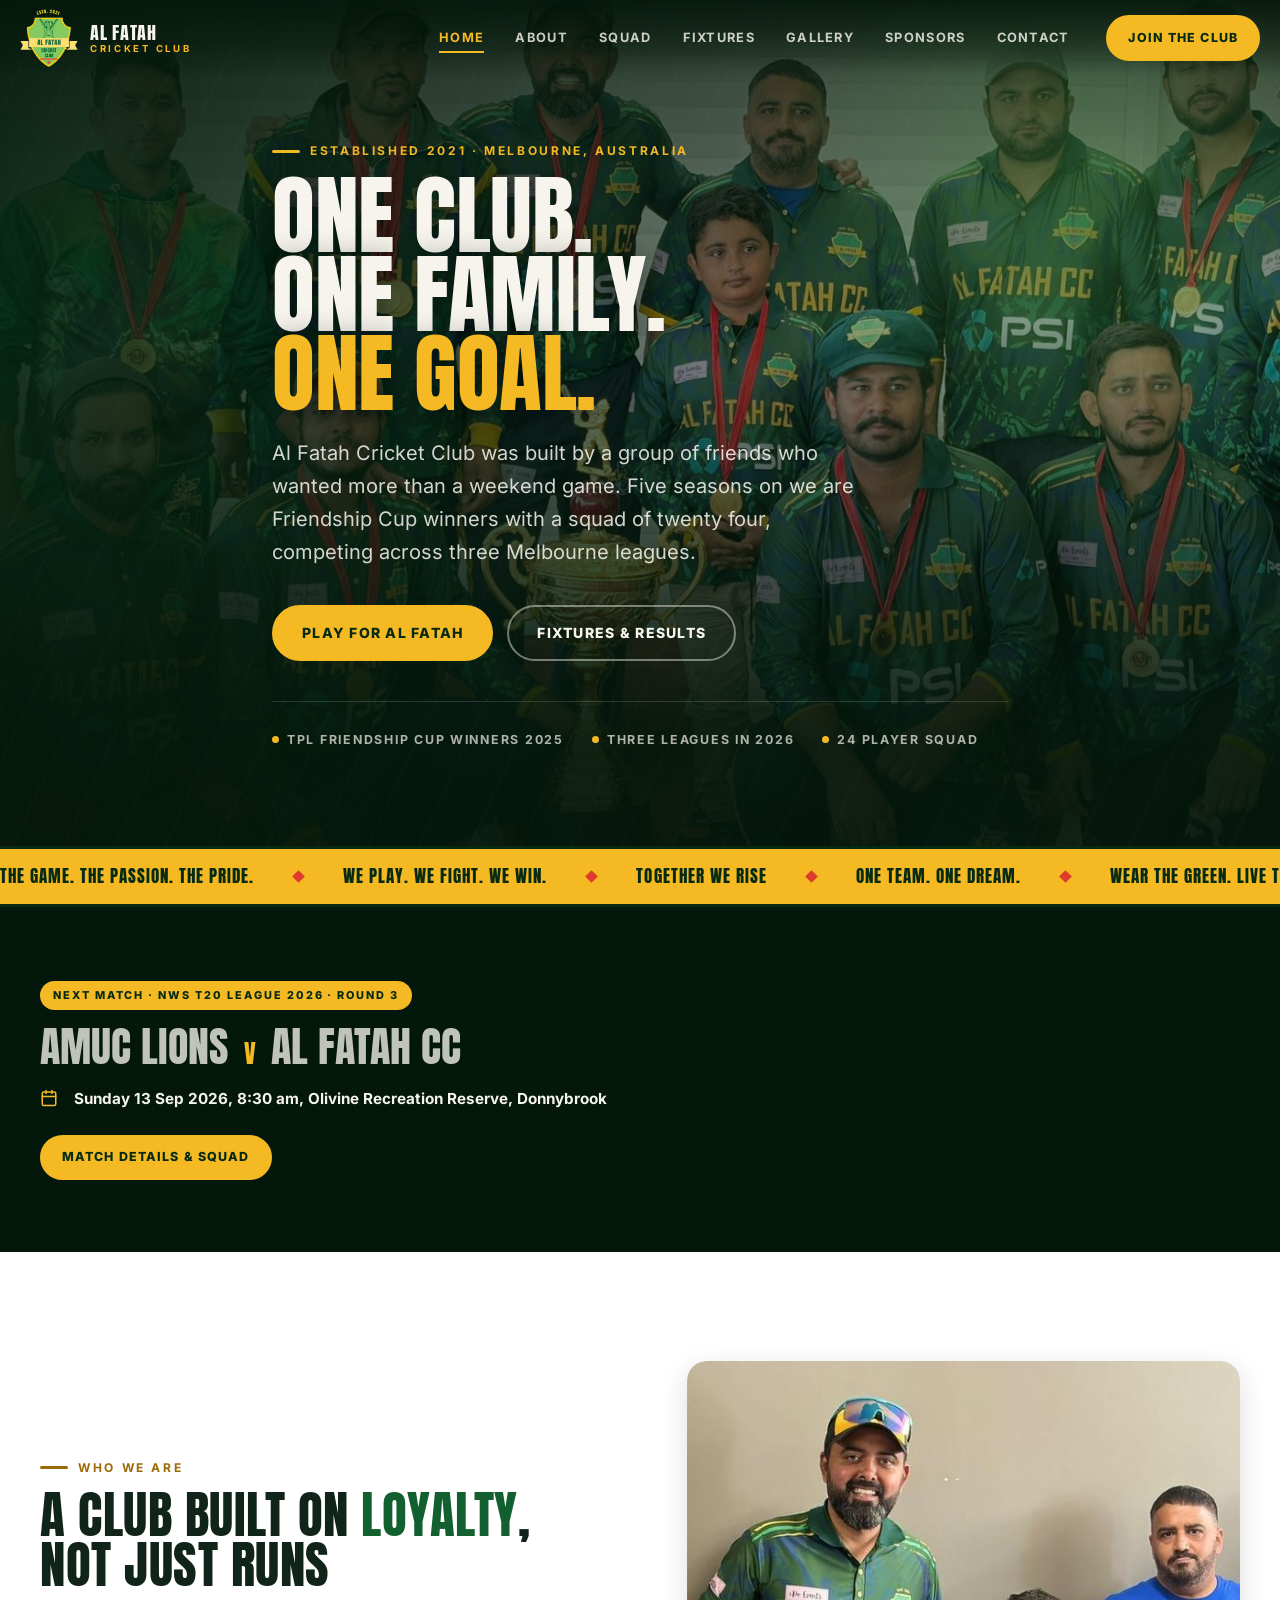
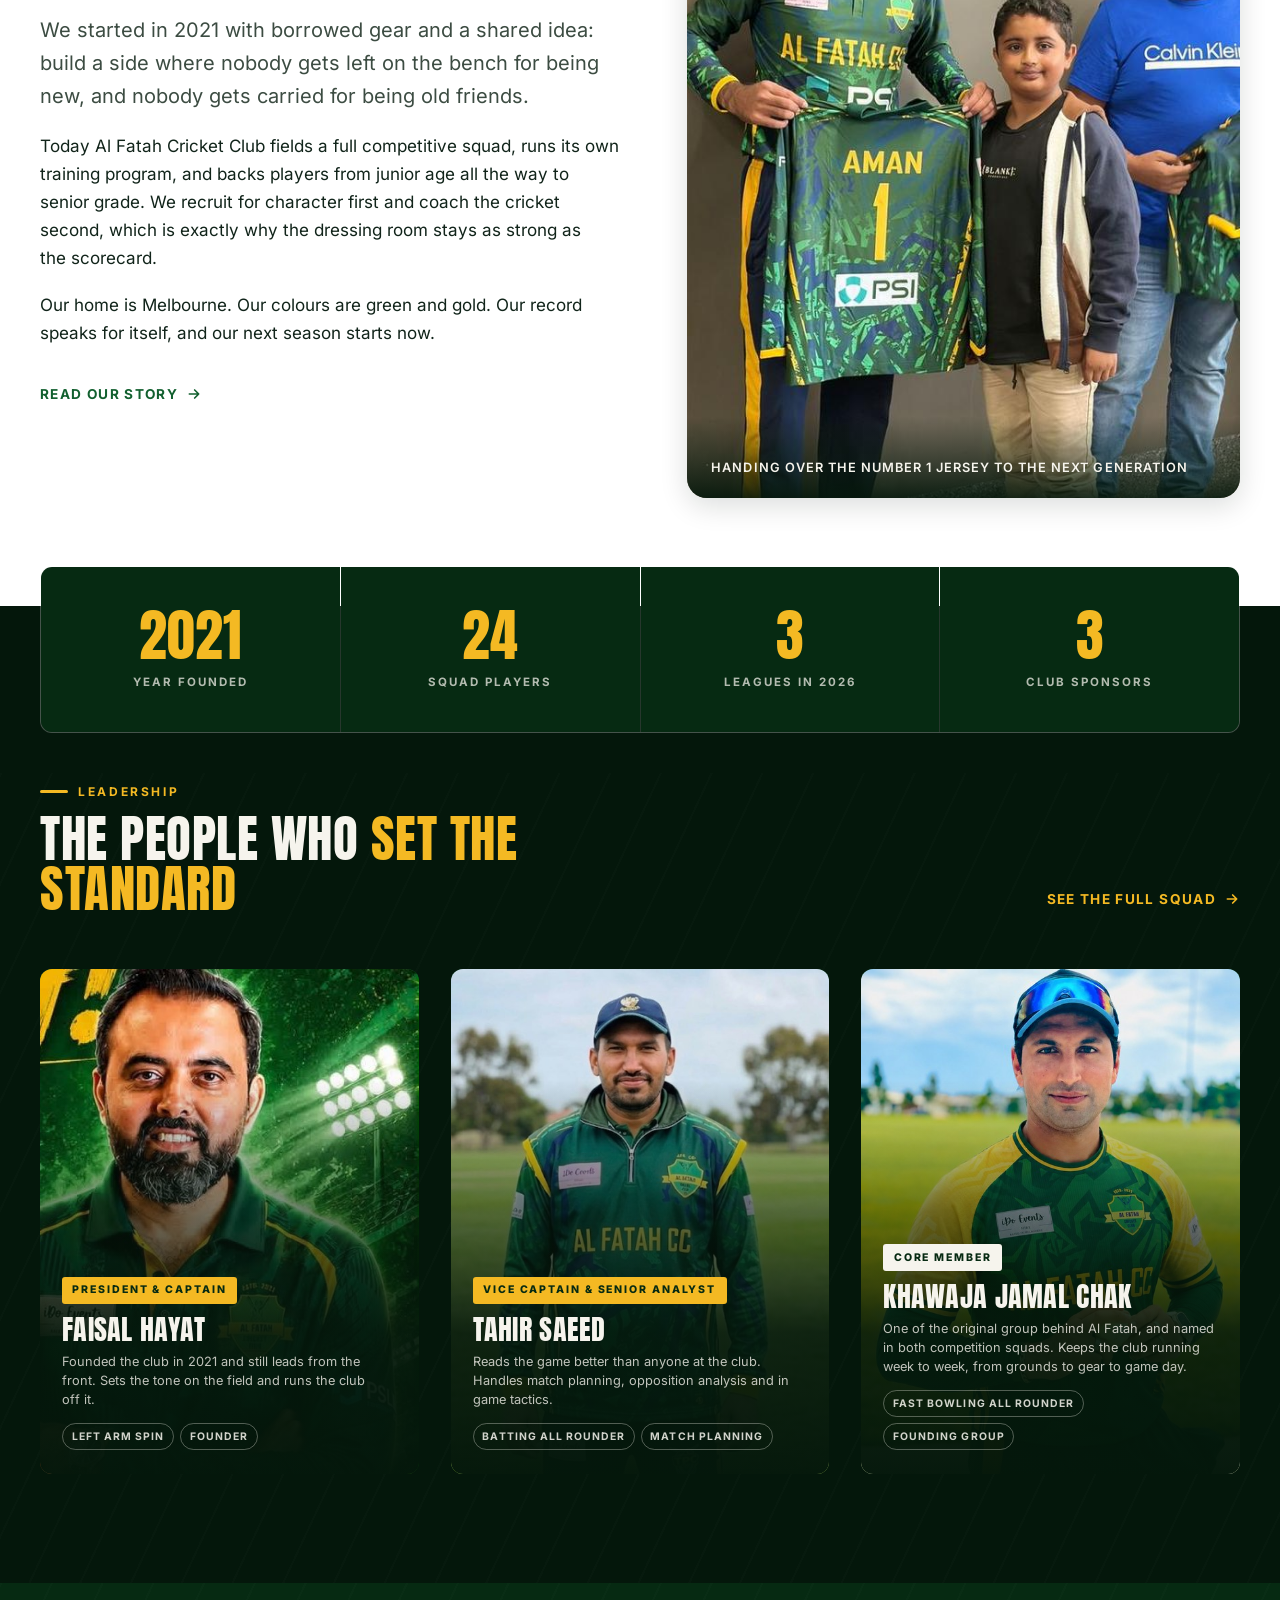
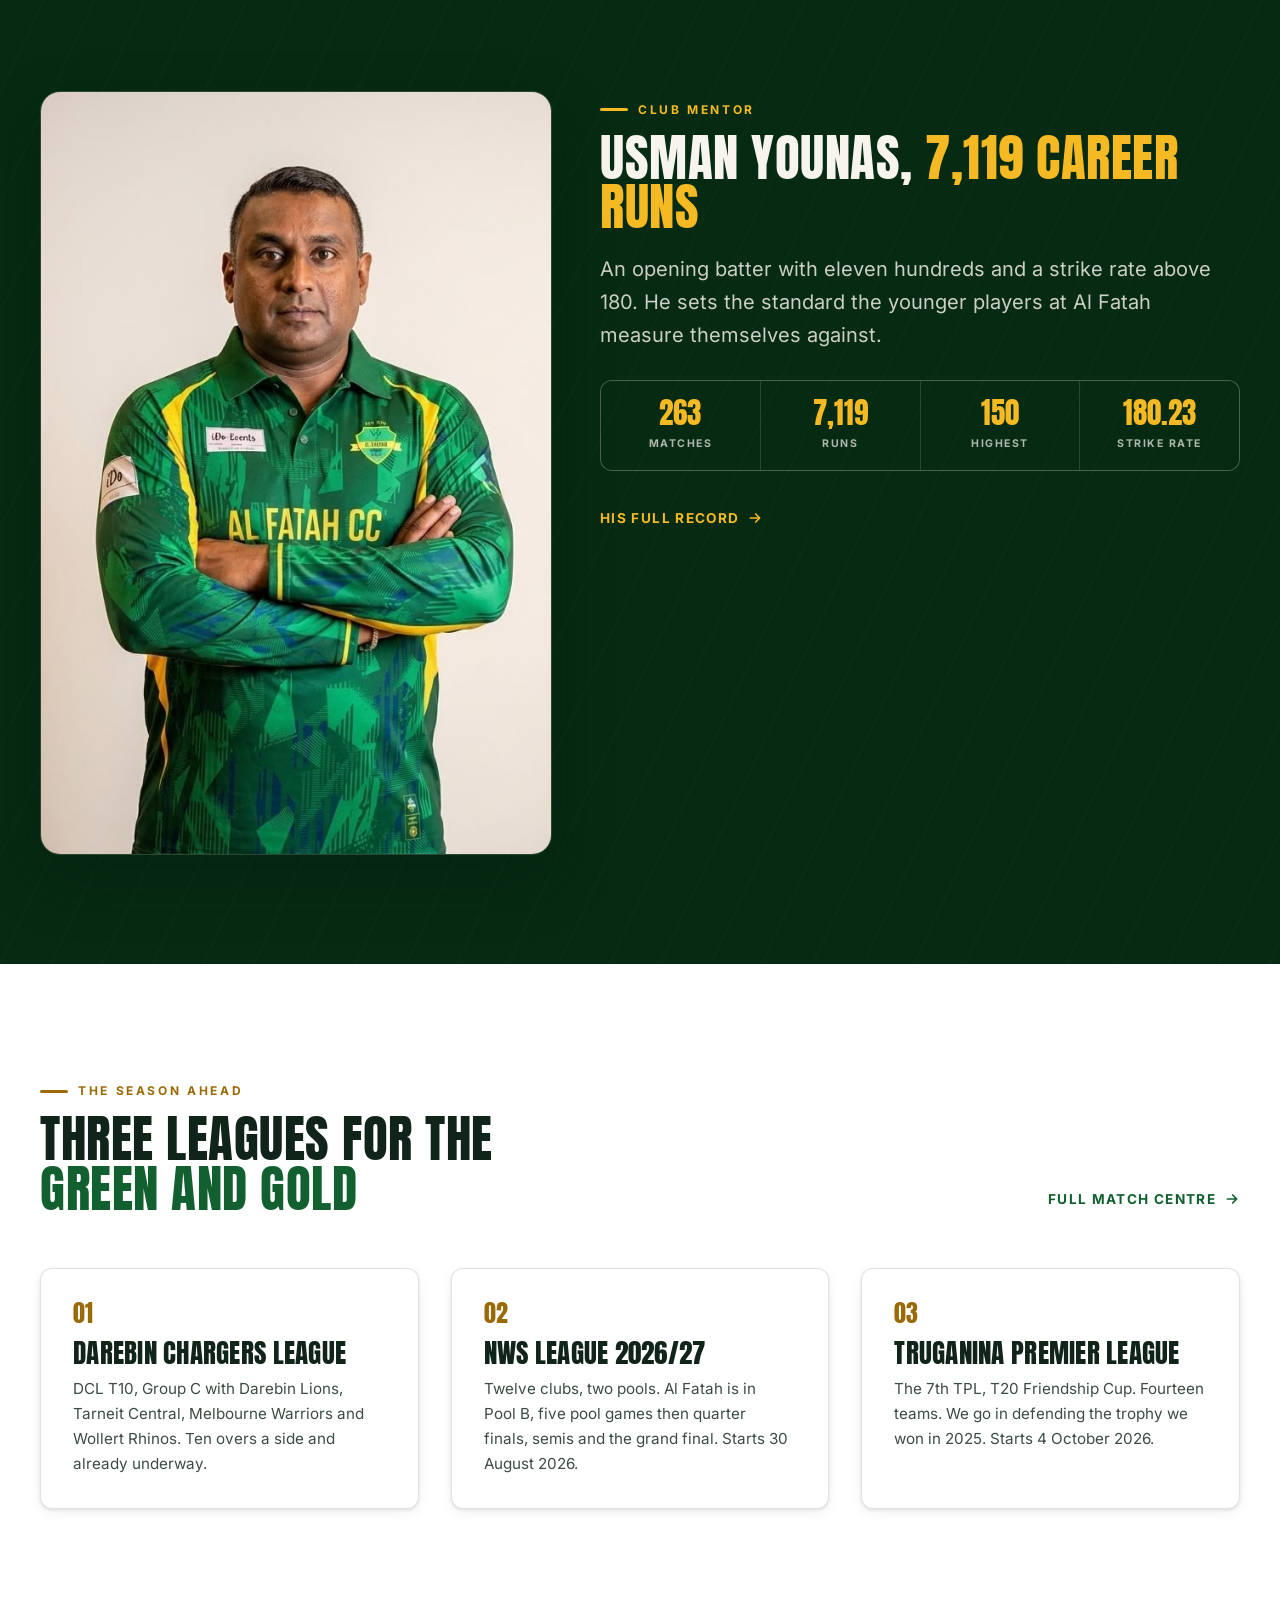
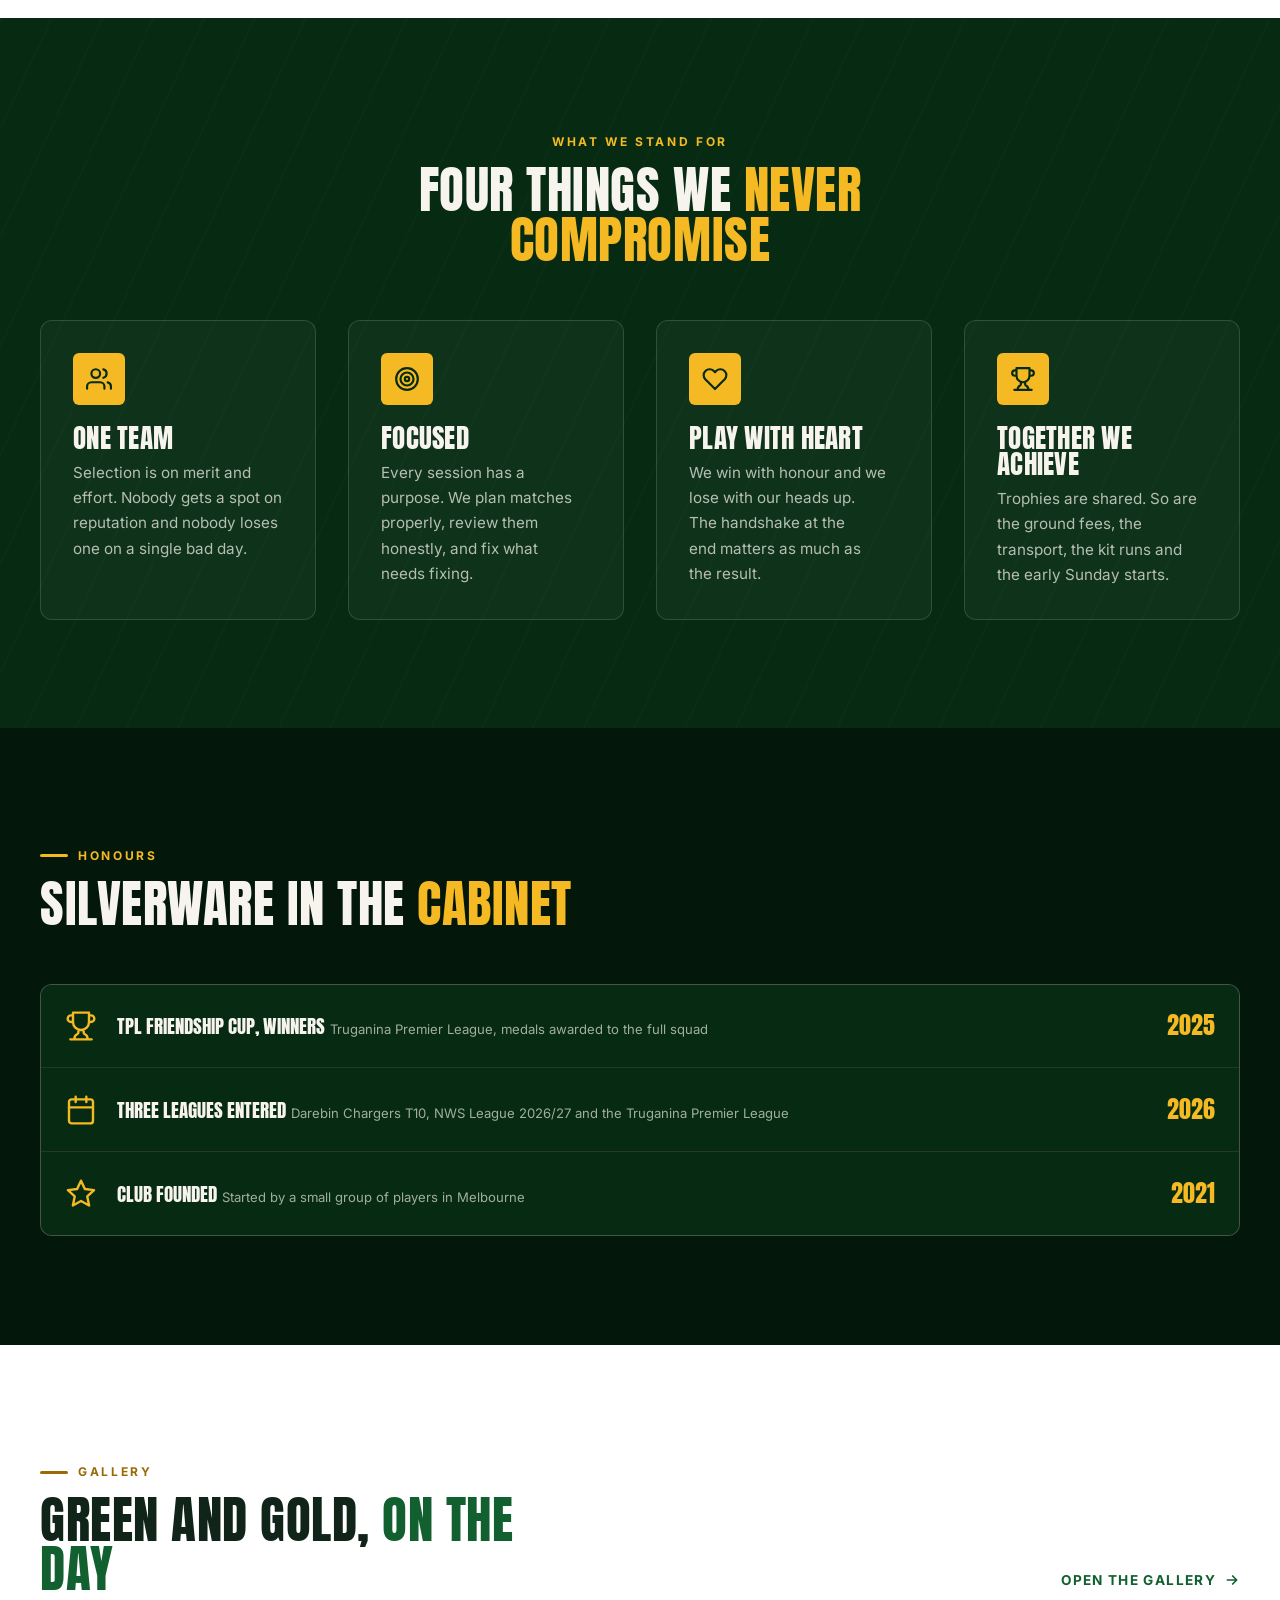
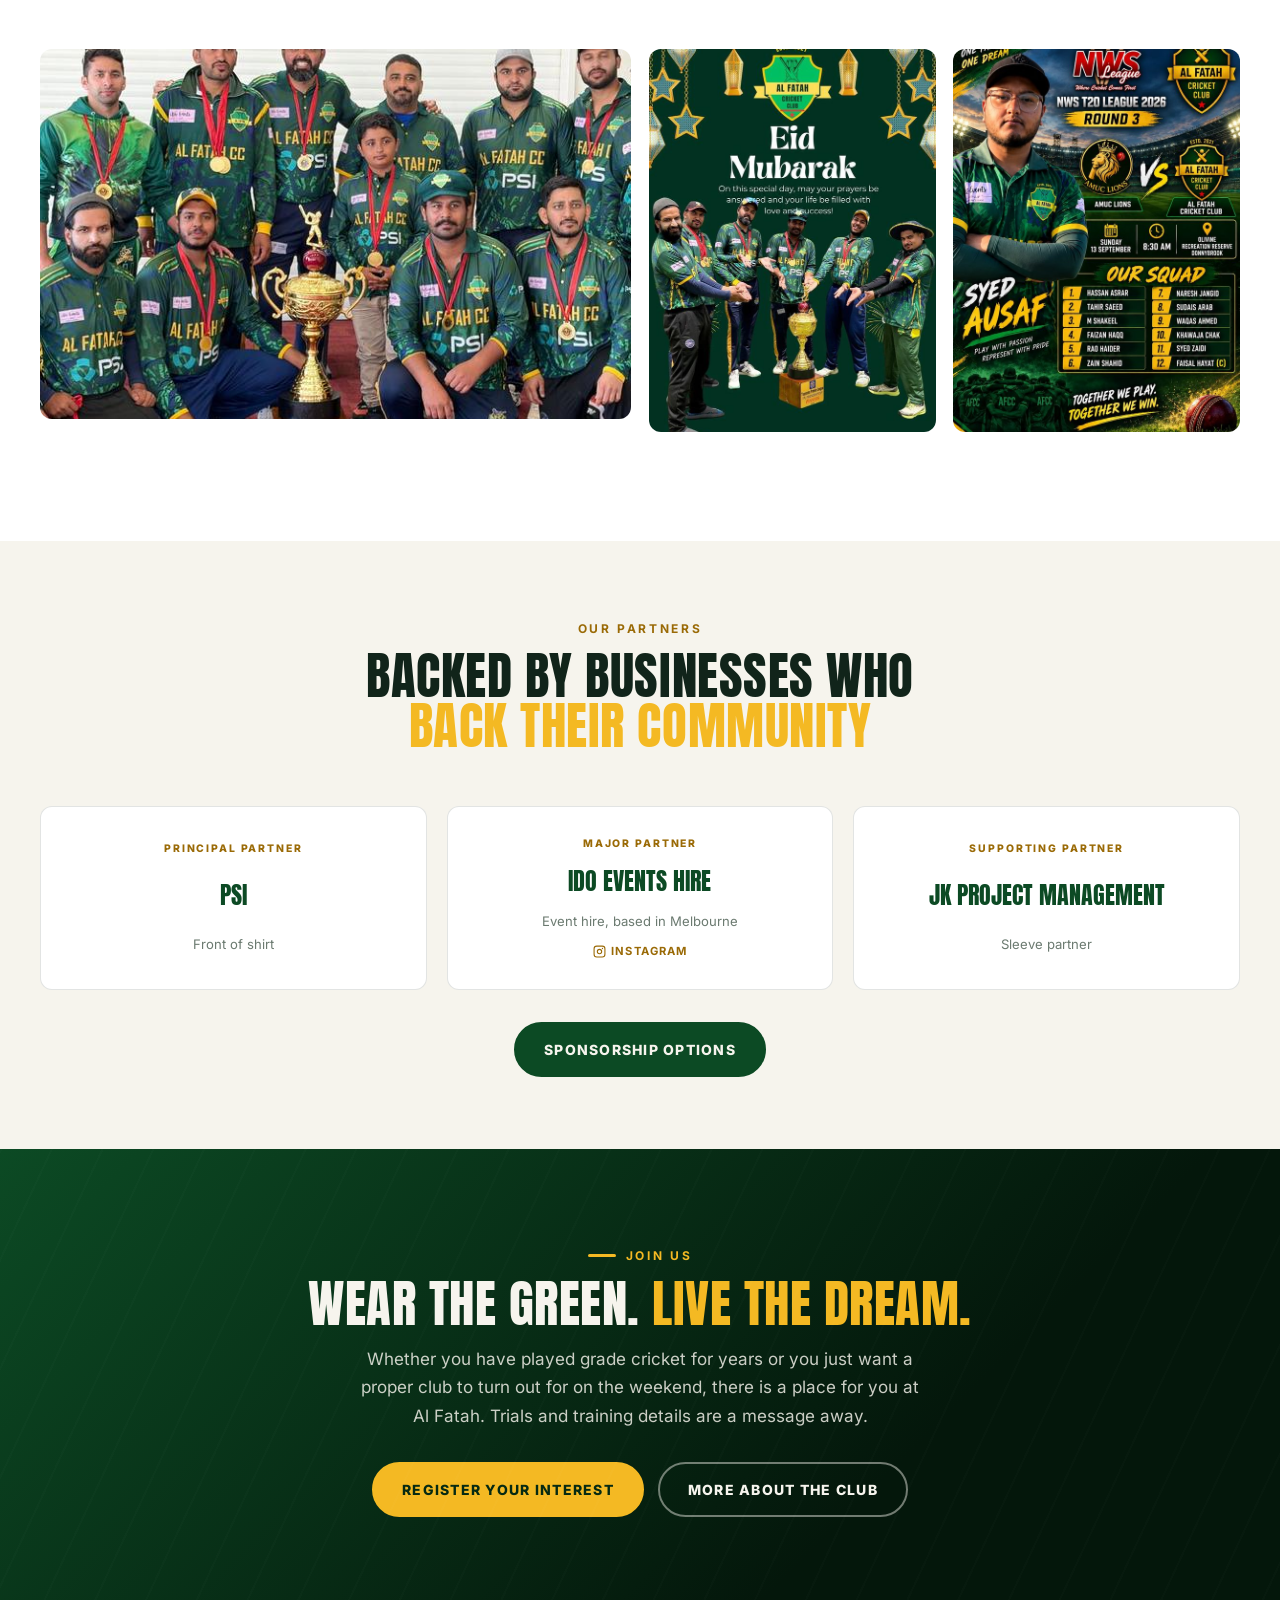
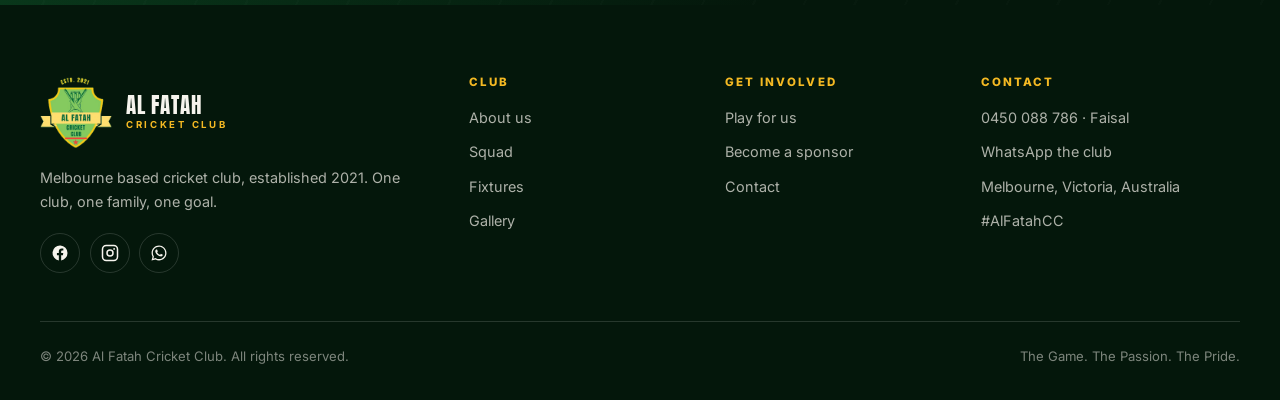
==== commit 532a984d: "Add AMUC Lions fixture and make match posters per fixture The Wollert Rhinos match was still marked " ====
--- a/index.html
+++ b/index.html
@@ -183,7 +183,21 @@
       <div class="nextmatch reveal" style="grid-template-columns:1fr;border:0;background:transparent;padding:0">
         <div style="display:grid;gap:1.25rem;align-items:center;grid-template-columns:1fr">
           <!-- AUTO:HOMENEXT:START -->
-          <p class="lead">No fixture scheduled right now.</p>
+          <div>
+            <span class="nextmatch-tag">Next match &middot; NWS T20 League 2026 · Round 3</span>
+            <p class="nextmatch-teams" style="font-size:clamp(1.5rem,1rem+1.8vw,2.2rem)">
+              AMUC Lions <span class="vs" style="display:inline;font-size:0.6em;margin:0 0.35rem">v</span> Al Fatah CC
+            </p>
+            <ul class="nextmatch-meta" style="margin-top:1.1rem;grid-template-columns:1fr">
+              <li>
+                <svg viewBox="0 0 24 24" fill="none" stroke="currentColor" stroke-width="2" stroke-linecap="round" stroke-linejoin="round" aria-hidden="true"><rect x="3" y="4" width="18" height="18" rx="2"/><path d="M16 2v4M8 2v4M3 10h18"/></svg>
+                <span><strong>Sunday 13 Sep 2026, 8:30 am, Olivine Recreation Reserve, Donnybrook</strong></span>
+              </li>
+            </ul>
+            <p style="margin-top:1.5rem">
+              <a class="btn btn-sm" href="fixtures.html">Match details &amp; squad</a>
+            </p>
+          </div>
         <!-- AUTO:HOMENEXT:END -->
 
         </div>
@@ -499,7 +513,7 @@
           <span class="gallery-caption">Eid Mubarak</span>
         </a>
         <a class="gallery-item tall" href="fixtures.html" aria-label="Match day squad">
-          <img src="assets/img/matchday-wollert-thumb.jpg" alt="Match day squad poster for the fixture against Wollert Rhinos" width="700" height="1050" loading="lazy">
+          <img src="assets/img/matchday-amuc-thumb.jpg" alt="Match day squad poster for the fixture against AMUC Lions" width="700" height="1050" loading="lazy">
           <span class="gallery-caption">Match day squad</span>
         </a>
       </div>
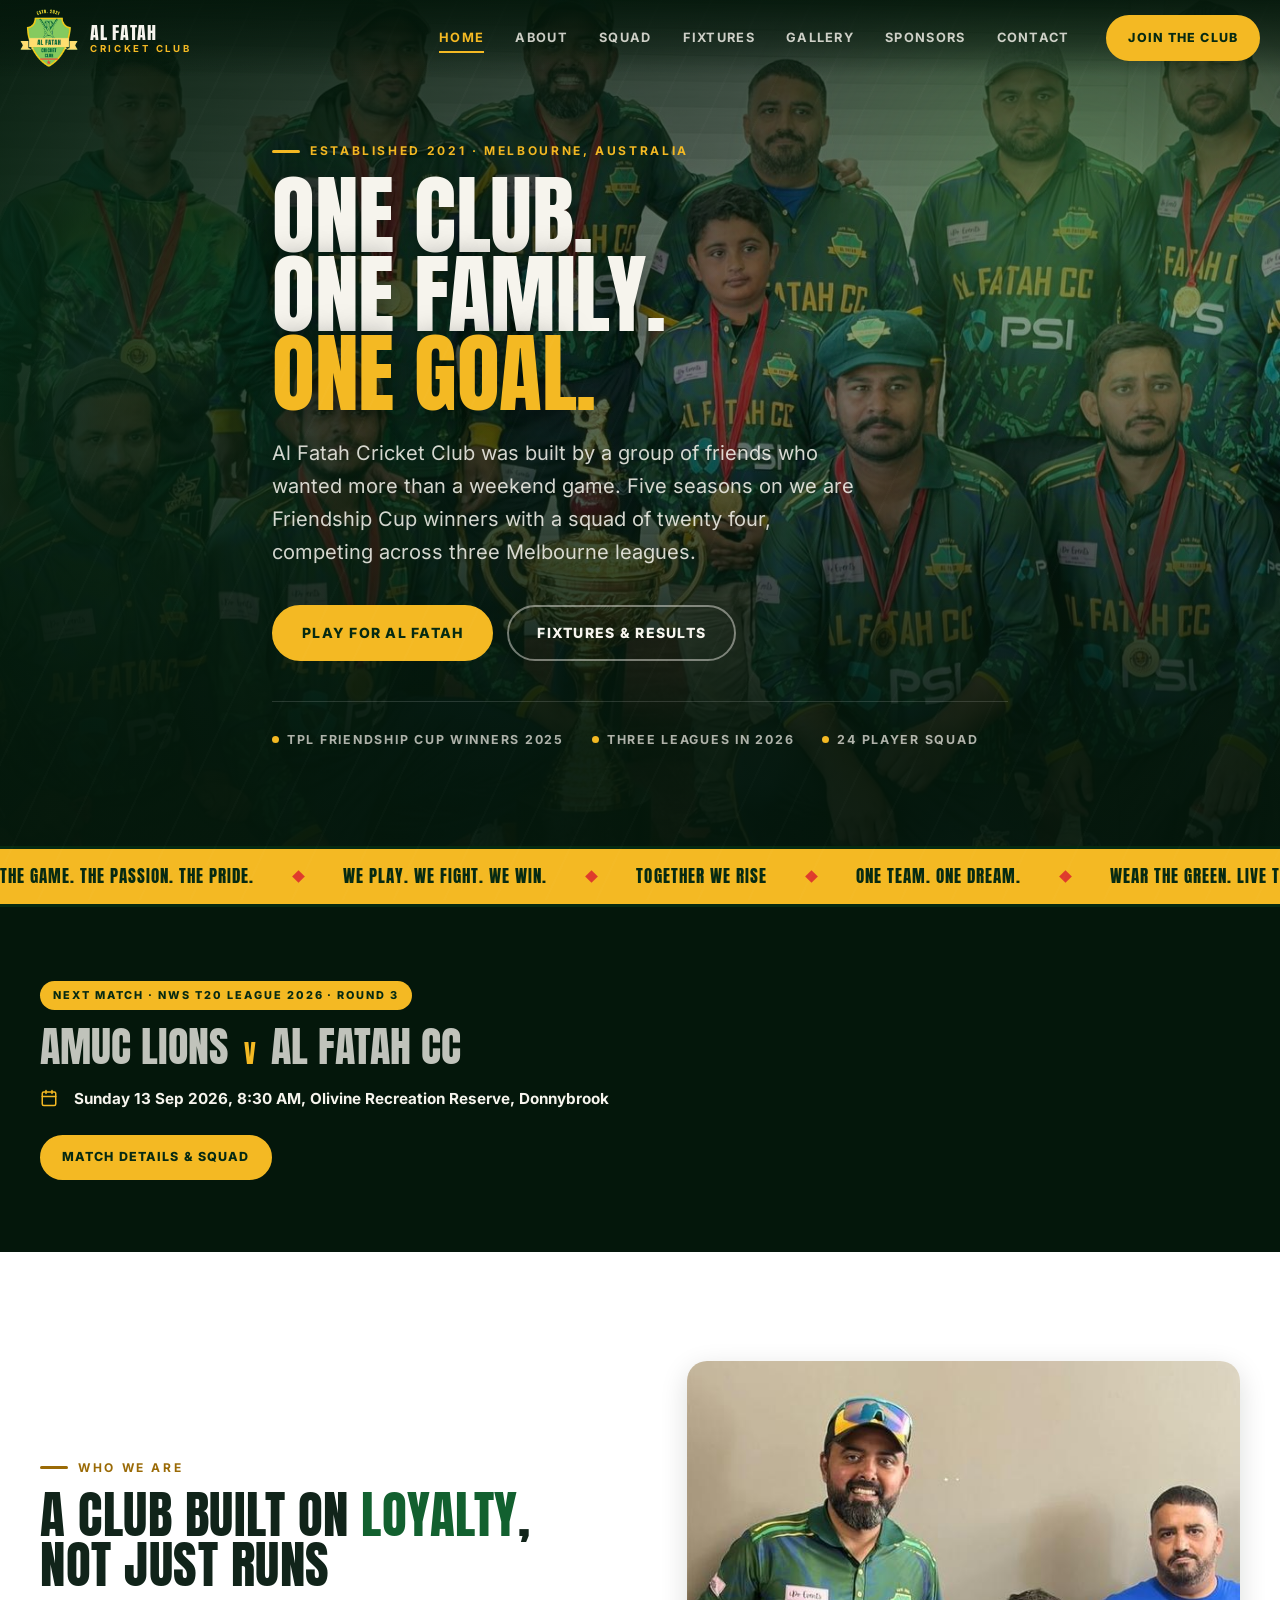
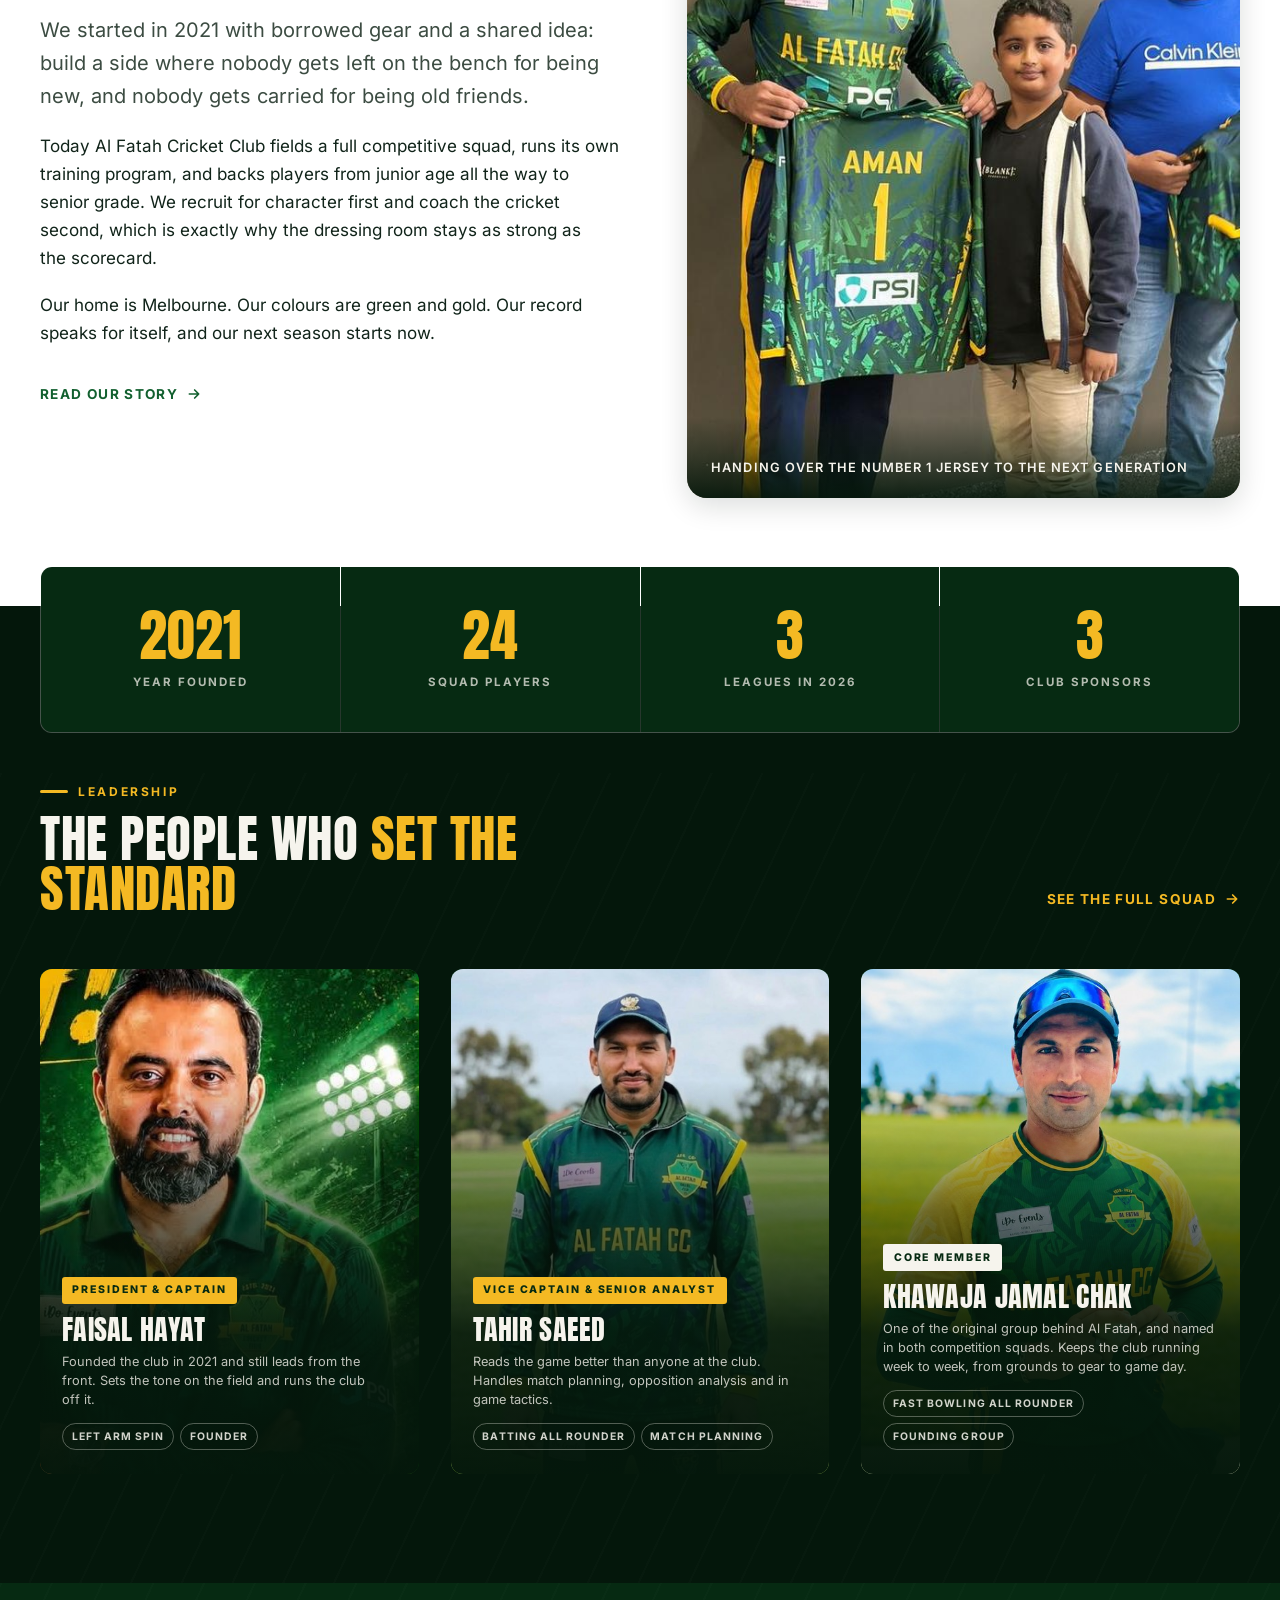
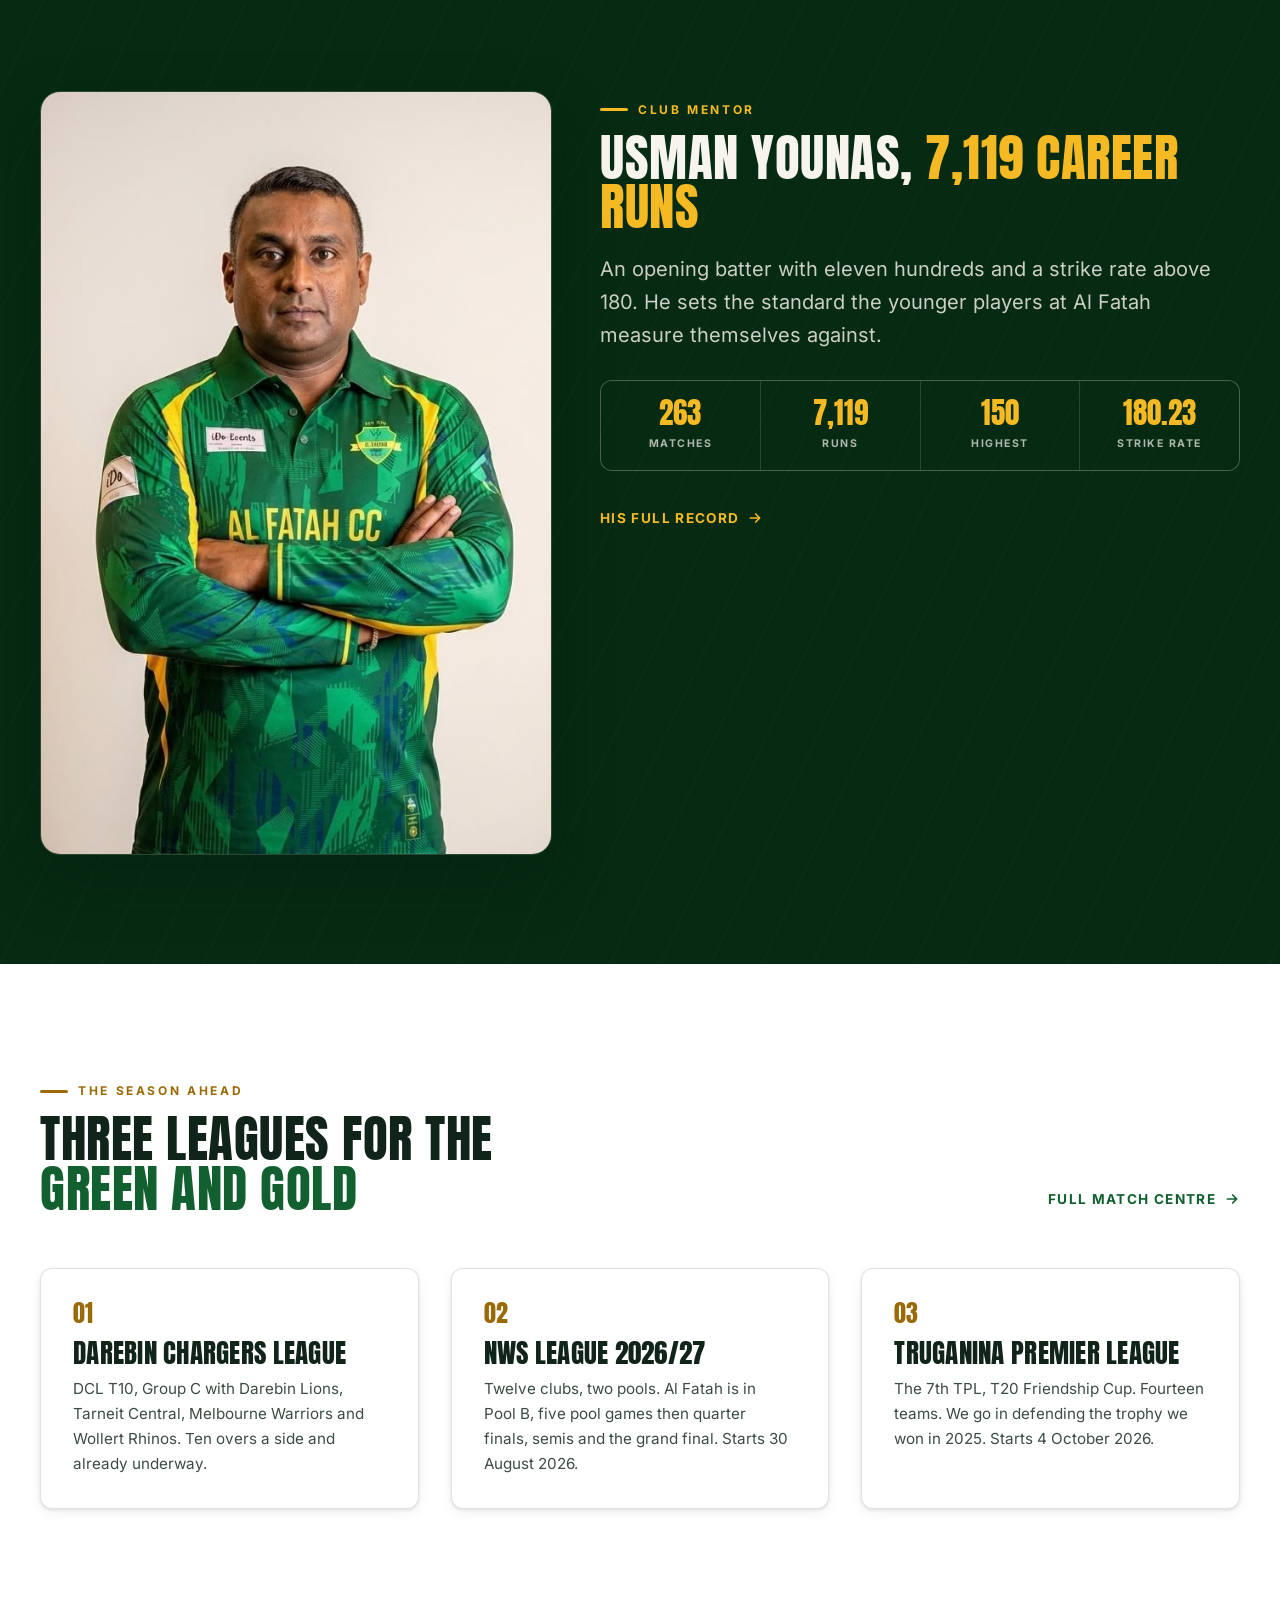
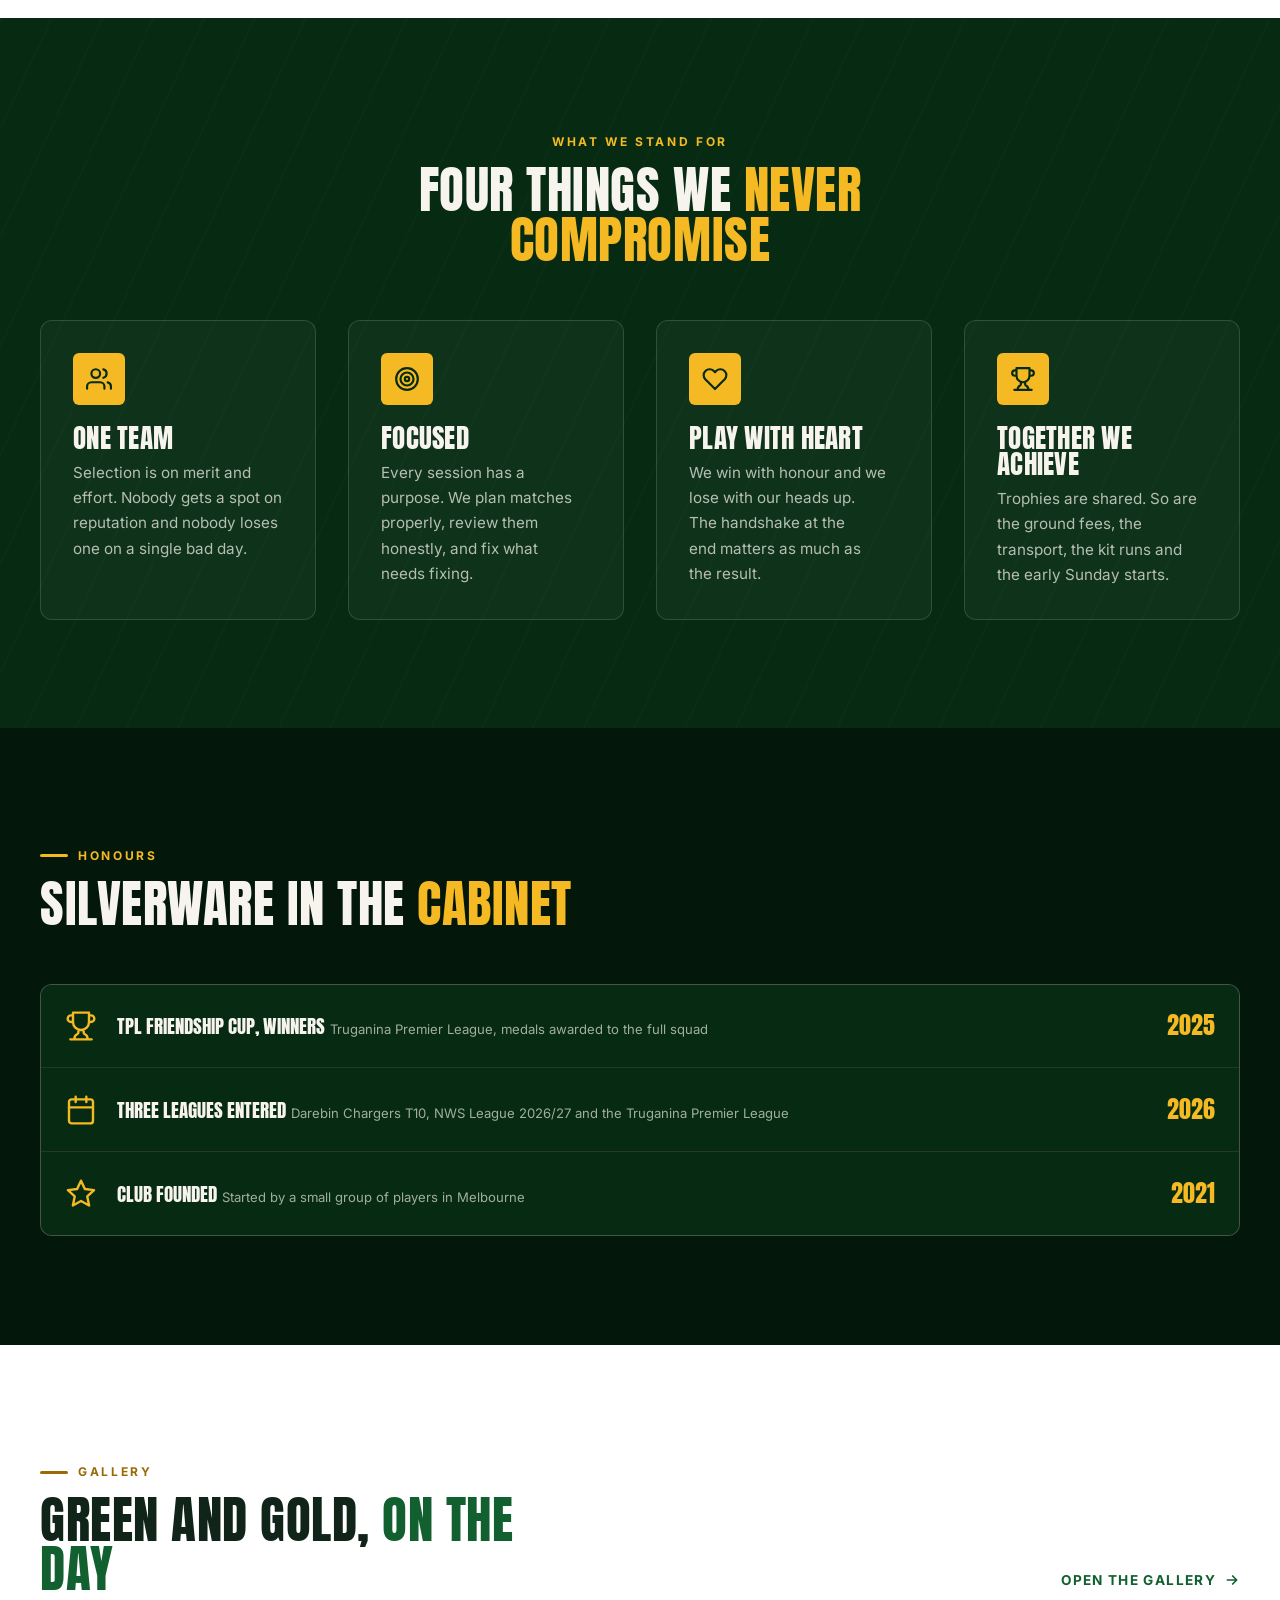
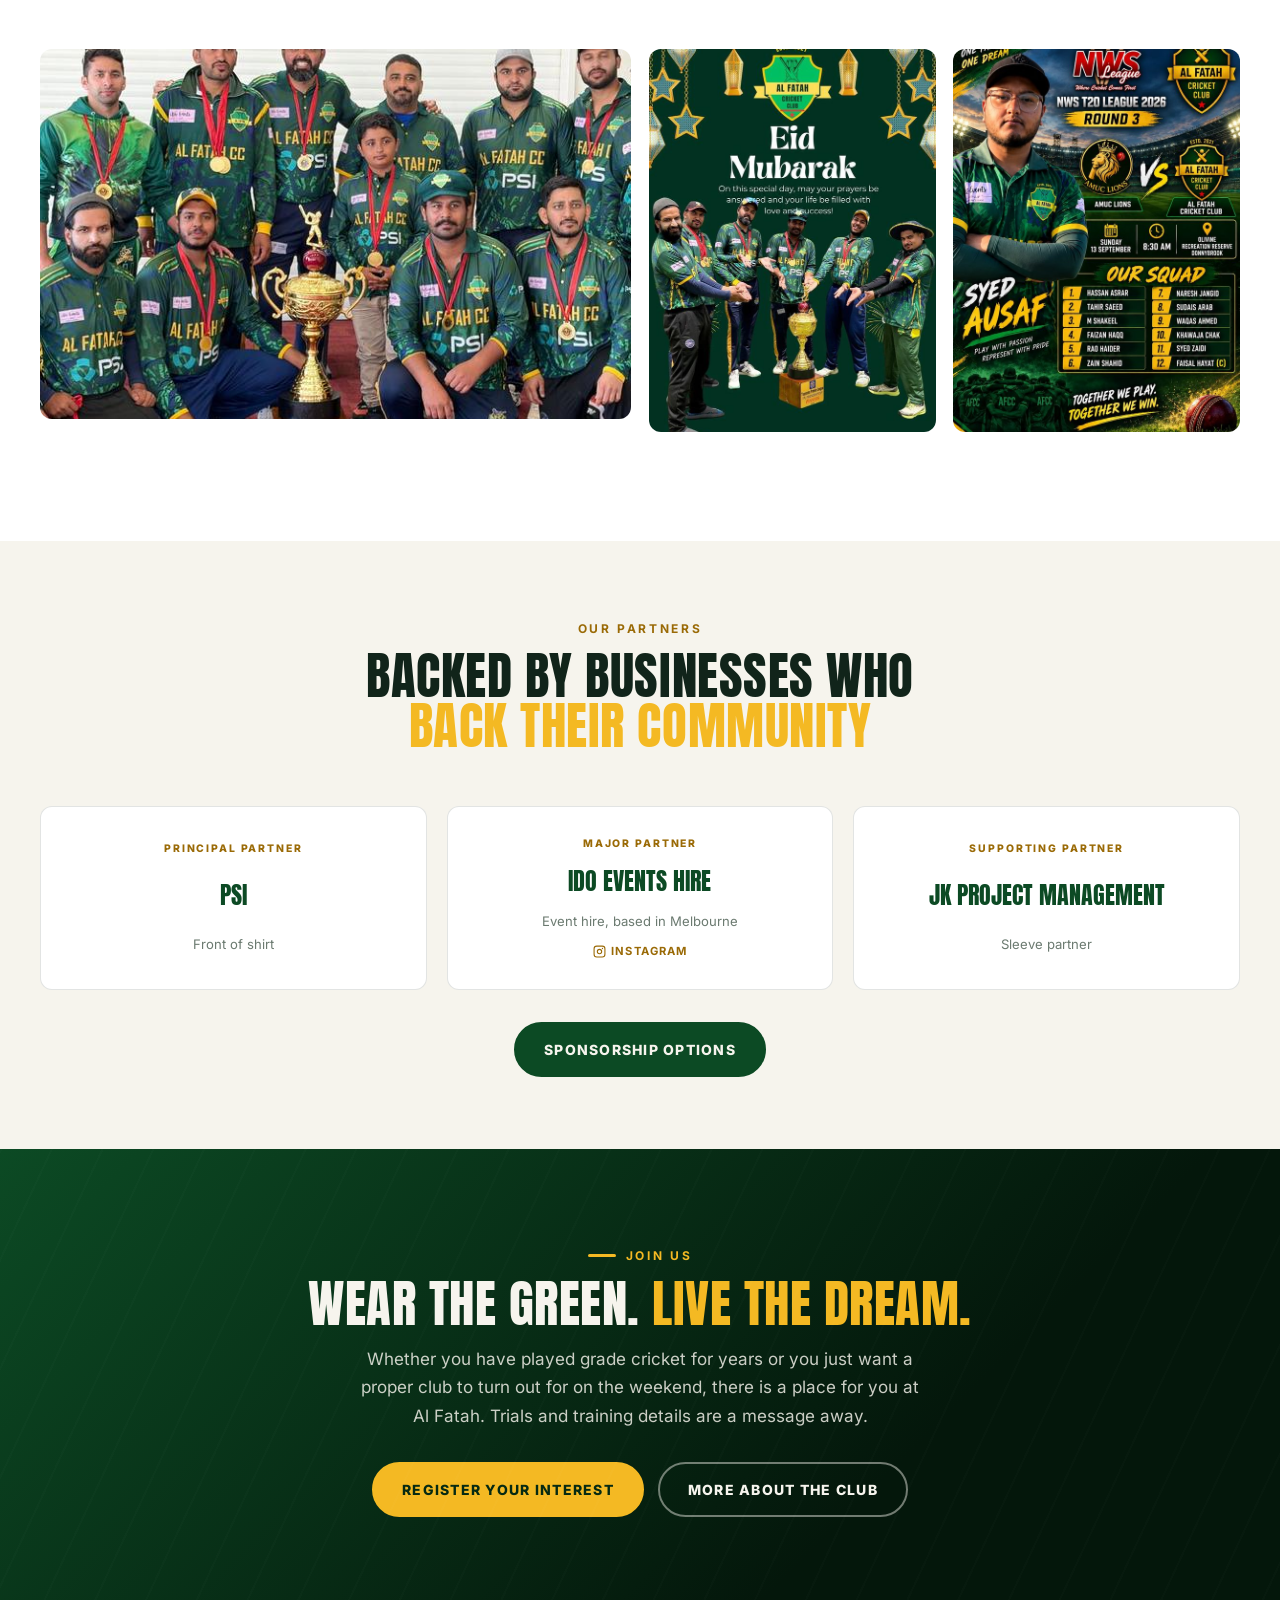
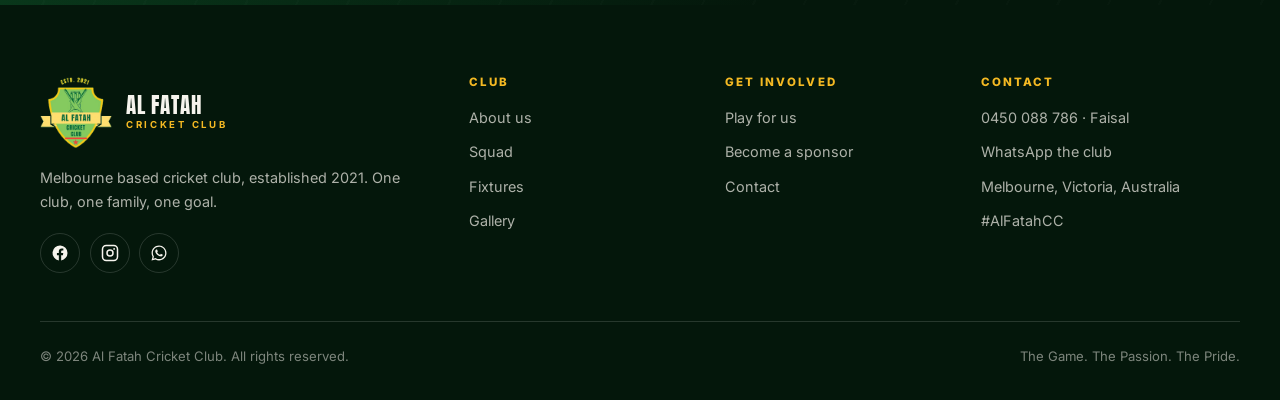
==== commit fa54b1bf: "Update fixtures from the club sheet [skip ci]" ====
--- a/index.html
+++ b/index.html
@@ -191,7 +191,7 @@
             <ul class="nextmatch-meta" style="margin-top:1.1rem;grid-template-columns:1fr">
               <li>
                 <svg viewBox="0 0 24 24" fill="none" stroke="currentColor" stroke-width="2" stroke-linecap="round" stroke-linejoin="round" aria-hidden="true"><rect x="3" y="4" width="18" height="18" rx="2"/><path d="M16 2v4M8 2v4M3 10h18"/></svg>
-                <span><strong>Sunday 13 Sep 2026, 8:30 am, Olivine Recreation Reserve, Donnybrook</strong></span>
+                <span><strong>Sunday 13 Sep 2026, 8:30 AM, Olivine Recreation Reserve, Donnybrook</strong></span>
               </li>
             </ul>
             <p style="margin-top:1.5rem">
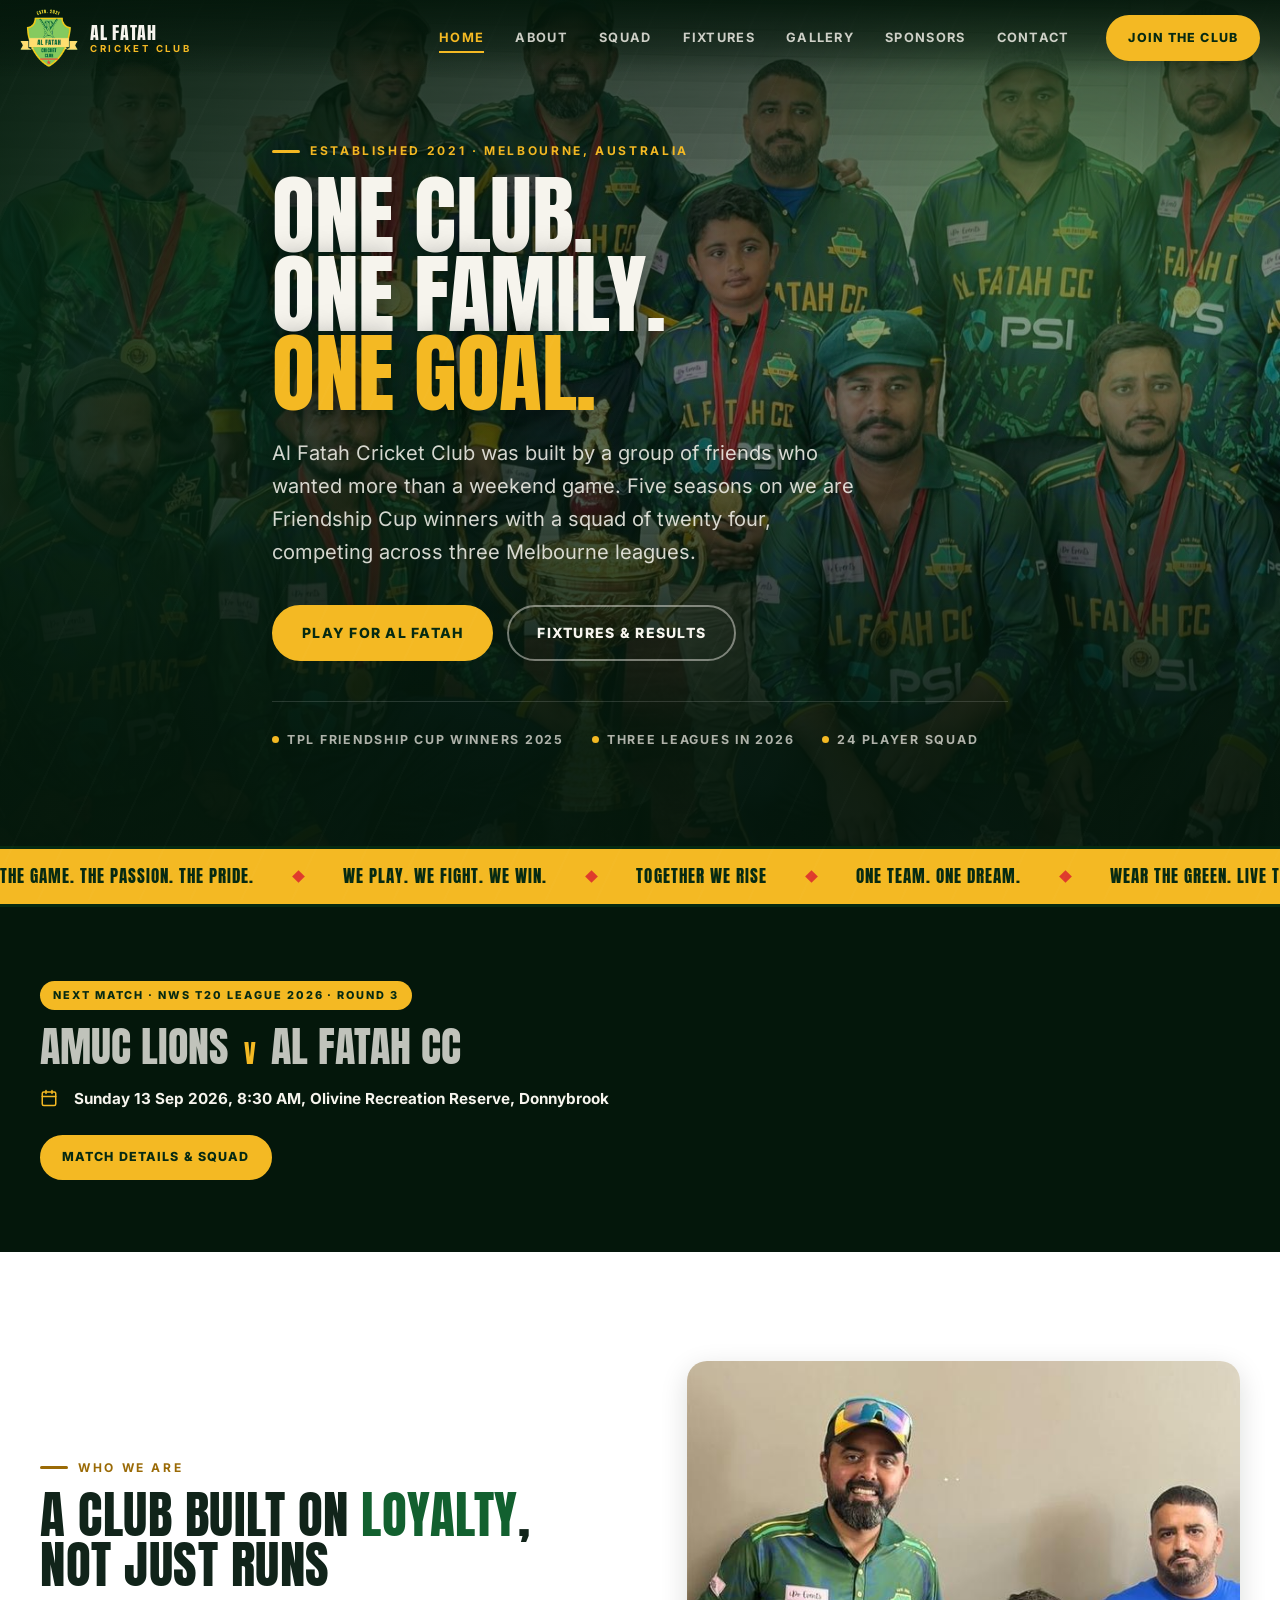
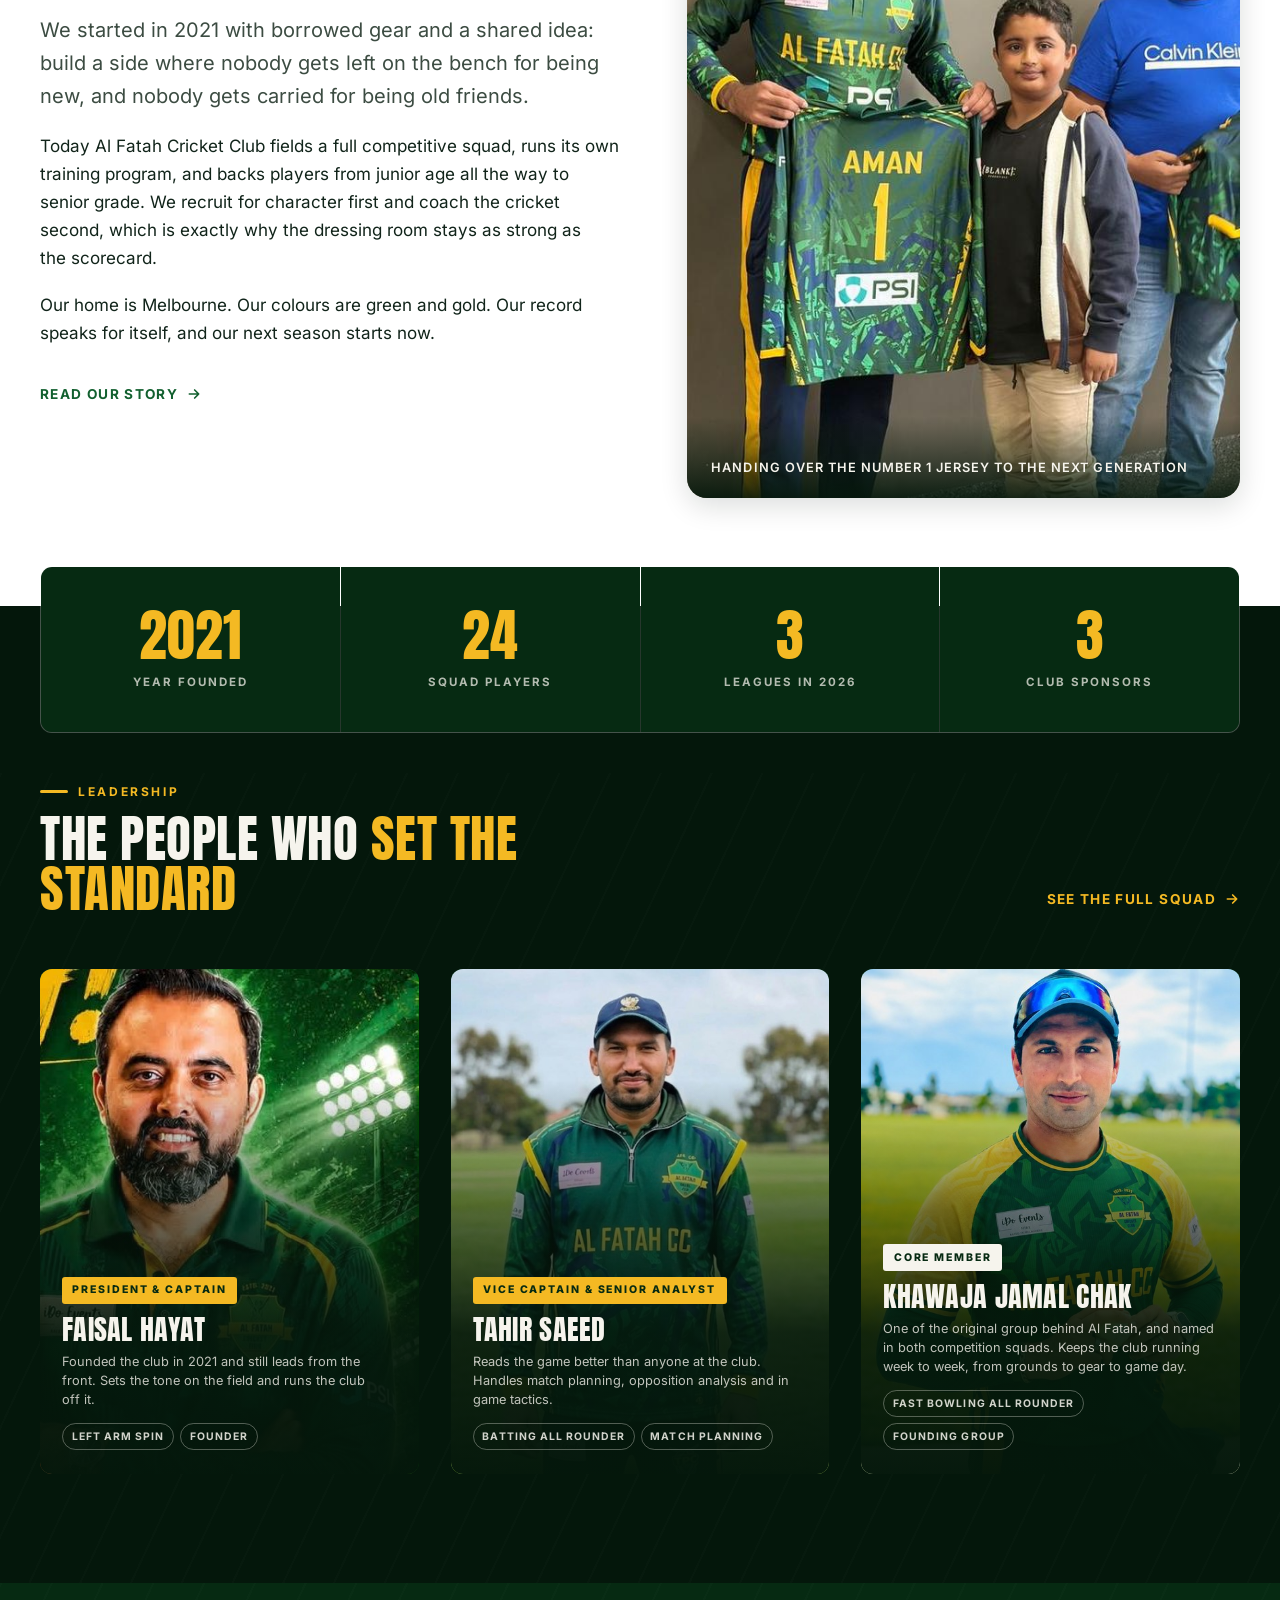
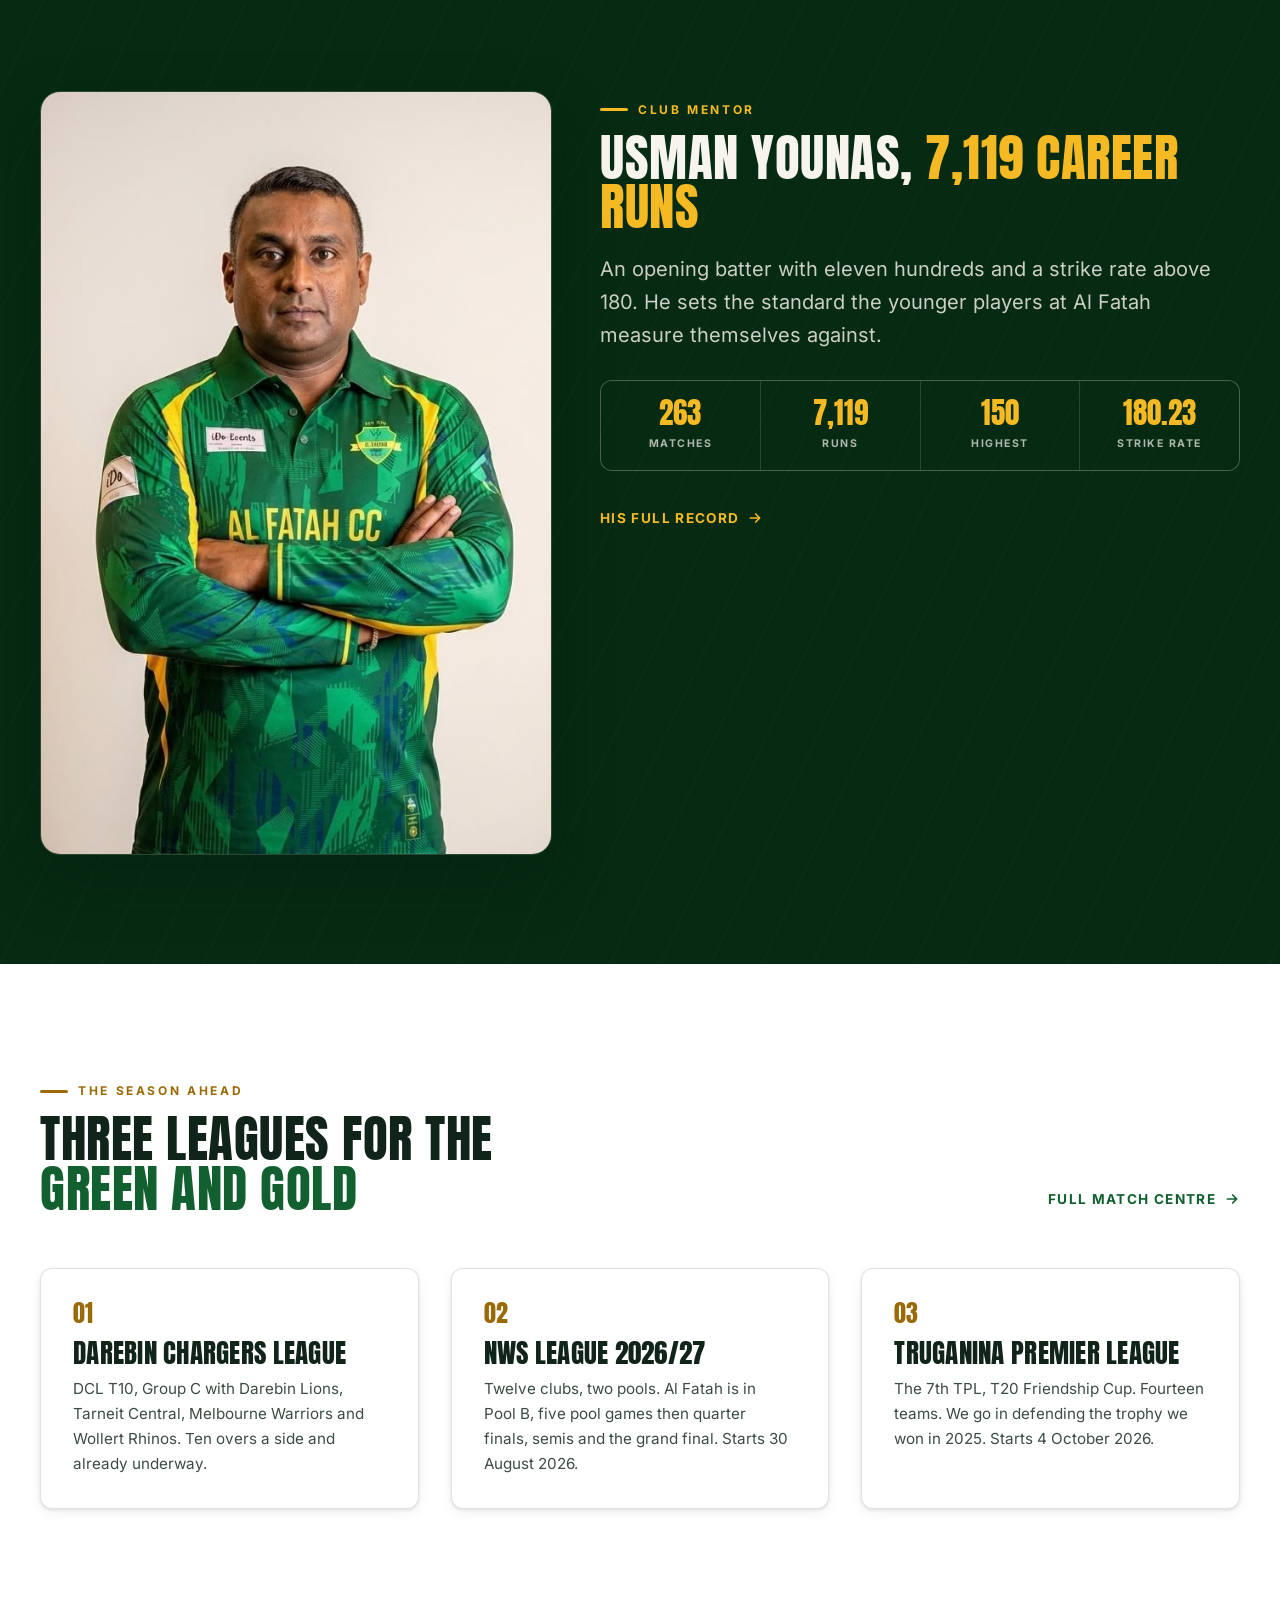
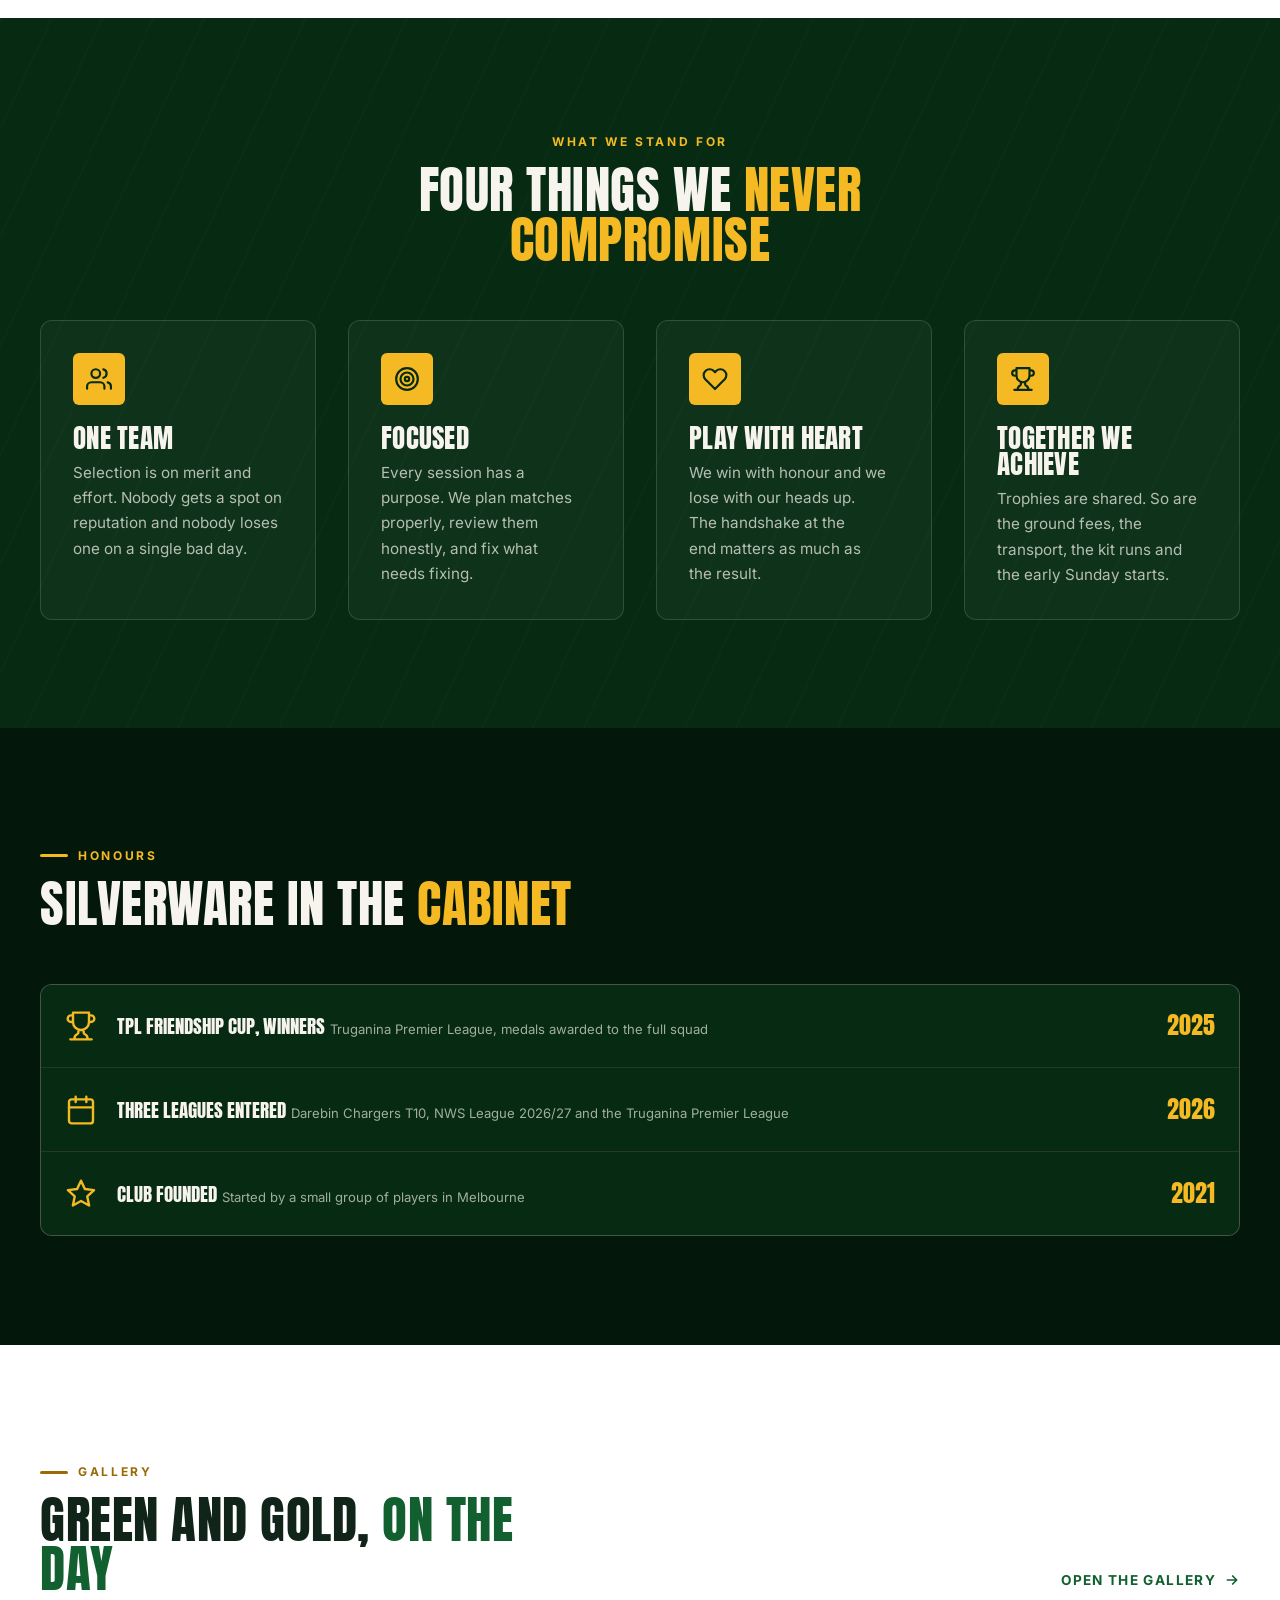
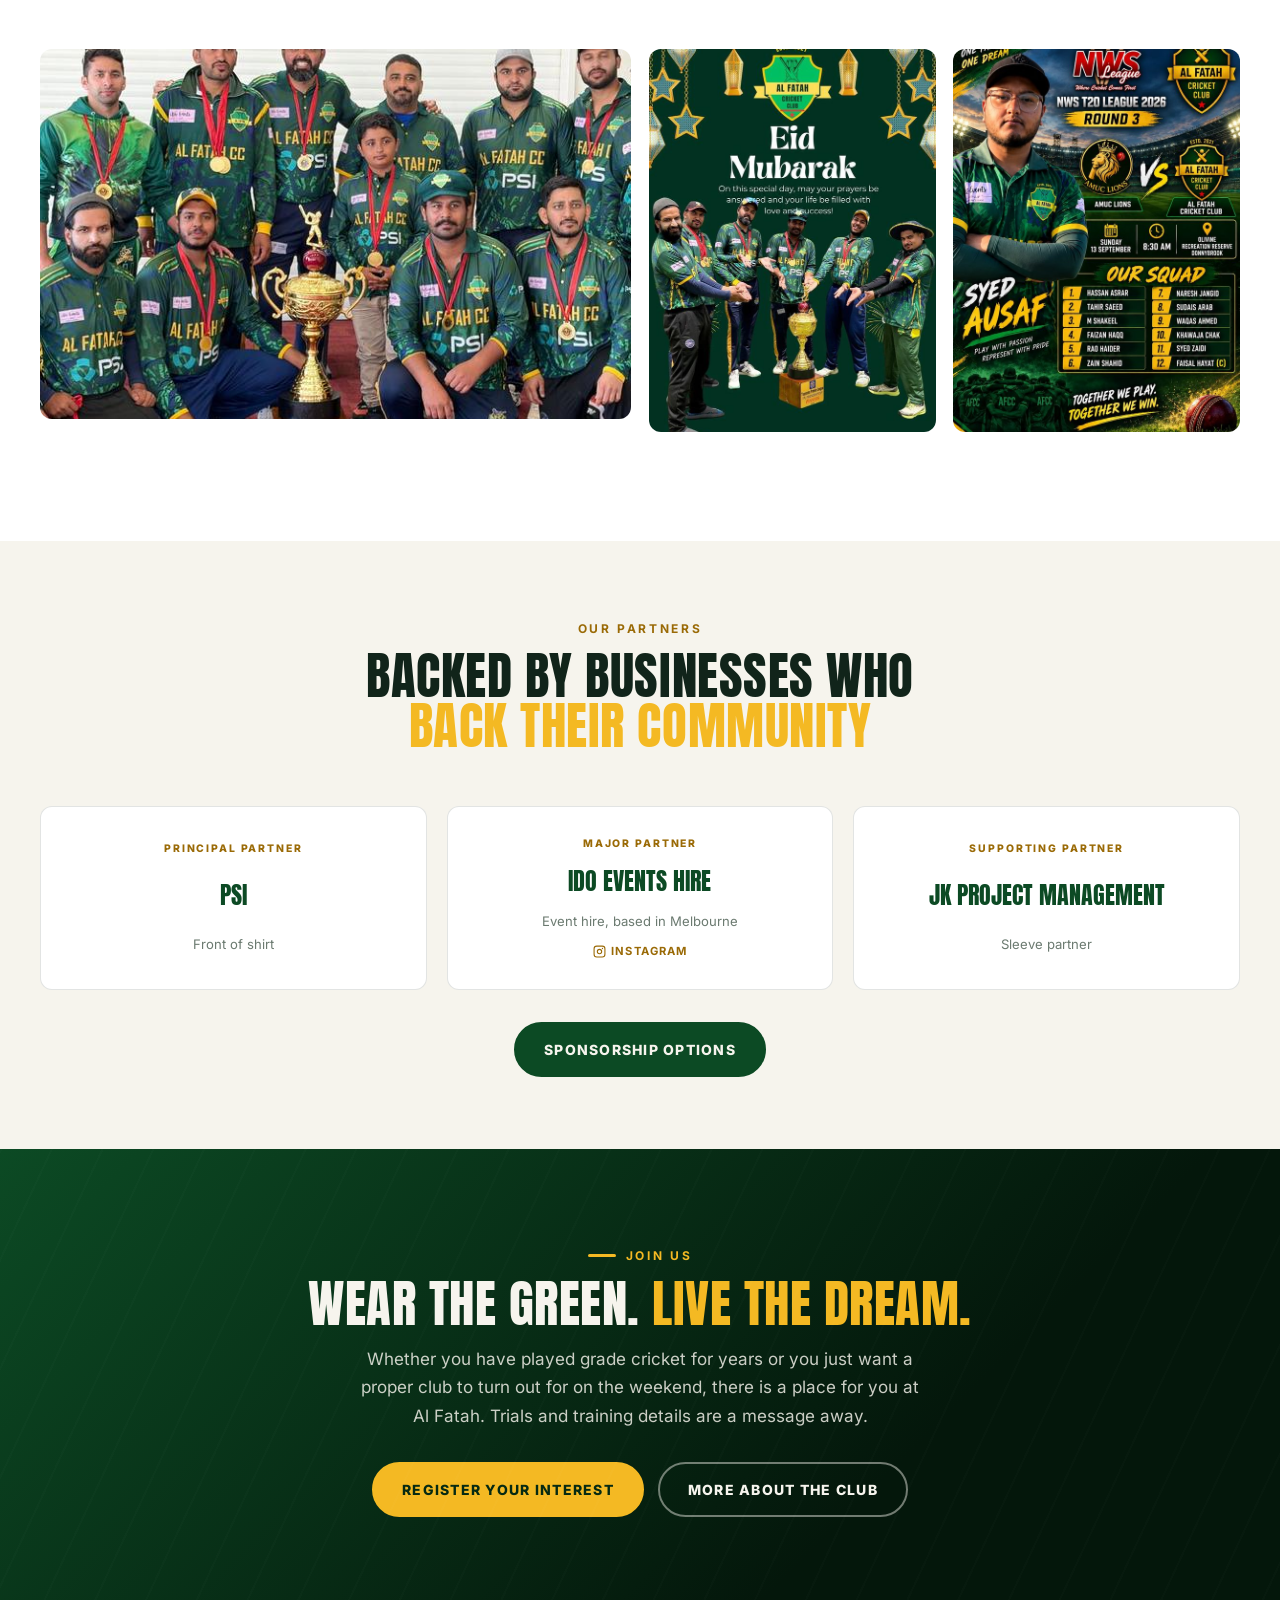
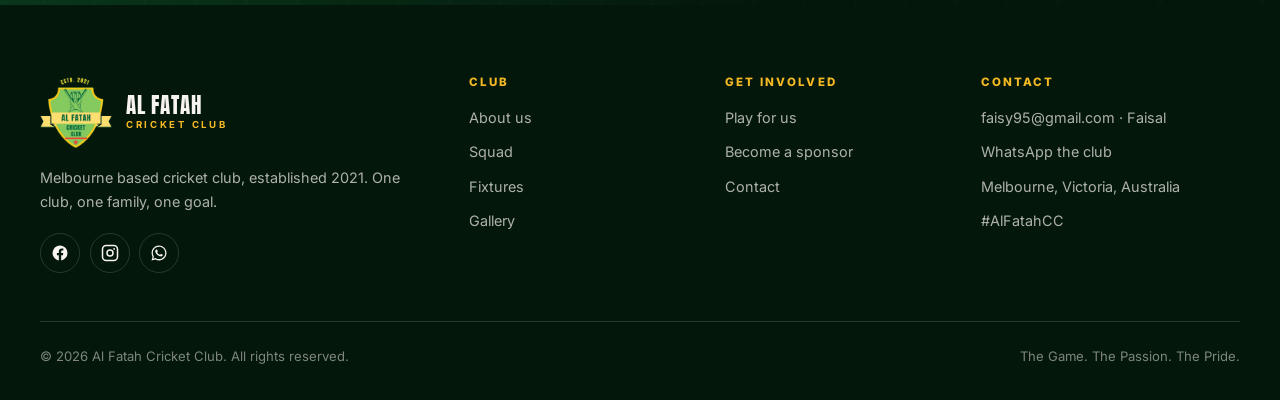
==== commit 614e96c5: "Replace Faisal's phone number with his email address His personal mobile was published in the footer" ====
--- a/index.html
+++ b/index.html
@@ -48,7 +48,7 @@
     { "@type": "SportsOrganization", "name": "NWS League" },
     { "@type": "SportsOrganization", "name": "Truganina Premier League" }
   ],
-  "telephone": "+61450088786",
+  "telephone": "+61403053888",
   "sameAs": [
     "https://www.facebook.com/people/Al-Fatah-Cricket-Club/100093400394322/",
     "https://www.instagram.com/alfatahcc/"
@@ -617,7 +617,7 @@
       <div class="footer-col">
         <h3>Contact</h3>
         <ul>
-          <li><a href="tel:+61450088786">0450 088 786 &middot; Faisal</a></li>
+          <li><a href="mailto:faisy95@gmail.com">faisy95@gmail.com &middot; Faisal</a></li>
         <li><a href="https://wa.me/61403053888" rel="noopener">WhatsApp the club</a></li>
           <li>Melbourne, Victoria, Australia</li>
           <li>#AlFatahCC</li>
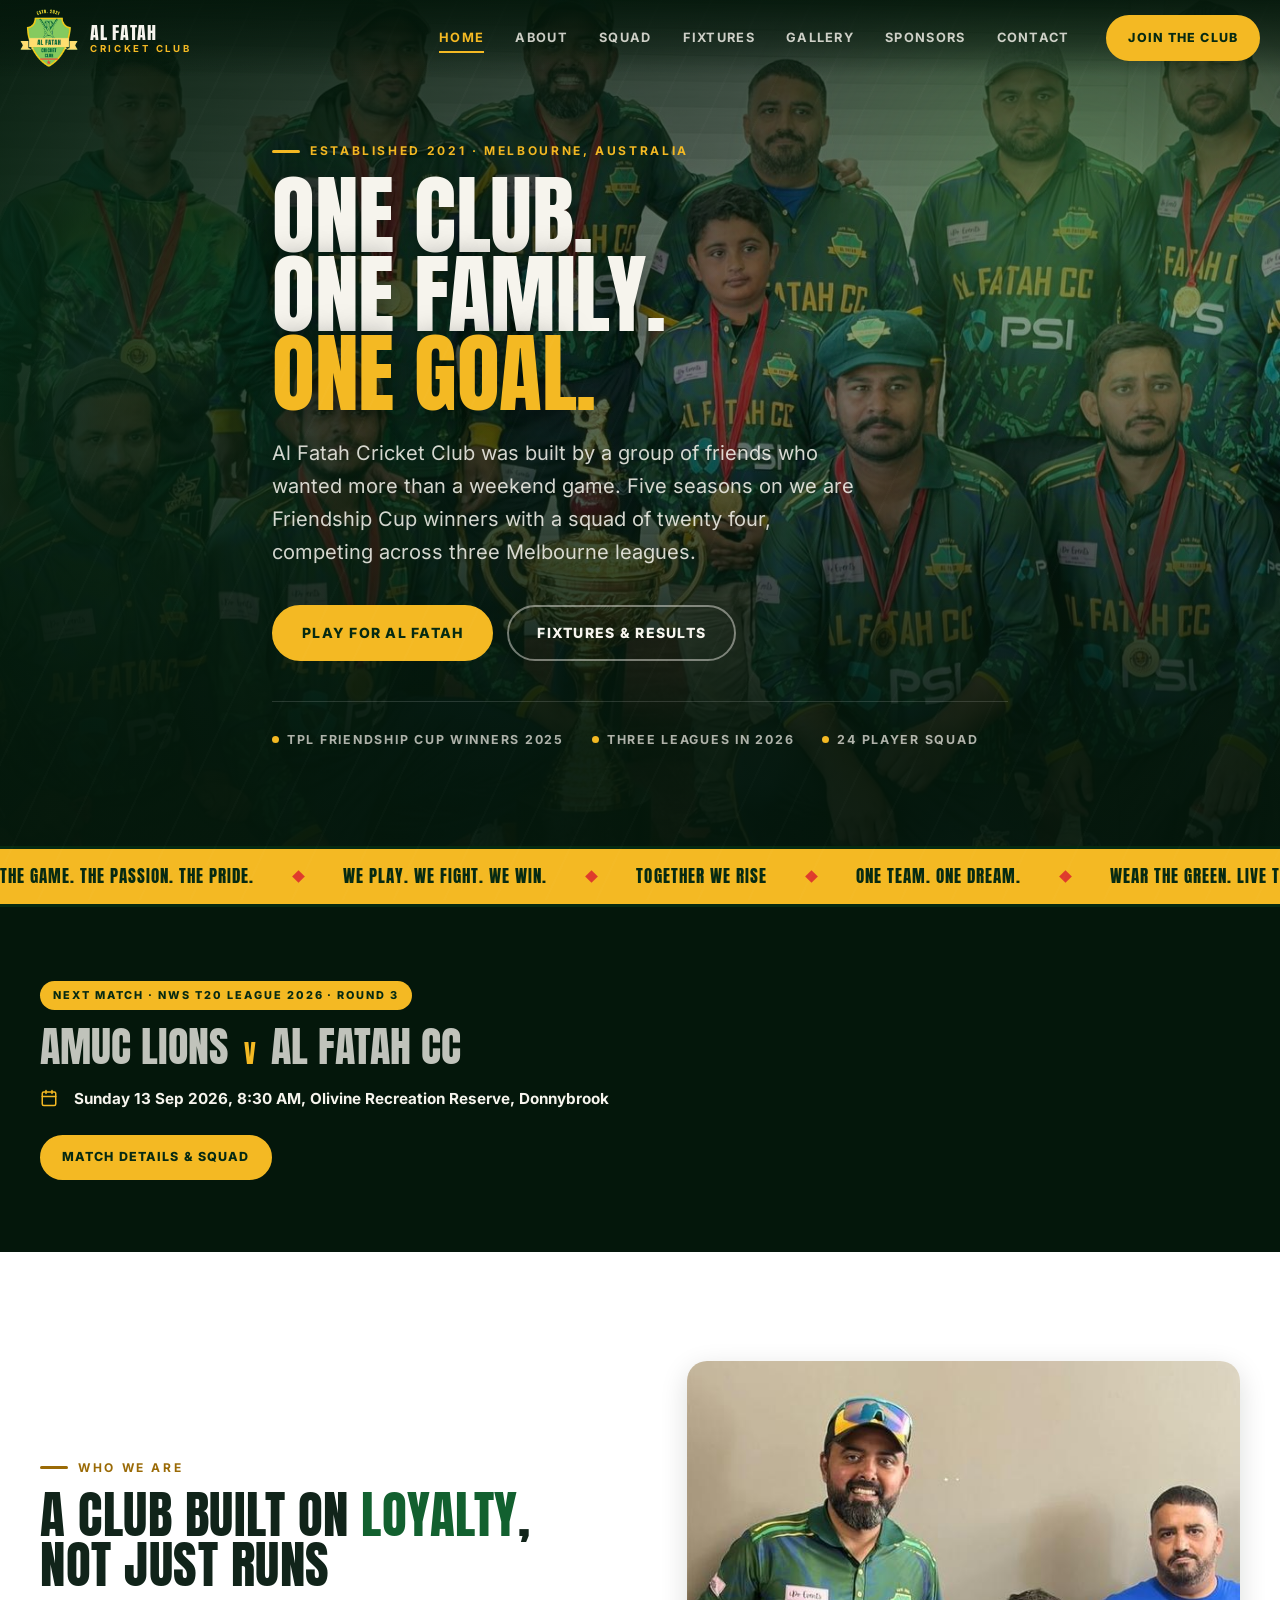
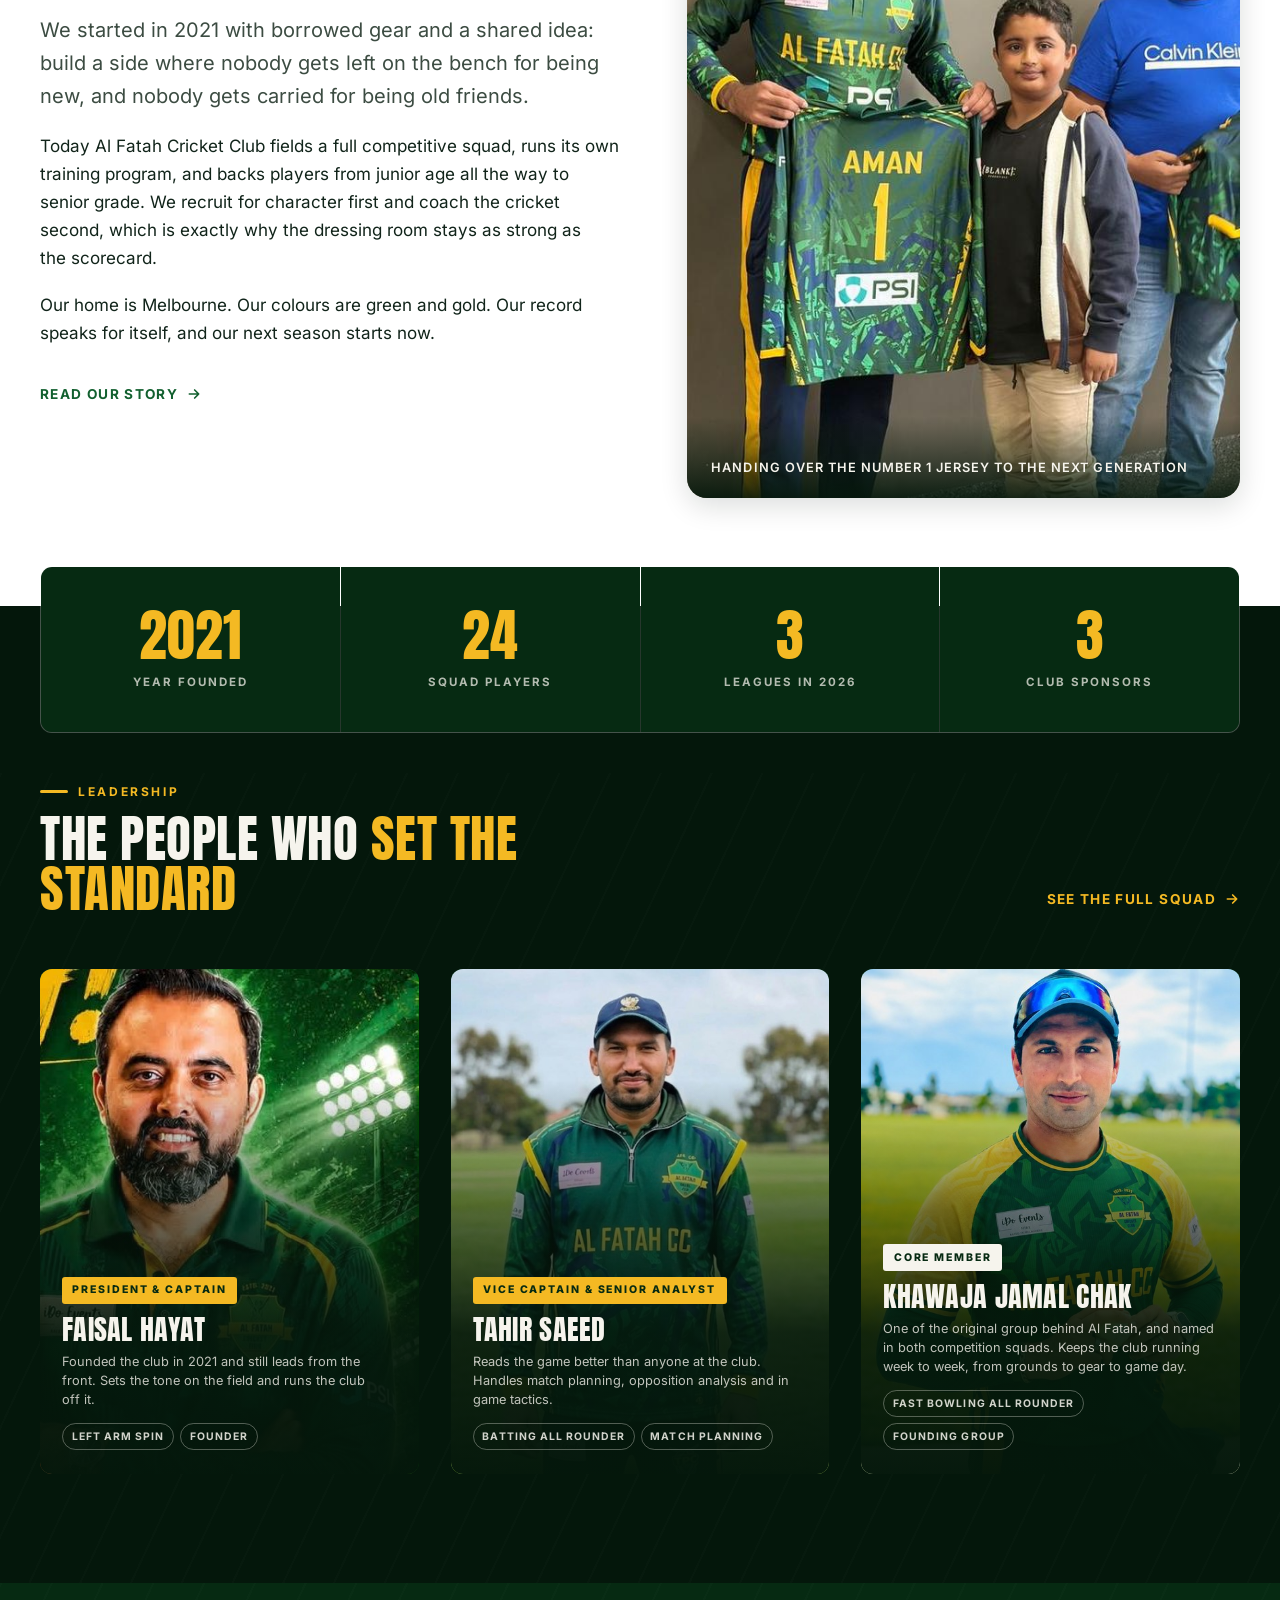
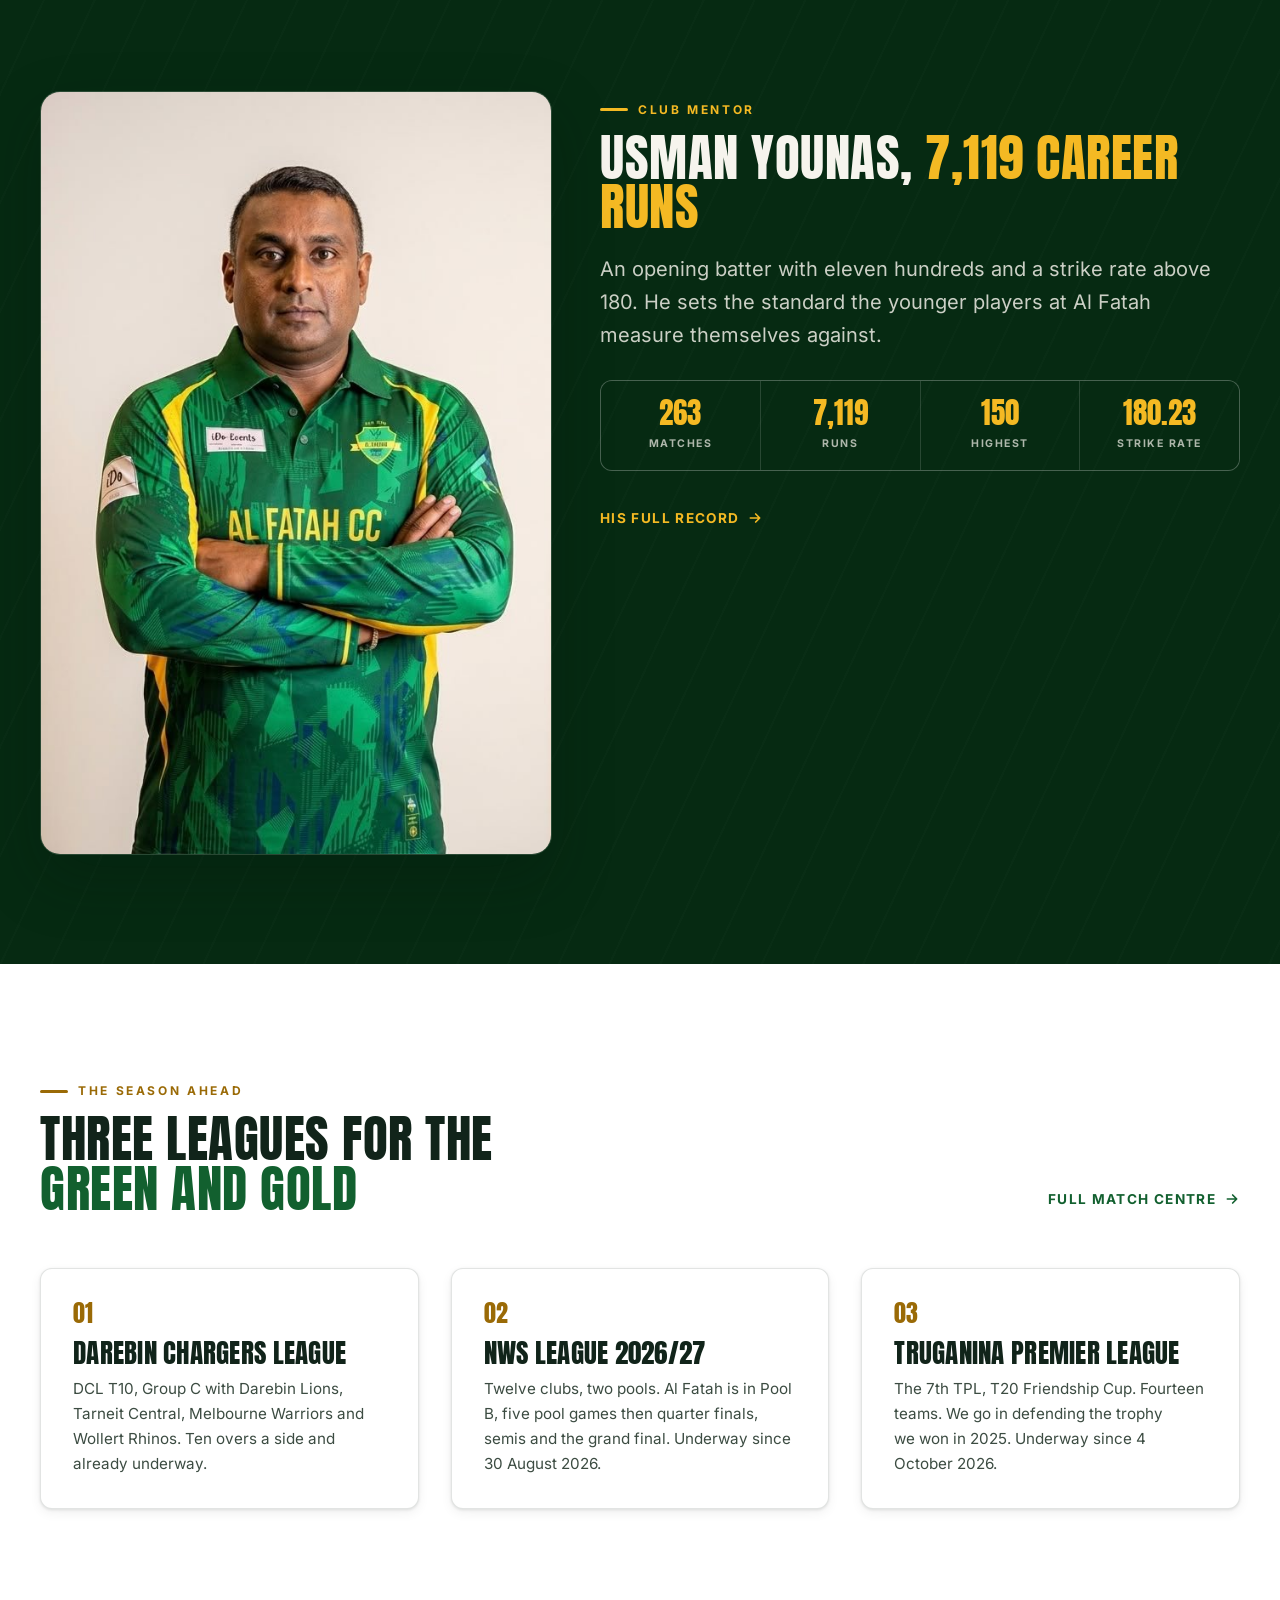
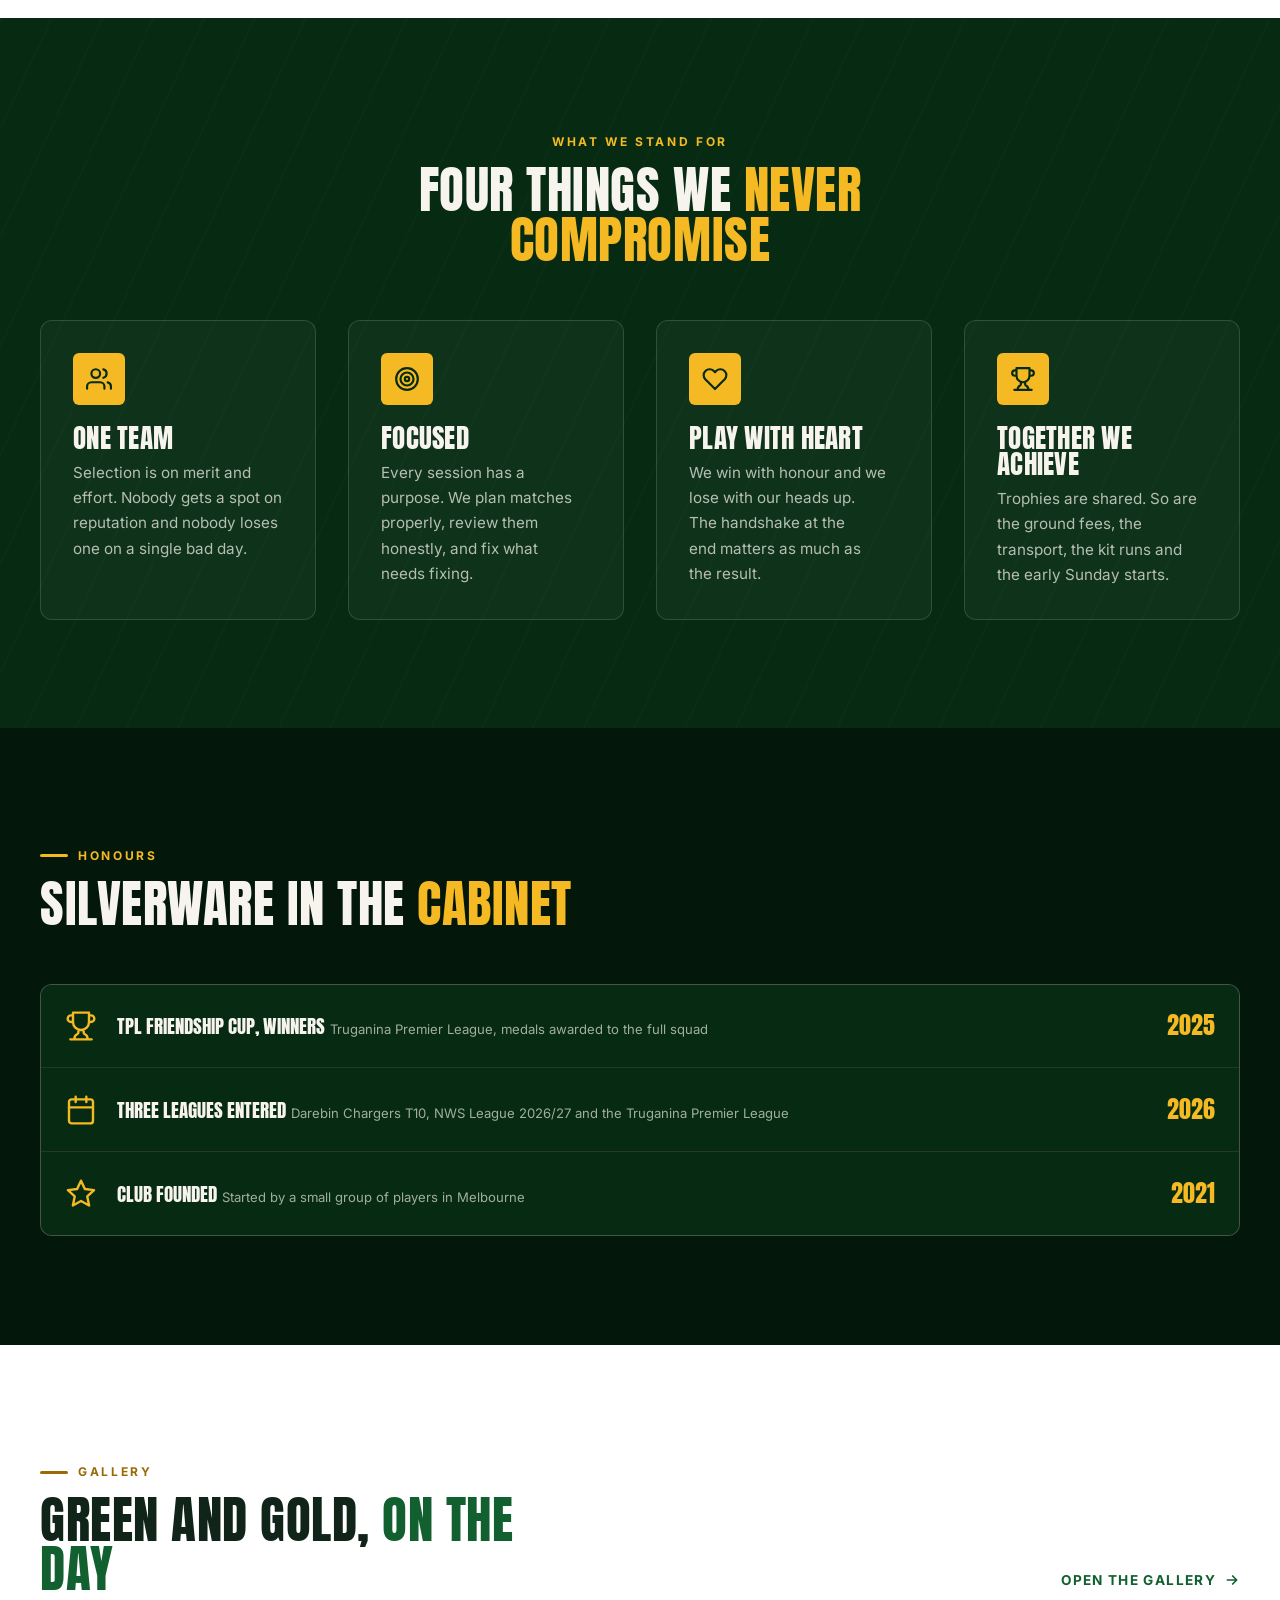
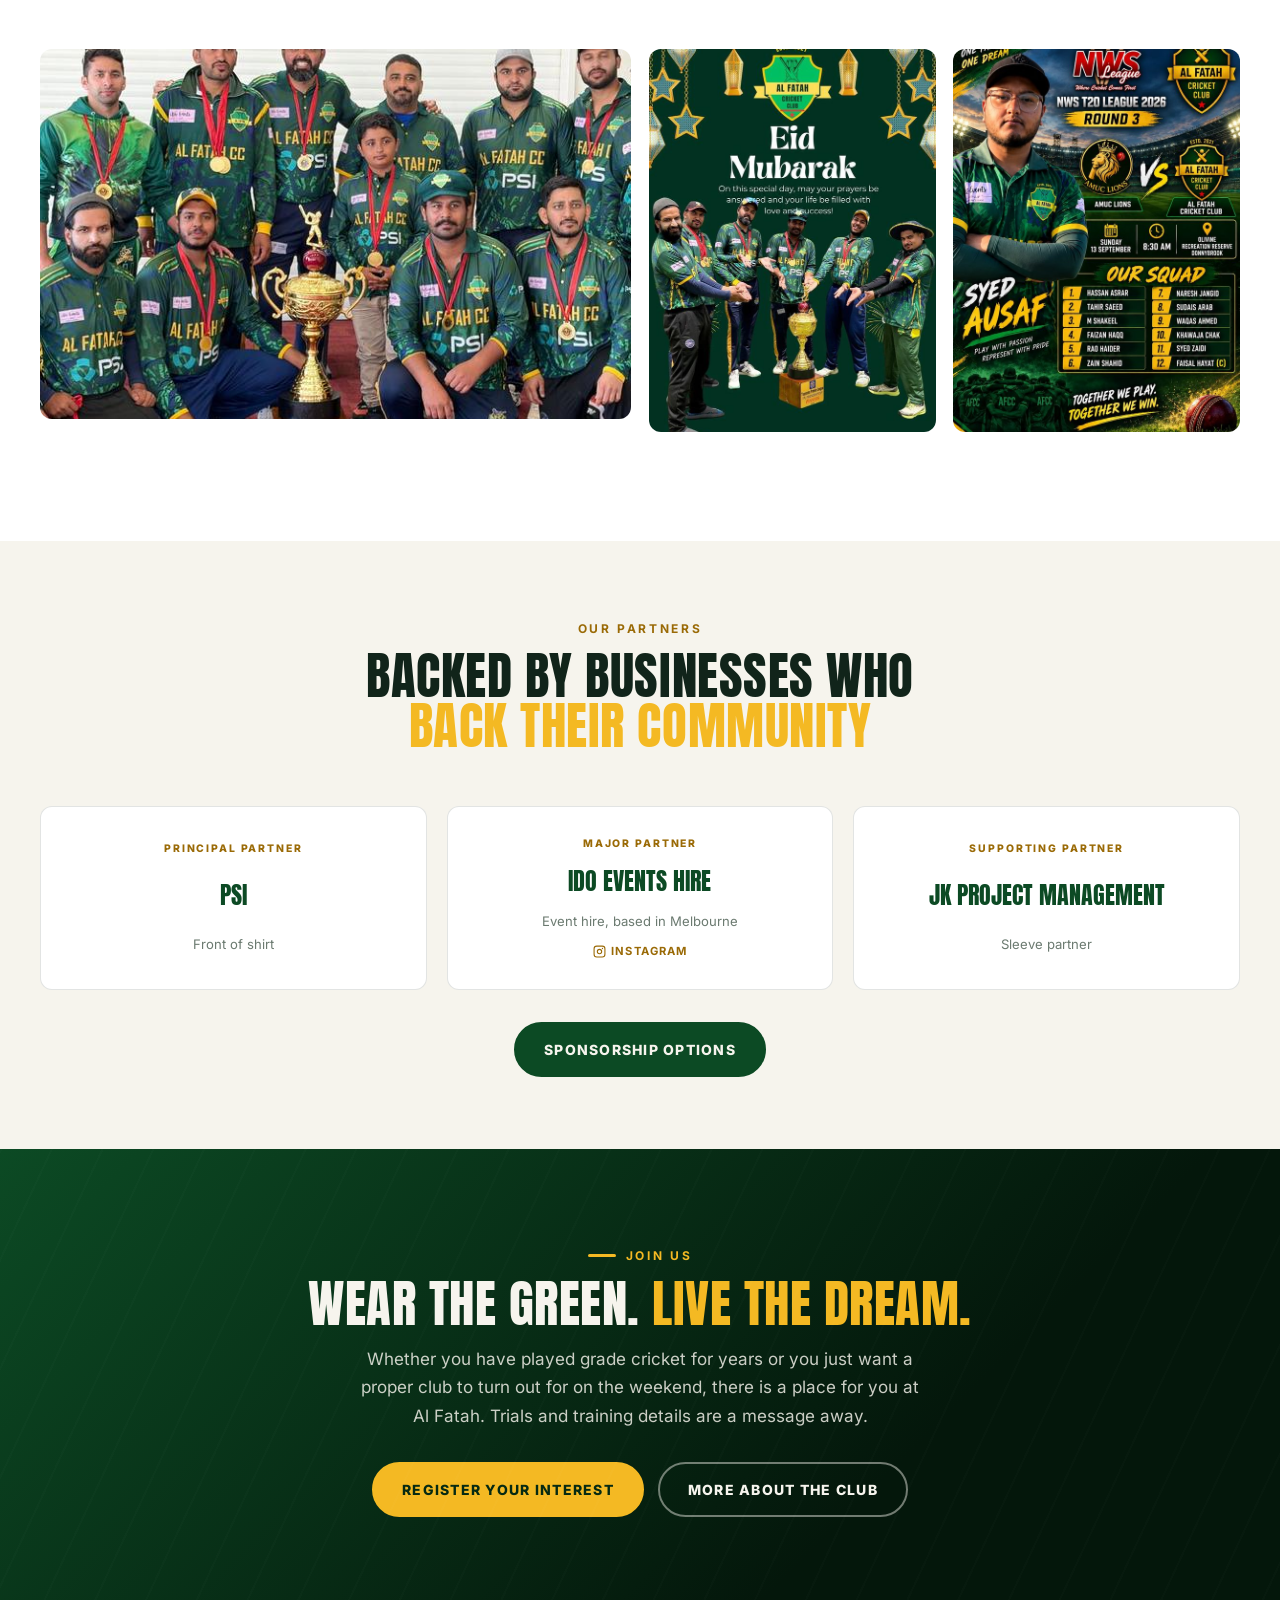
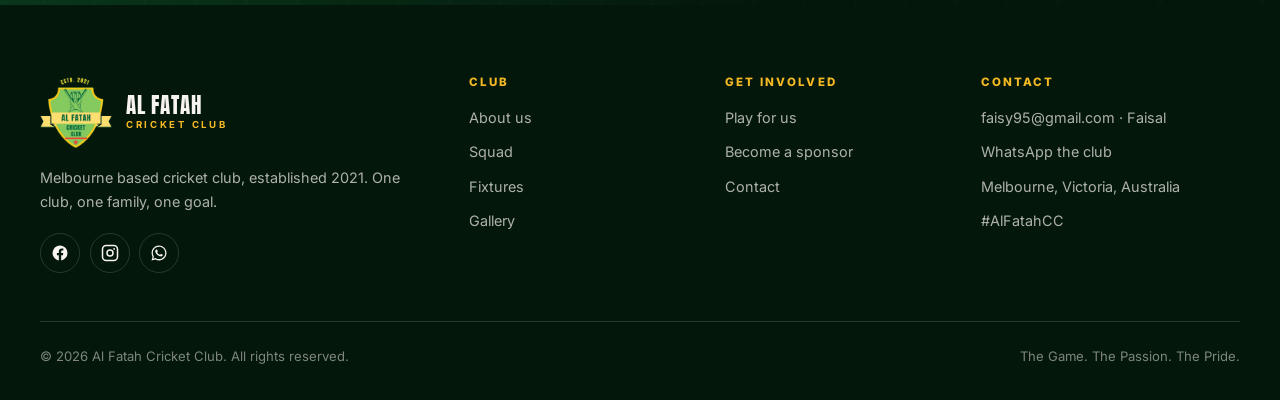
==== commit b247c87a: "Fix the issues found in the site audit League status no longer goes stale. The NWS entry still read " ====
--- a/index.html
+++ b/index.html
@@ -388,7 +388,7 @@
           <h3>NWS League 2026/27</h3>
           <p>
             Twelve clubs, two pools. Al Fatah is in Pool B, five pool games then quarter
-            finals, semis and the grand final. Starts 30 August 2026.
+            finals, semis and the grand final. <span data-starts="2026-08-30" data-started-text="Underway since 30 August 2026.">Starts 30 August 2026.</span>
           </p>
         </div>
         <div class="card reveal" data-delay="2">
@@ -396,7 +396,7 @@
           <h3>Truganina Premier League</h3>
           <p>
             The 7th TPL, T20 Friendship Cup. Fourteen teams. We go in defending the trophy
-            we won in 2025. Starts 4 October 2026.
+            we won in 2025. <span data-starts="2026-10-04" data-started-text="Underway since 4 October 2026.">Starts 4 October 2026.</span>
           </p>
         </div>
       </div>
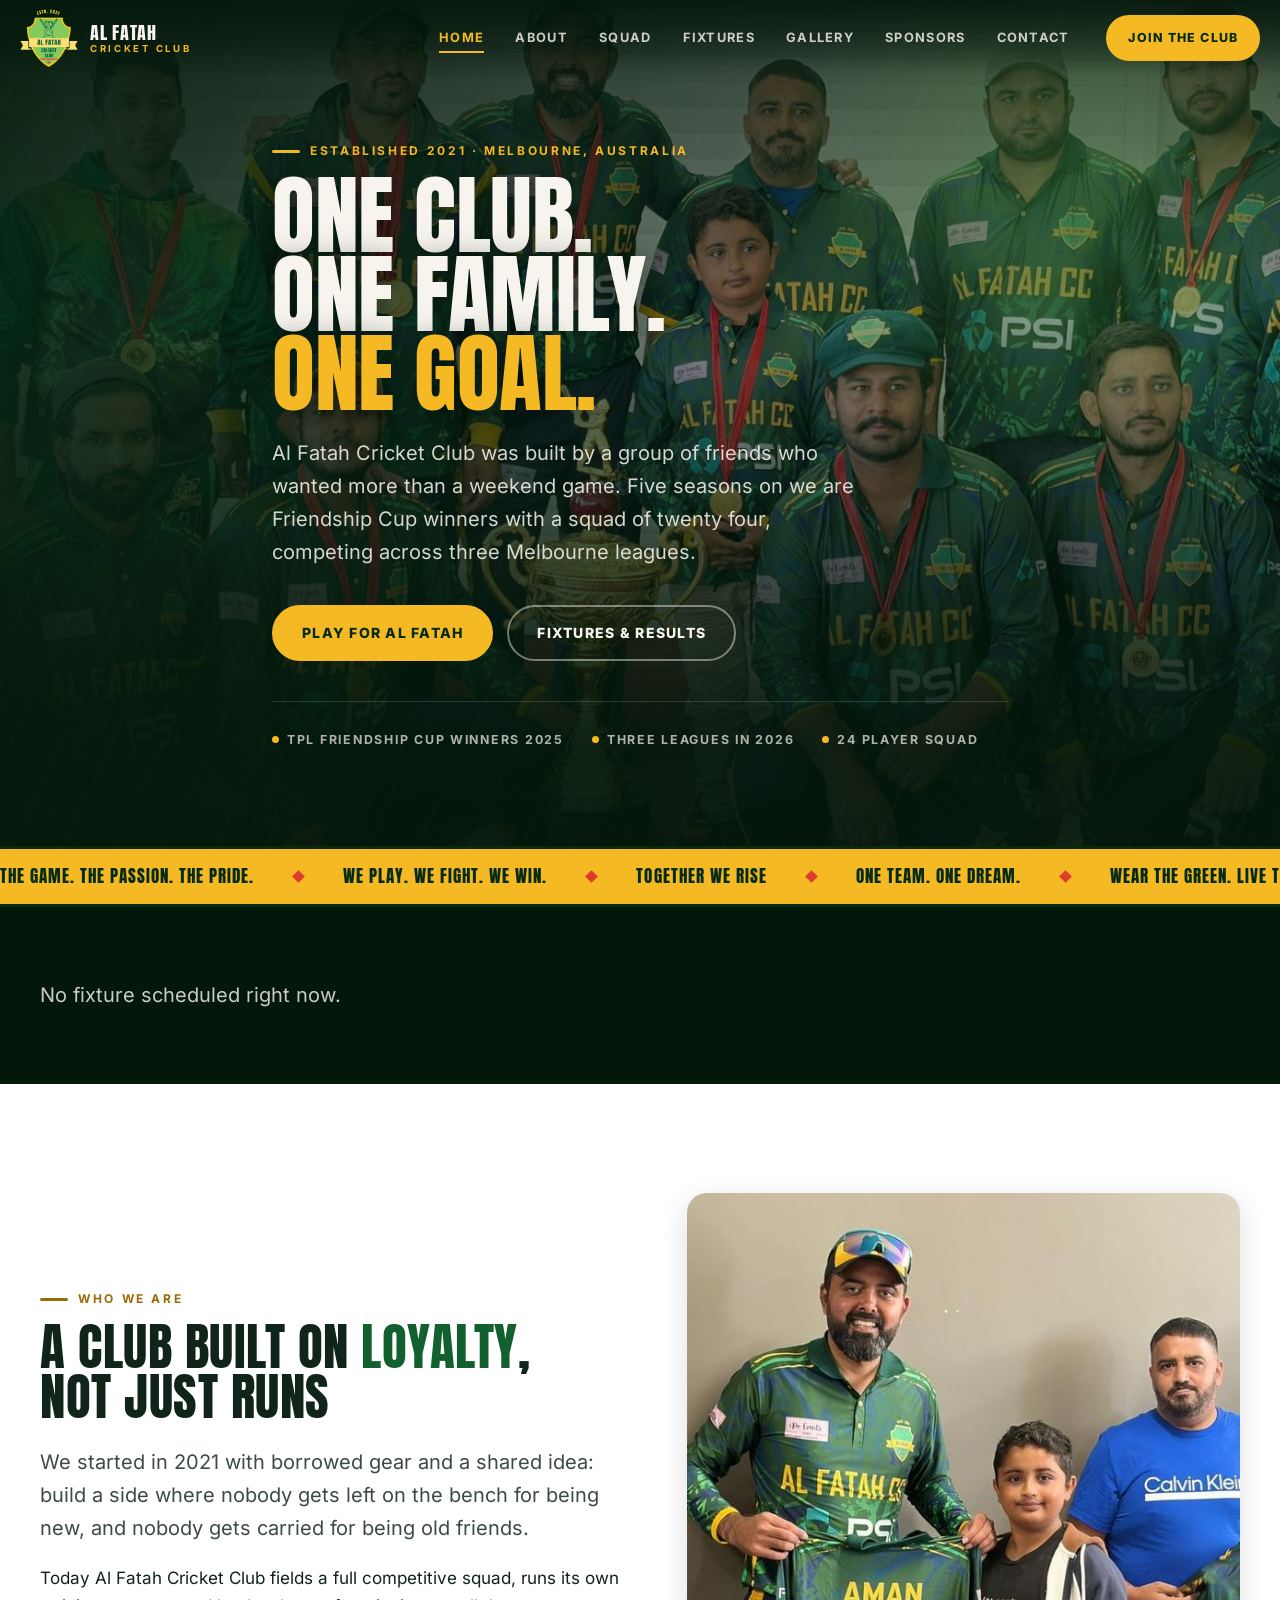
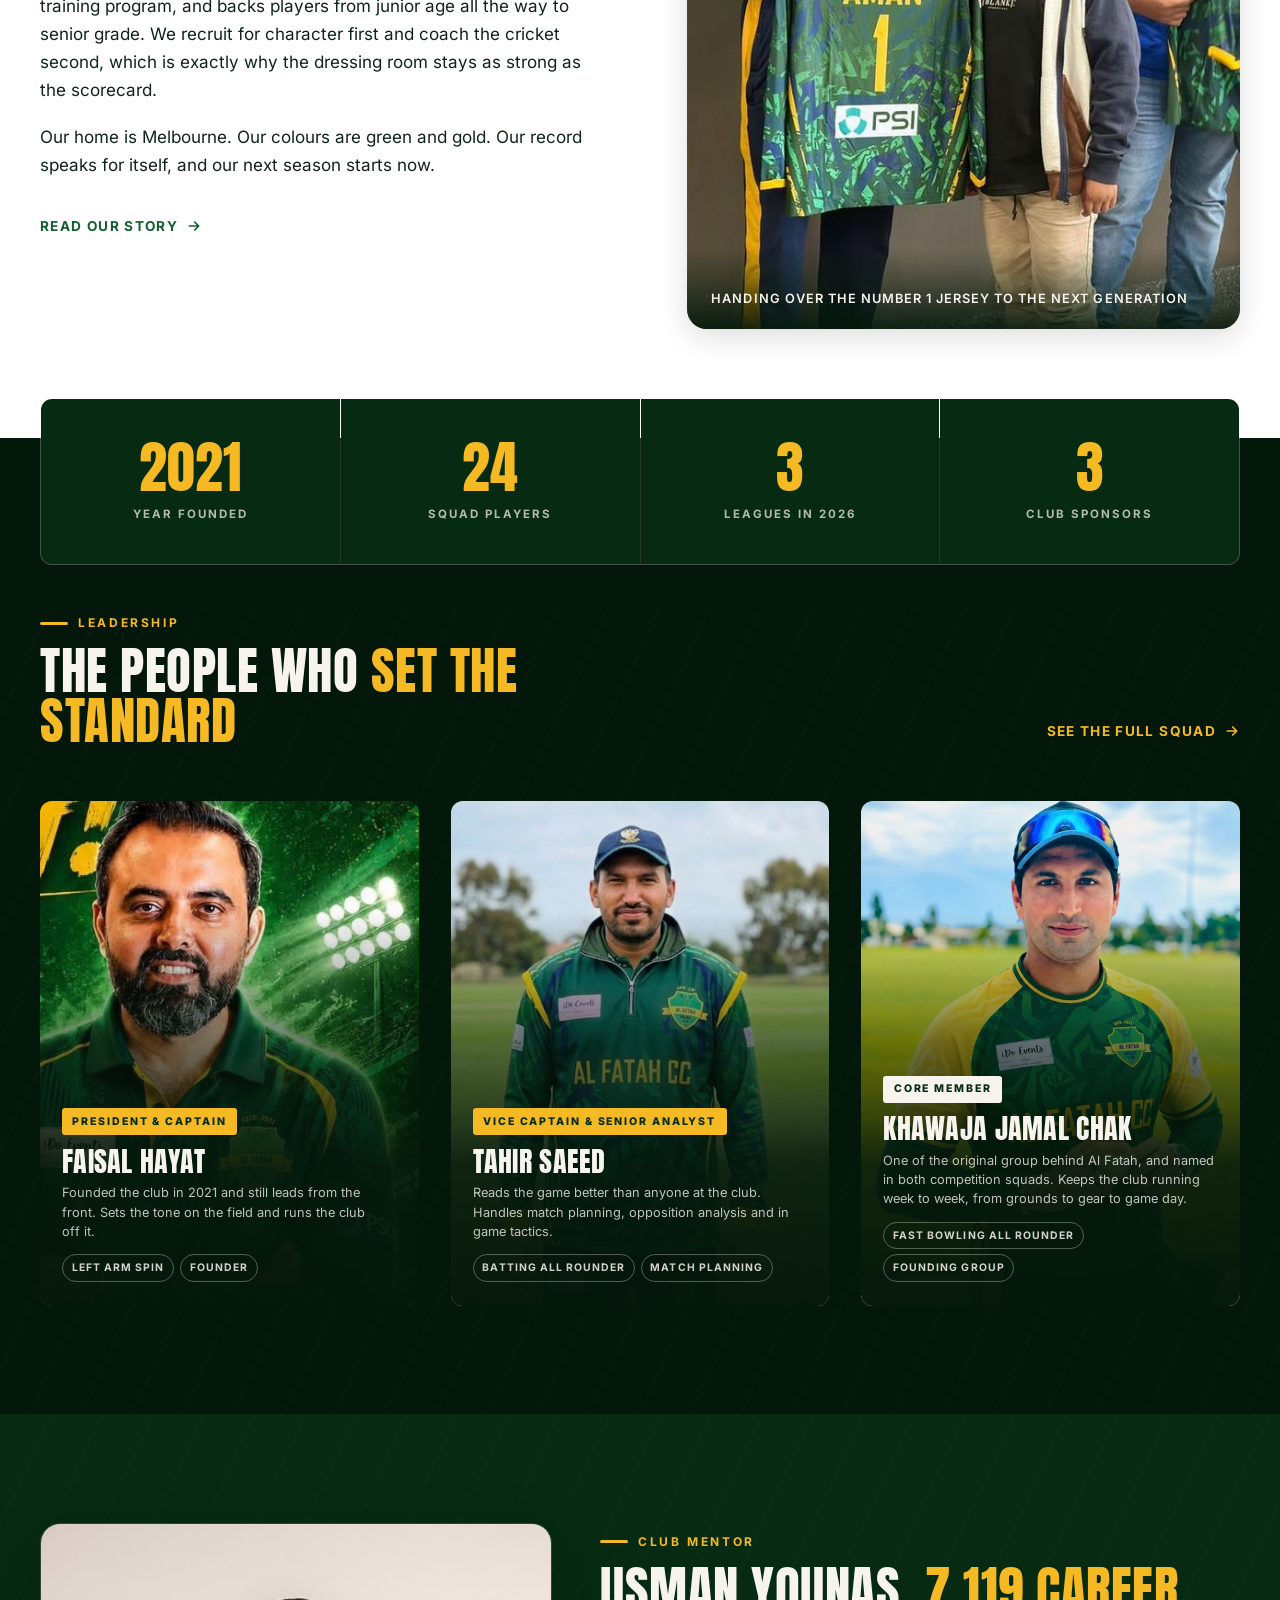
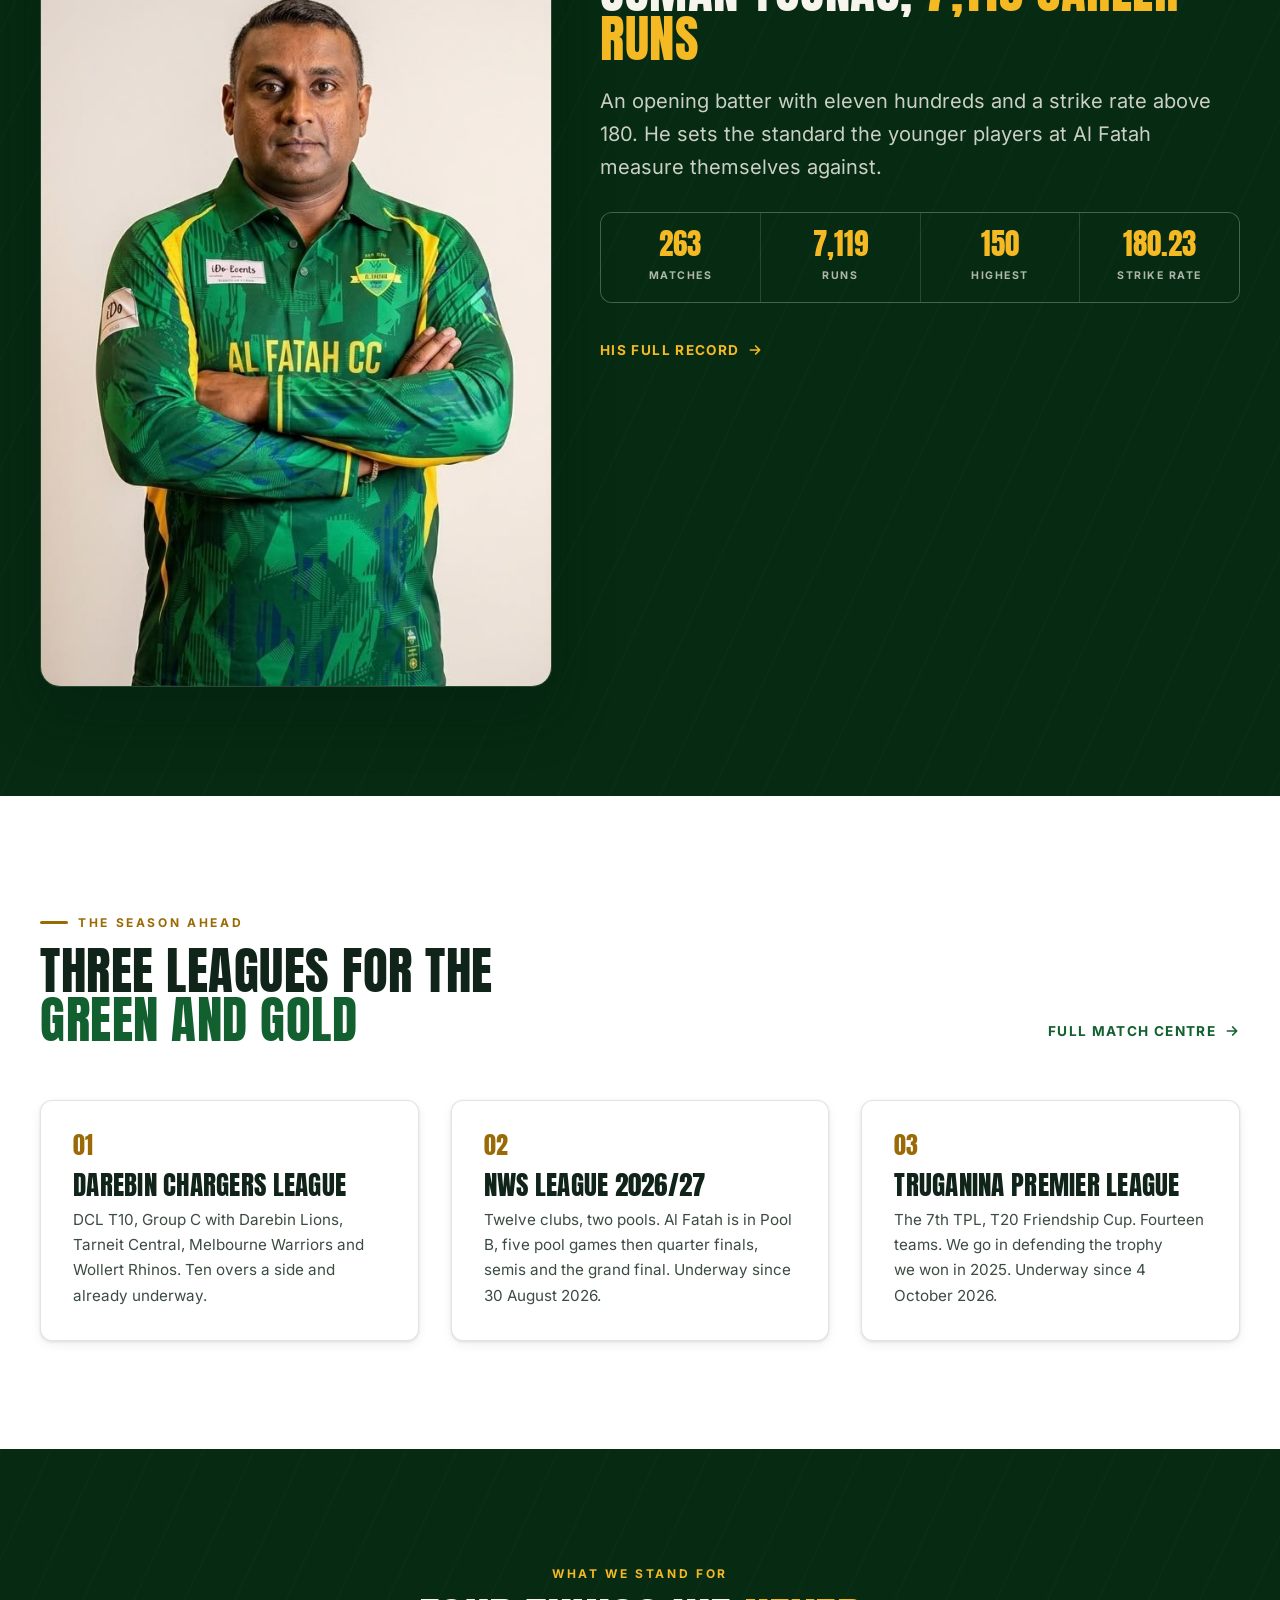
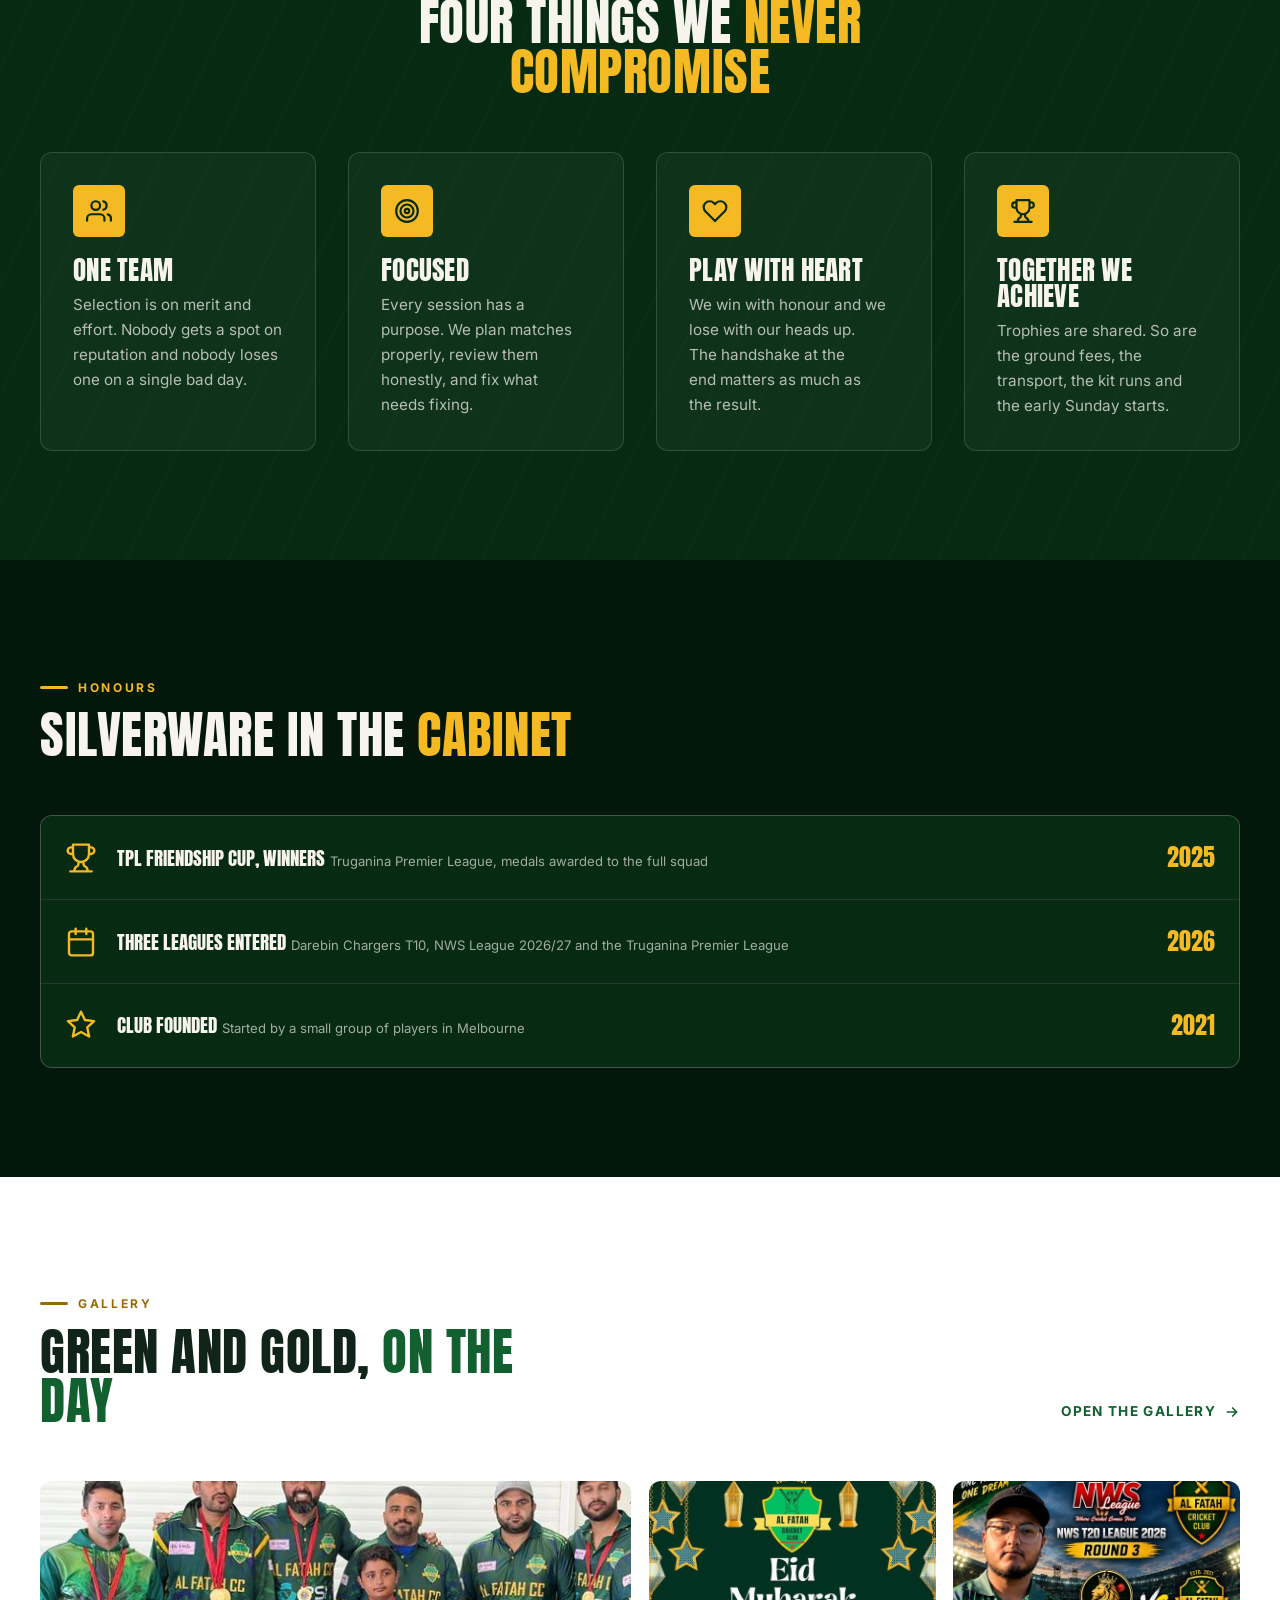
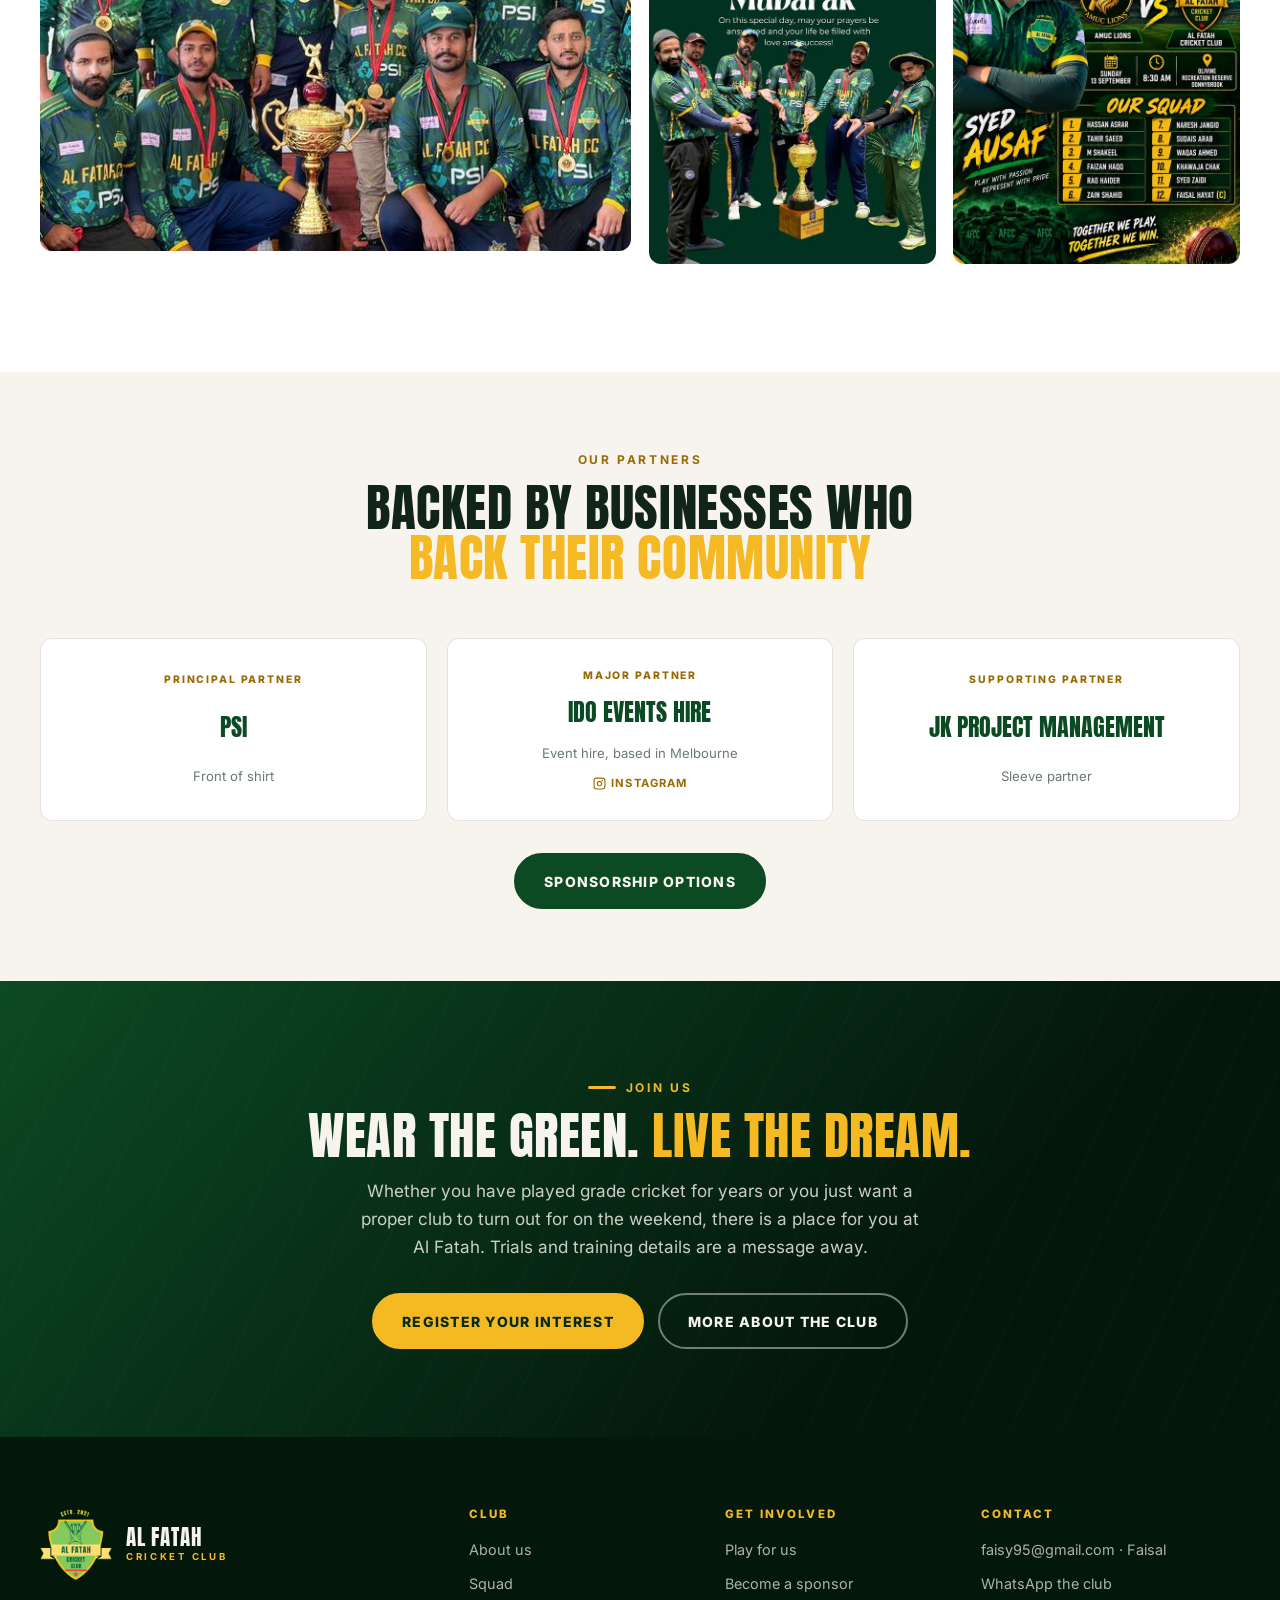
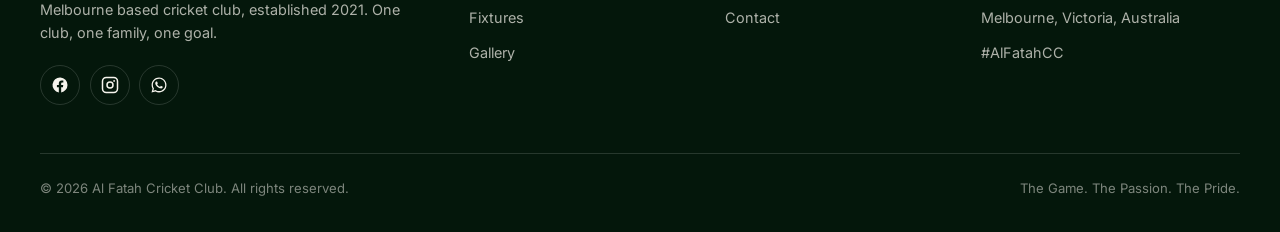
==== commit caec6f51: "Update fixtures from the club sheet [skip ci]" ====
--- a/index.html
+++ b/index.html
@@ -183,21 +183,7 @@
       <div class="nextmatch reveal" style="grid-template-columns:1fr;border:0;background:transparent;padding:0">
         <div style="display:grid;gap:1.25rem;align-items:center;grid-template-columns:1fr">
           <!-- AUTO:HOMENEXT:START -->
-          <div>
-            <span class="nextmatch-tag">Next match &middot; NWS T20 League 2026 · Round 3</span>
-            <p class="nextmatch-teams" style="font-size:clamp(1.5rem,1rem+1.8vw,2.2rem)">
-              AMUC Lions <span class="vs" style="display:inline;font-size:0.6em;margin:0 0.35rem">v</span> Al Fatah CC
-            </p>
-            <ul class="nextmatch-meta" style="margin-top:1.1rem;grid-template-columns:1fr">
-              <li>
-                <svg viewBox="0 0 24 24" fill="none" stroke="currentColor" stroke-width="2" stroke-linecap="round" stroke-linejoin="round" aria-hidden="true"><rect x="3" y="4" width="18" height="18" rx="2"/><path d="M16 2v4M8 2v4M3 10h18"/></svg>
-                <span><strong>Sunday 13 Sep 2026, 8:30 AM, Olivine Recreation Reserve, Donnybrook</strong></span>
-              </li>
-            </ul>
-            <p style="margin-top:1.5rem">
-              <a class="btn btn-sm" href="fixtures.html">Match details &amp; squad</a>
-            </p>
-          </div>
+          <p class="lead">No fixture scheduled right now.</p>
         <!-- AUTO:HOMENEXT:END -->
 
         </div>
